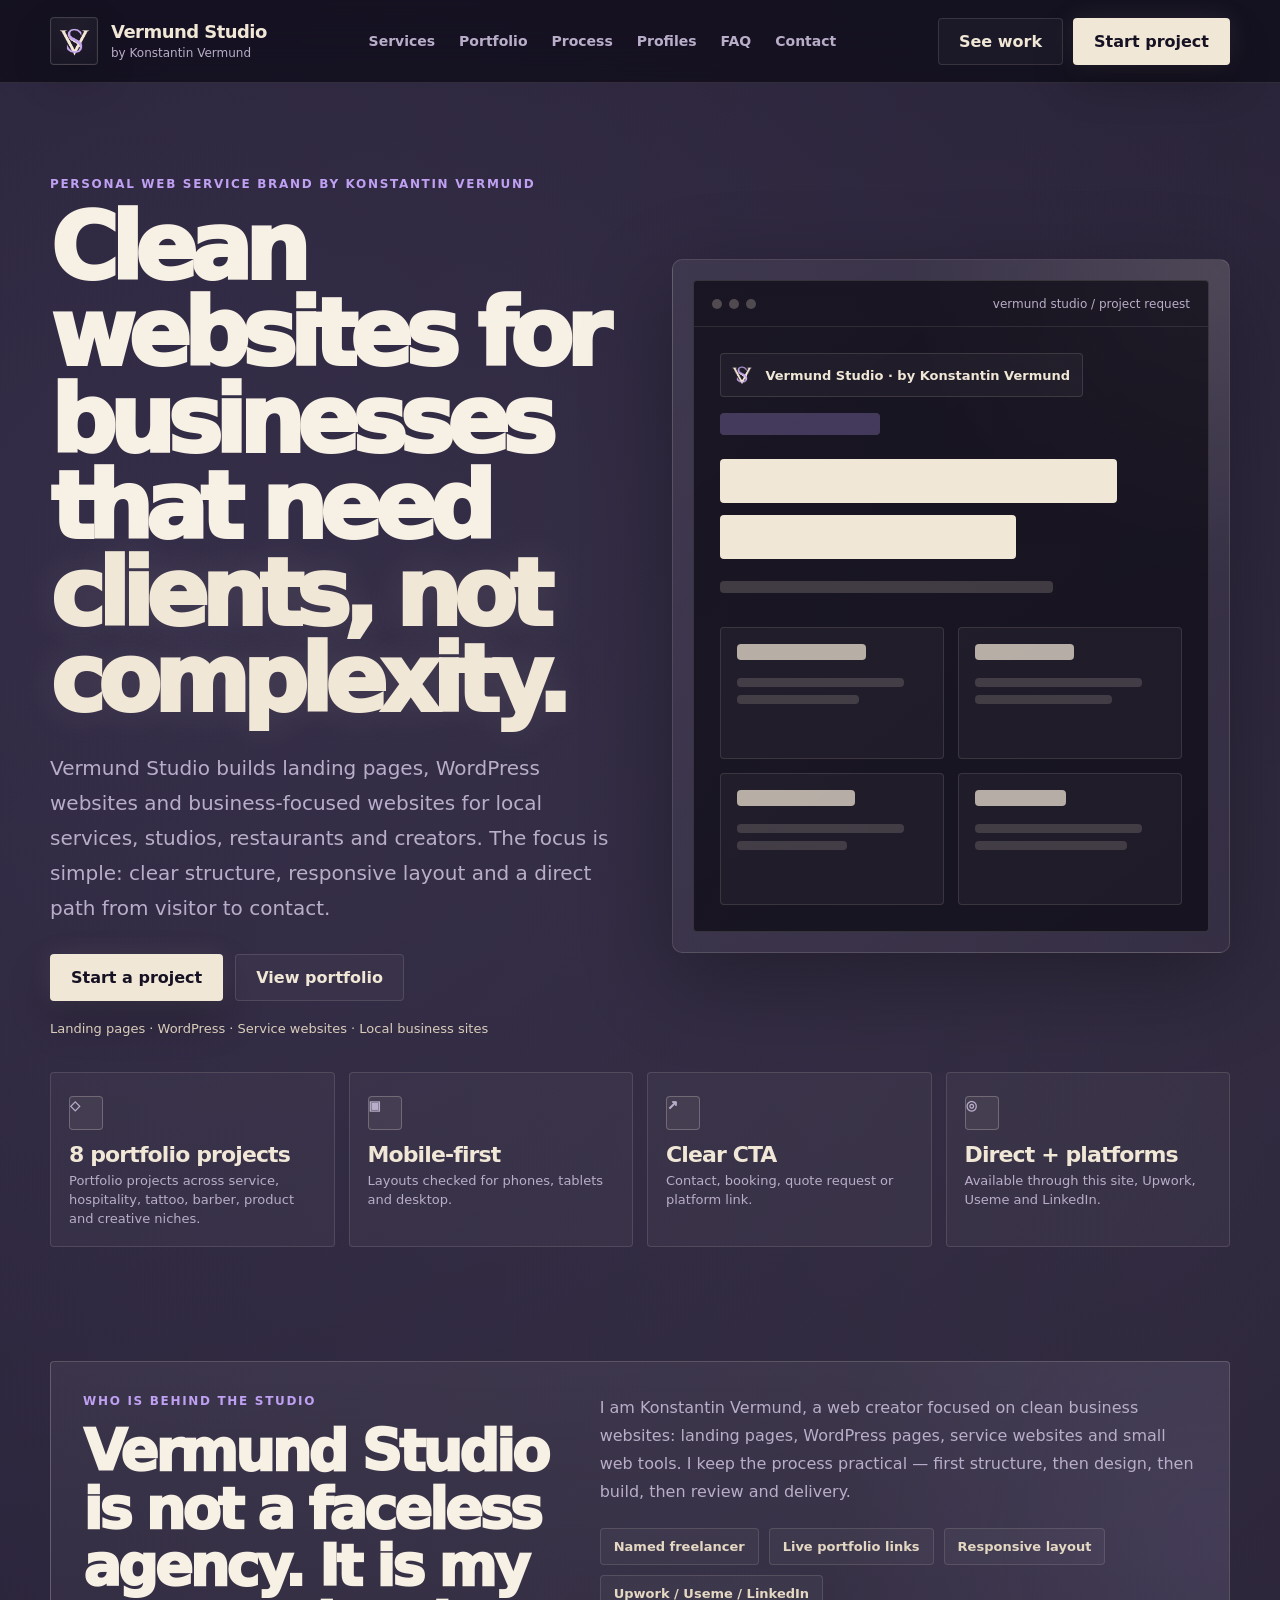
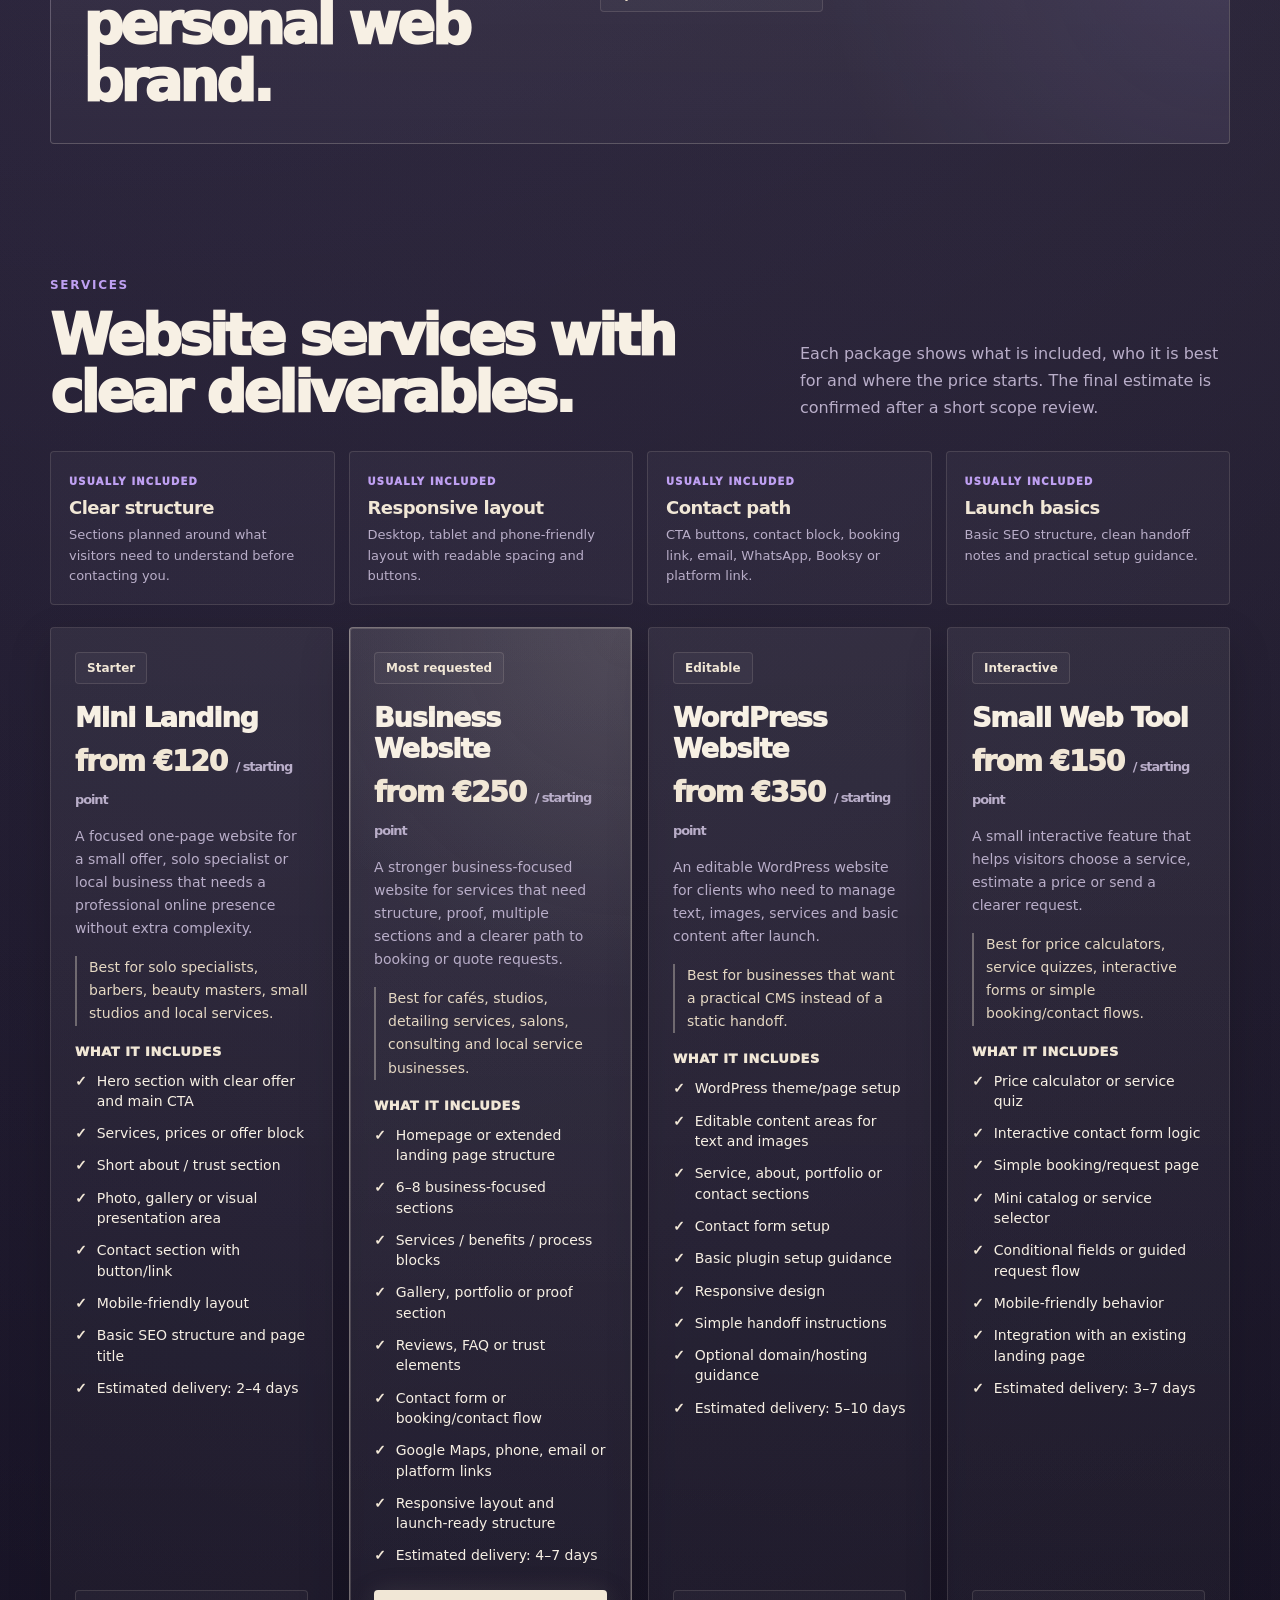
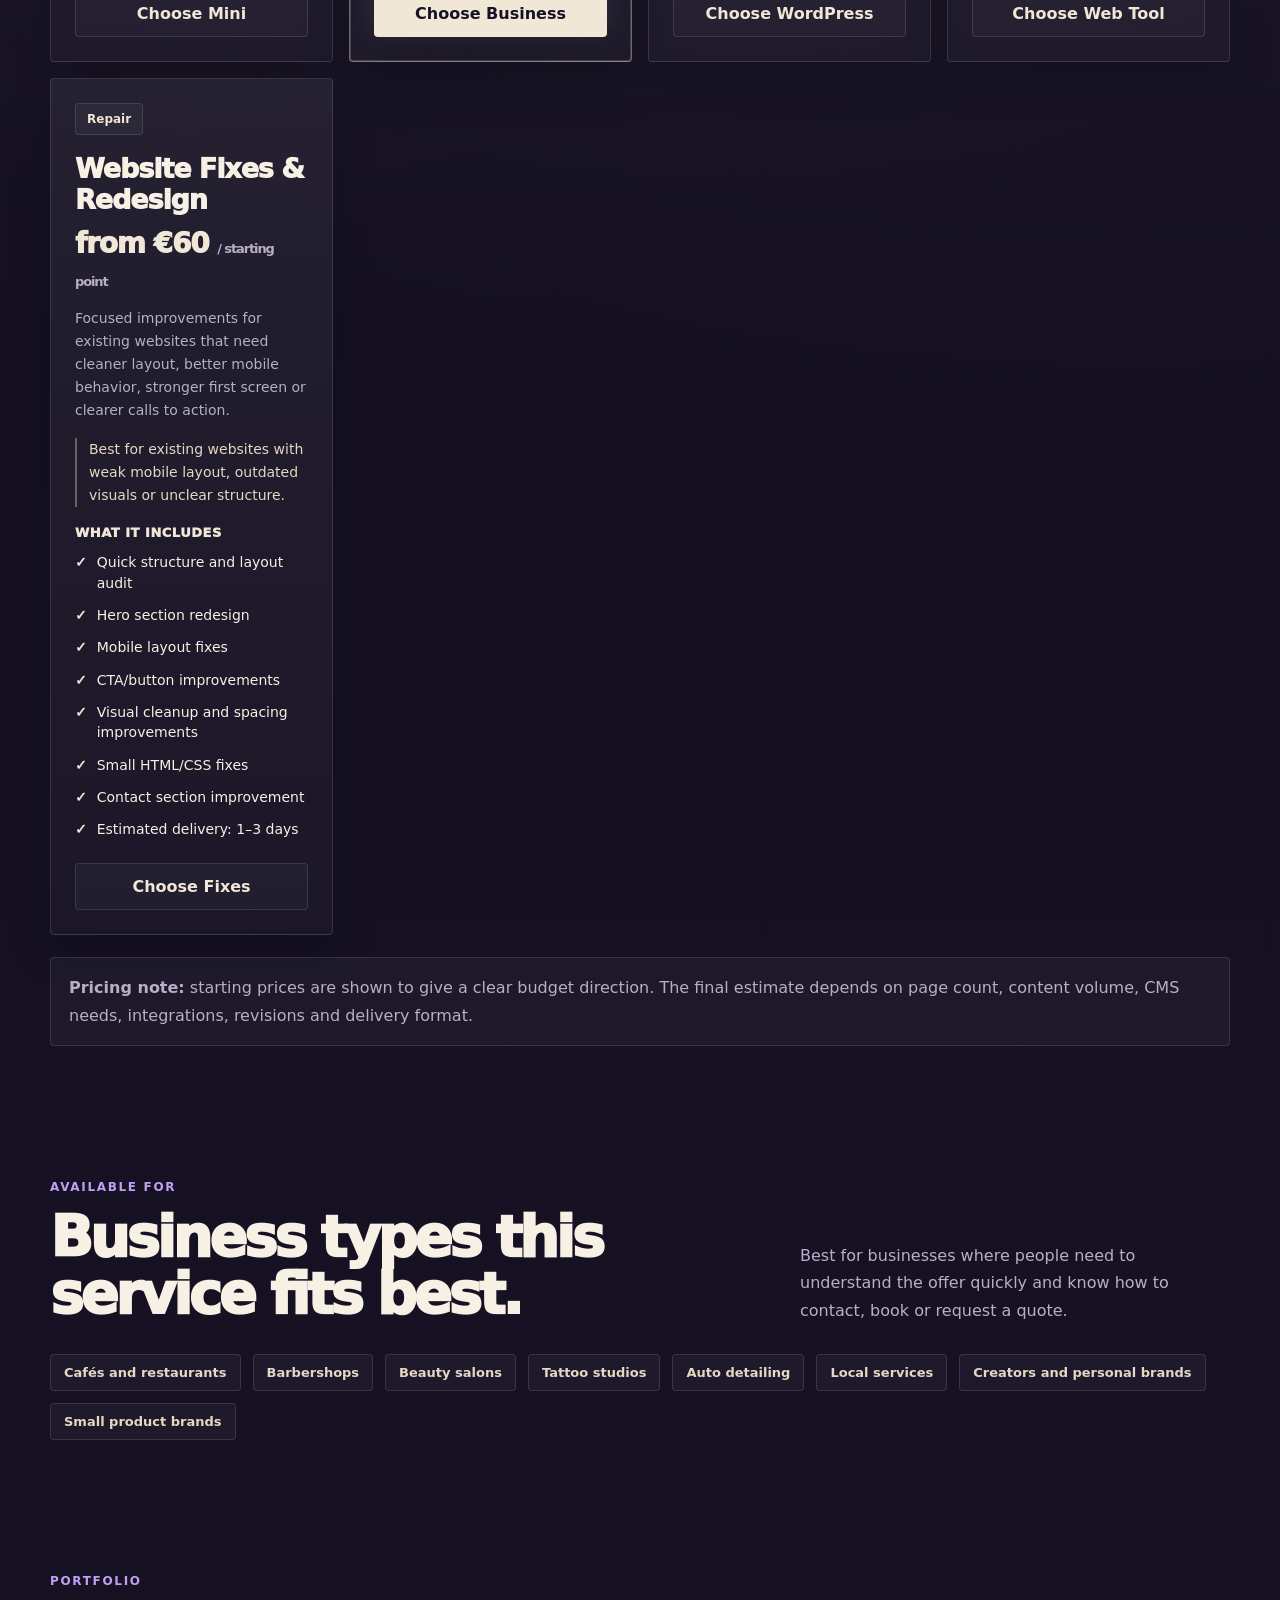
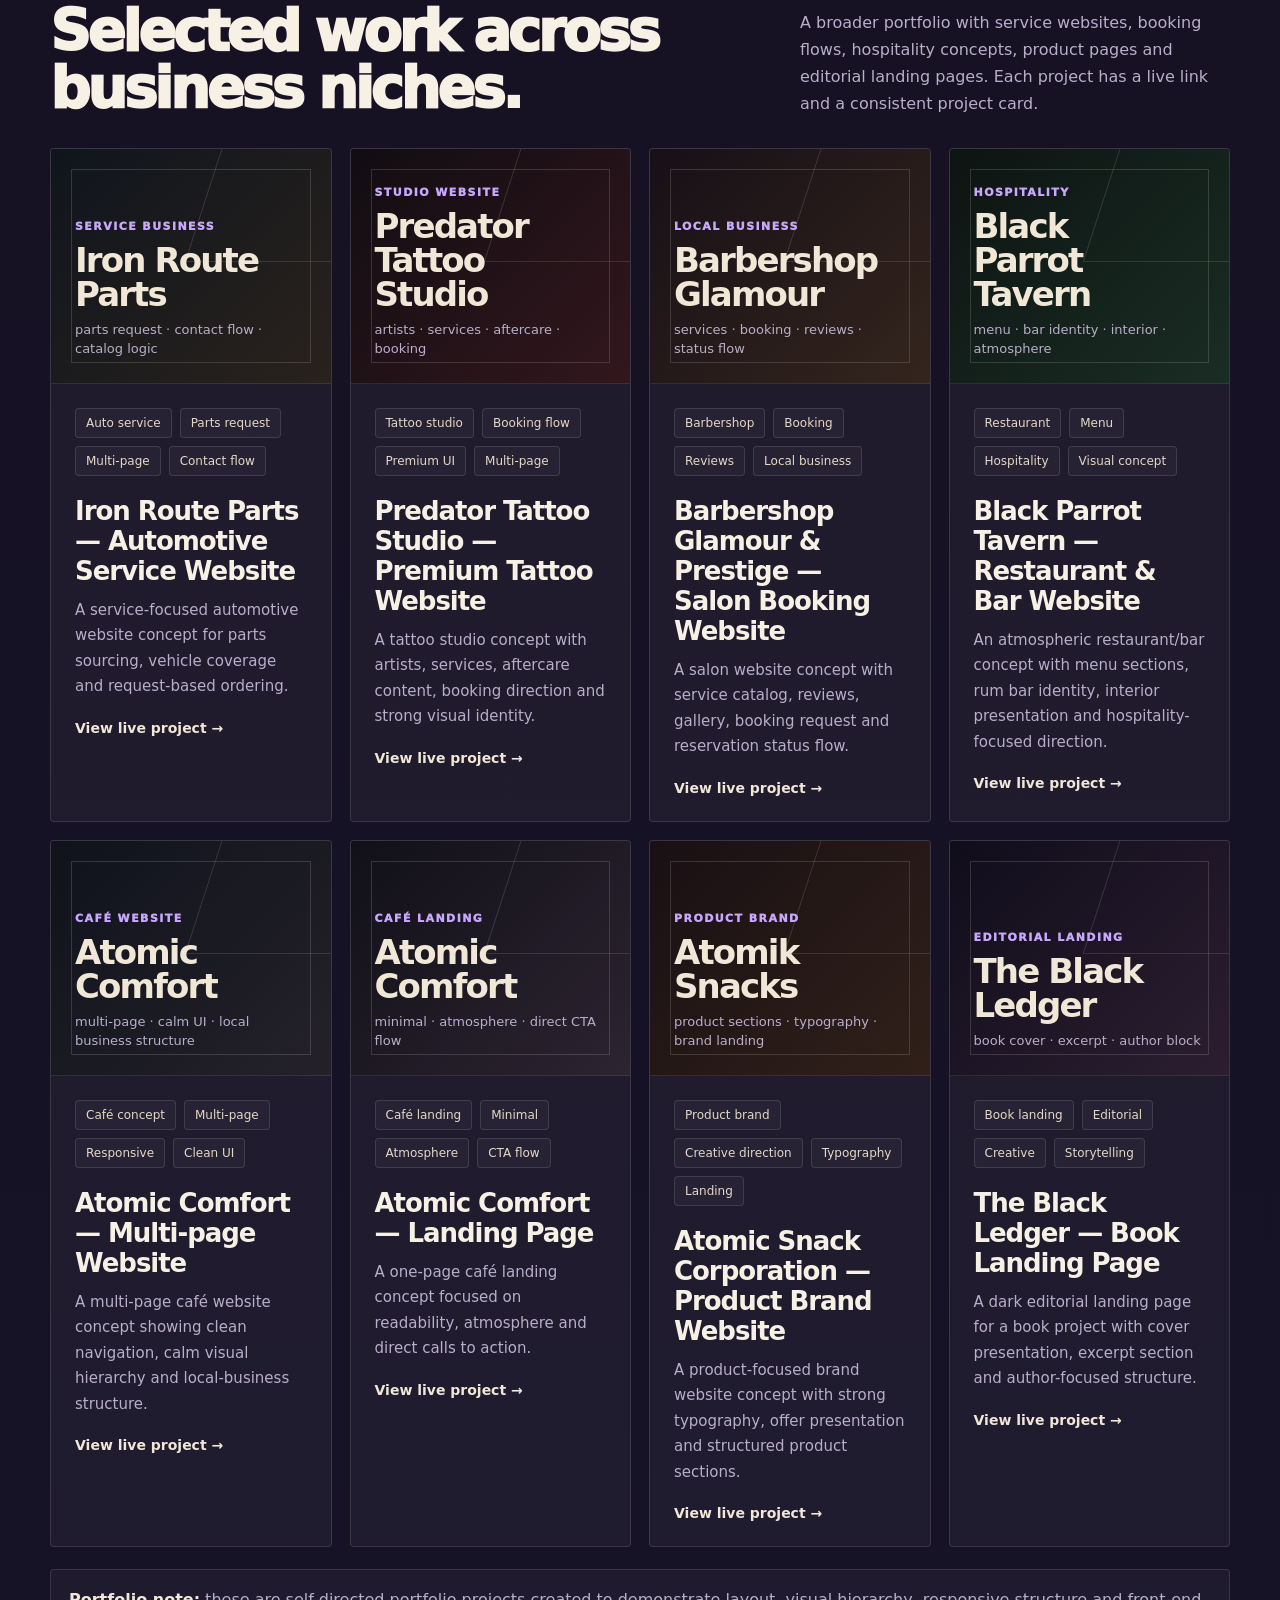
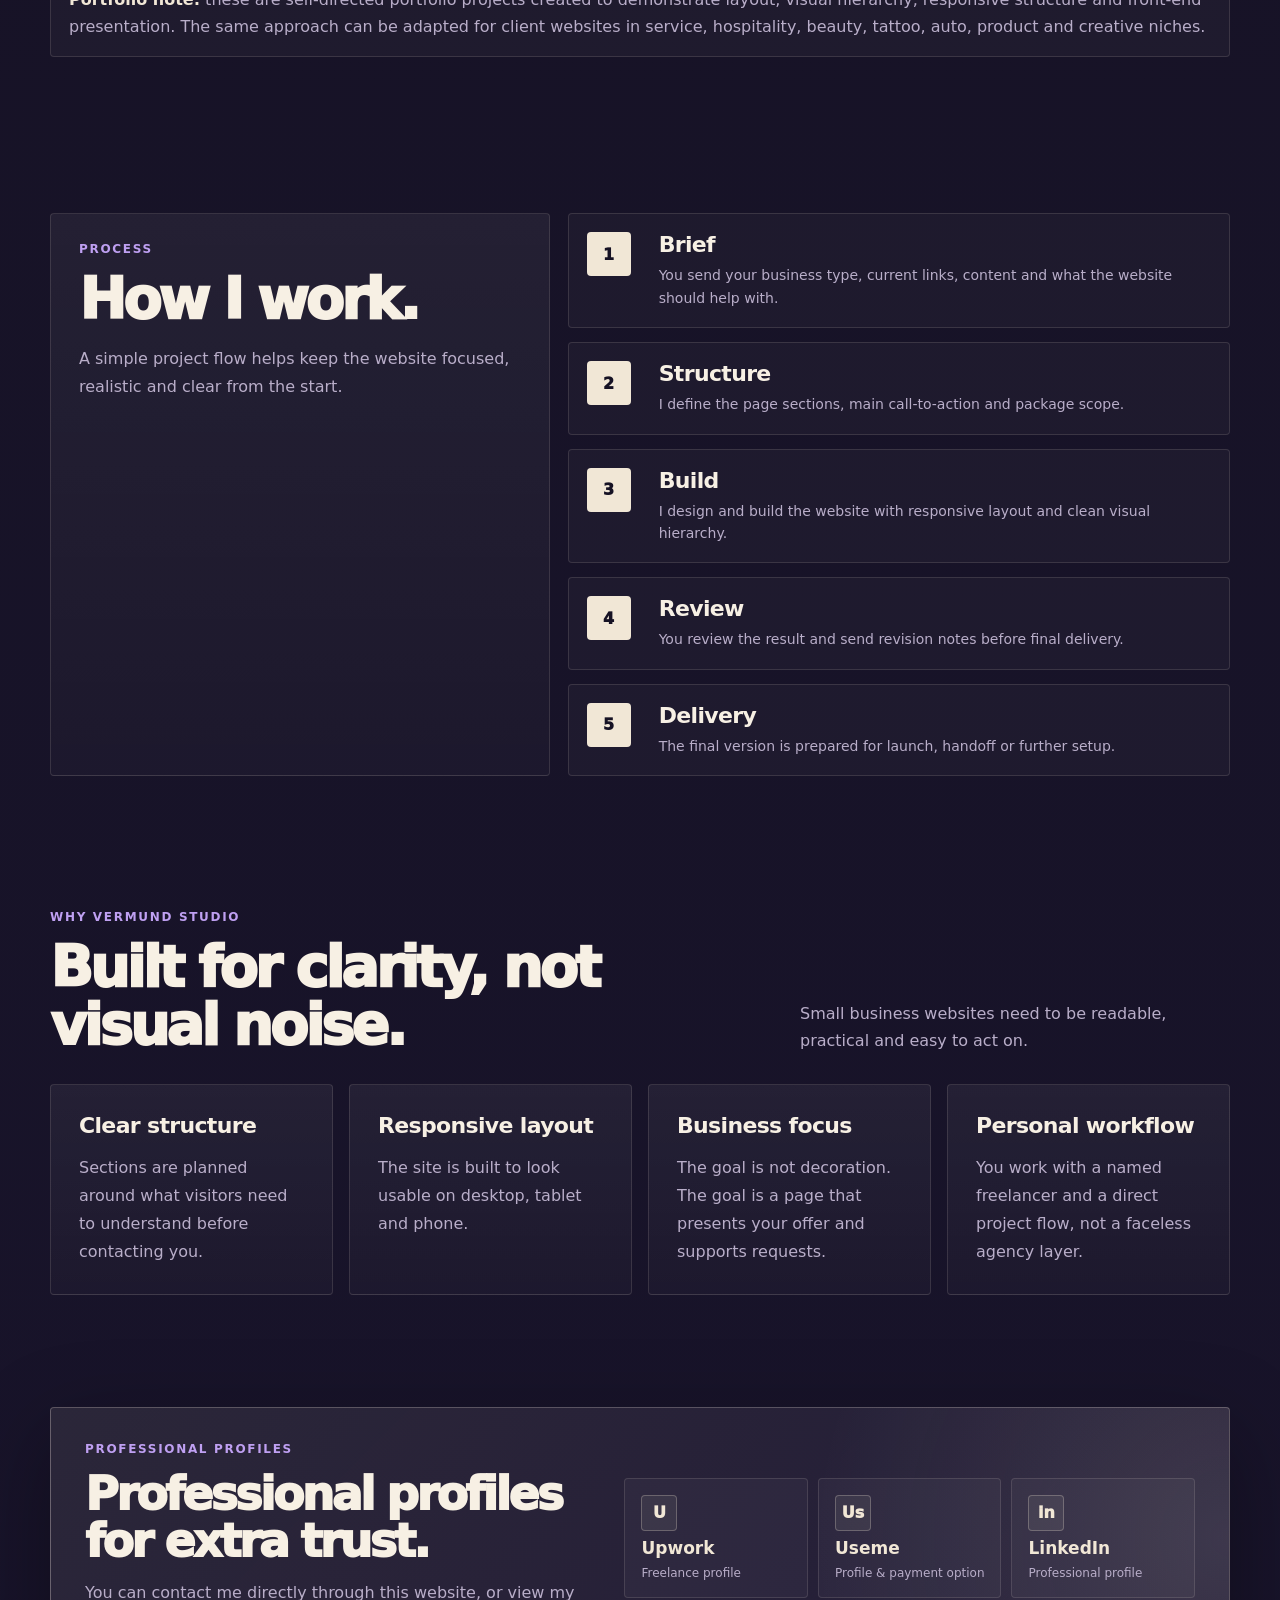
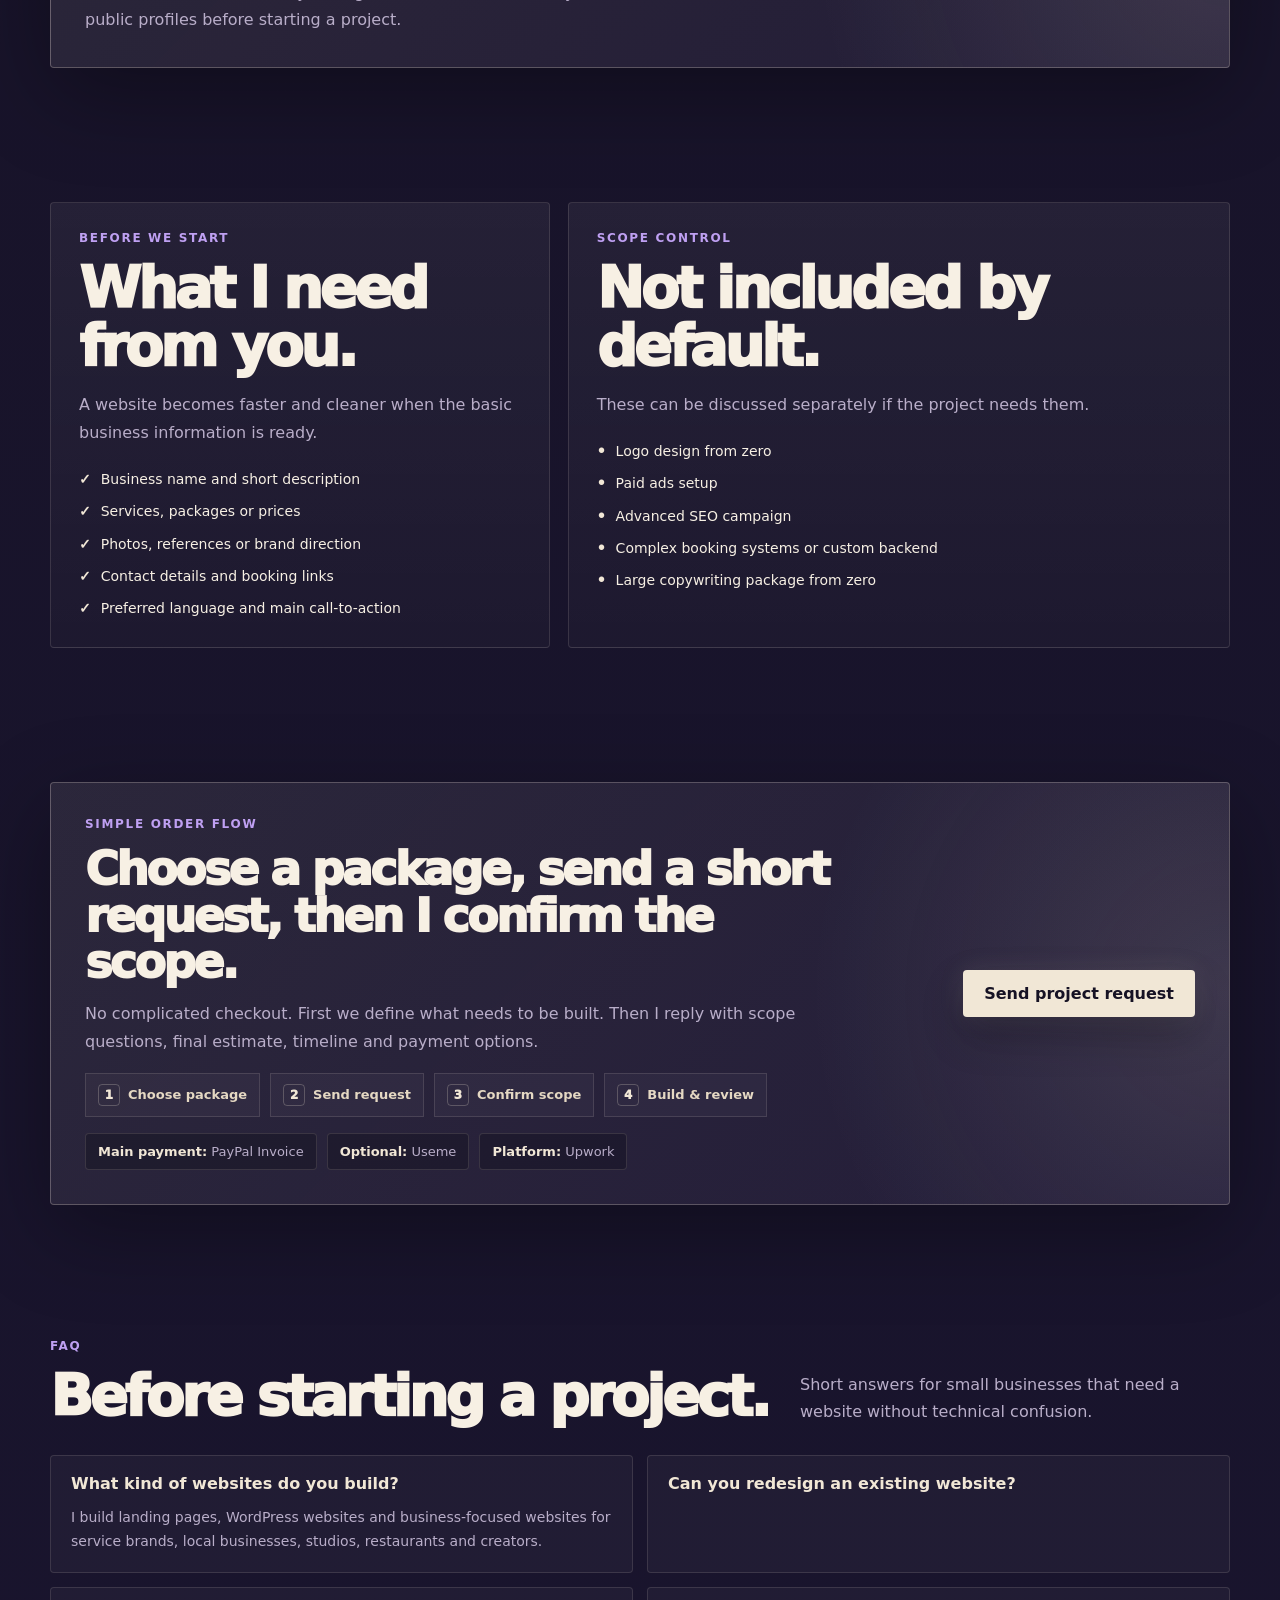
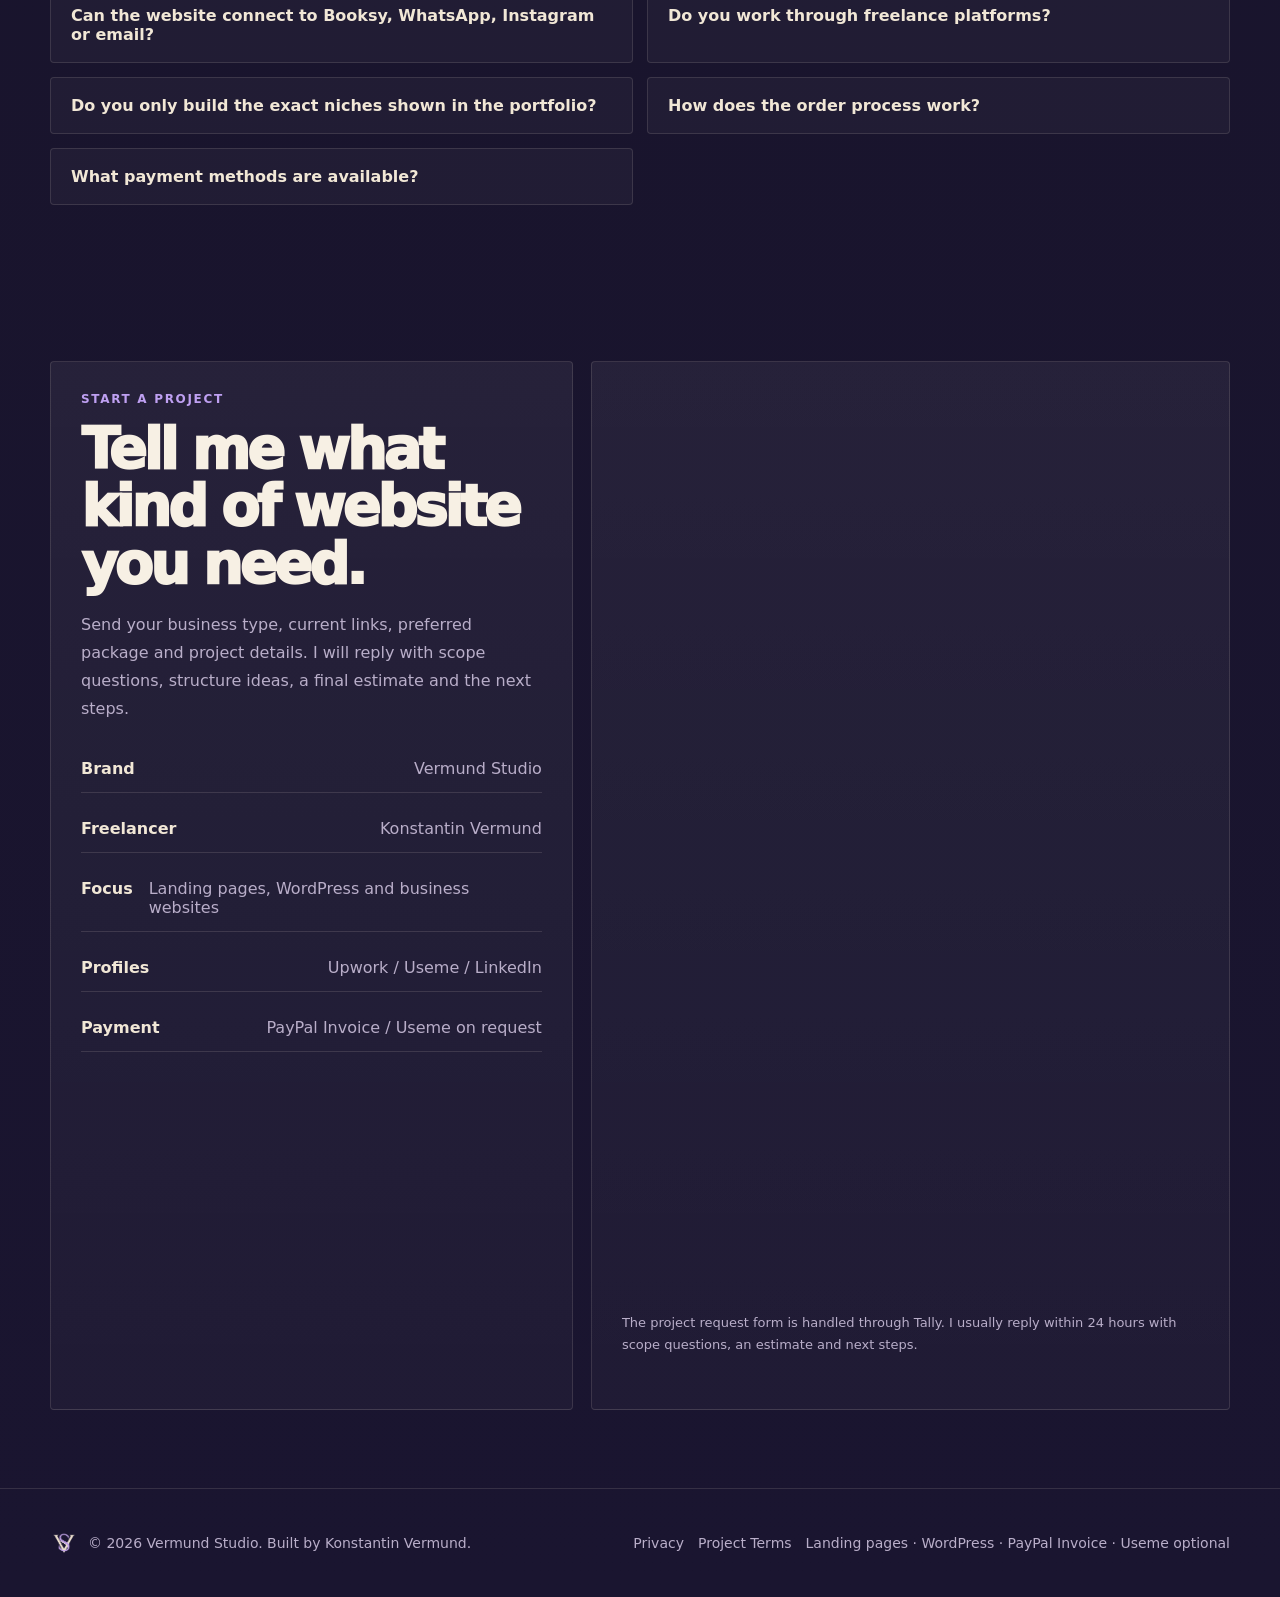
==== index.html @ b04554c0 "Add files via upload" ====
<!doctype html>
<html lang="en">
<head>
  <meta charset="utf-8">
  <meta name="viewport" content="width=device-width, initial-scale=1">
  <title>Vermund Studio — Landing Pages, WordPress & Business Websites</title>
  <meta name="description" content="Vermund Studio builds landing pages, WordPress websites and business-focused websites for local services, studios, restaurants and creators.">
  <meta property="og:title" content="Vermund Studio — Landing Pages, WordPress & Business Websites">
  <meta property="og:description" content="Landing pages, WordPress websites and business-focused sites by Konstantin Vermund.">
  <meta property="og:type" content="website">
  <meta property="og:image" content="assets/img/vs-logo-primary.png">
  <meta name="twitter:card" content="summary_large_image">
  <link rel="icon" type="image/png" sizes="32x32" href="assets/img/favicon-32.png">
  <link rel="icon" type="image/png" sizes="192x192" href="assets/img/favicon-192.png">
  <link rel="apple-touch-icon" sizes="180x180" href="assets/img/apple-touch-icon.png">
  <link rel="stylesheet" href="assets/css/styles.css">
</head>
<body>
  <header class="nav-wrap">
    <div class="container nav">
      <a class="brand" href="#top" aria-label="Vermund Studio home">
        <div class="brand-logo" aria-hidden="true"><img src="assets/img/vs-logo-primary.png" alt="" width="500" height="500"></div>
        <div class="brand-text"><strong>Vermund Studio</strong><span>by Konstantin Vermund</span></div>
      </a>
      <nav class="nav-links" aria-label="Main navigation">
        <a href="#packages">Services</a>
        <a href="#portfolio">Portfolio</a>
        <a href="#process">Process</a>
        <a href="#profiles">Profiles</a>
        <a href="#faq">FAQ</a>
        <a href="#contact">Contact</a>
      </nav>
      <div class="nav-cta">
        <a class="btn btn-secondary" href="#portfolio">See work</a>
        <a class="btn btn-primary" href="#contact">Start project</a>
      </div>
    </div>
  </header>

  <main id="top">
    <section class="hero">
      <div class="container hero-grid">
        <div class="hero-copy reveal">
          <div class="eyebrow">Personal web service brand by Konstantin Vermund</div>
          <h1>Clean websites for businesses that need <span class="gradient-text">clients, not complexity.</span></h1>
          <p>Vermund Studio builds landing pages, WordPress websites and business-focused websites for local services, studios, restaurants and creators. The focus is simple: clear structure, responsive layout and a direct path from visitor to contact.</p>
          <div class="hero-actions">
            <a class="btn btn-primary" href="#contact">Start a project</a>
            <a class="btn btn-secondary" href="#portfolio">View portfolio</a>
          </div>
          <div class="hero-note">Landing pages · WordPress · Service websites · Local business sites</div>
        </div>

        <div class="hero-card reveal" aria-label="Vermund Studio preview">
          <div class="browser-frame">
            <div class="browser-top"><div class="dots"><span></span><span></span><span></span></div><span>vermund studio / project request</span></div>
            <div class="mock-content">
              <div class="mock-logo-chip"><img src="assets/img/vs-logo-primary.png" alt="" width="500" height="500"><span>Vermund Studio · by Konstantin Vermund</span></div>
              <div class="mock-hero">
                <div class="mock-pill"></div><div class="mock-title"></div><div class="mock-title mock-title-short"></div><div class="mock-line"></div>
              </div>
              <div class="mock-grid">
                <div class="mock-box"><strong></strong><span></span><span class="w-64"></span></div>
                <div class="mock-box"><strong class="w-52"></strong><span></span><span class="w-72"></span></div>
                <div class="mock-box"><strong class="w-62"></strong><span></span><span class="w-58"></span></div>
                <div class="mock-box"><strong class="w-48"></strong><span></span><span class="w-80"></span></div>
              </div>
            </div>
          </div>
        </div>
      </div>

      <div class="container stats reveal" aria-label="Service highlights">
        <div class="stat"><span class="card-icon">◇</span><strong>8 portfolio projects</strong><span>Portfolio projects across service, hospitality, tattoo, barber, product and creative niches.</span></div>
        <div class="stat"><span class="card-icon">▣</span><strong>Mobile-first</strong><span>Layouts checked for phones, tablets and desktop.</span></div>
        <div class="stat"><span class="card-icon">↗</span><strong>Clear CTA</strong><span>Contact, booking, quote request or platform link.</span></div>
        <div class="stat"><span class="card-icon">◎</span><strong>Direct + platforms</strong><span>Available through this site, Upwork, Useme and LinkedIn.</span></div>
      </div>
    </section>

    <section id="intro" class="compact-section">
      <div class="container intro-card reveal">
        <div><div class="section-kicker">Who is behind the studio</div><h2>Vermund Studio is not a faceless agency. It is my personal web brand.</h2></div>
        <div>
          <p>I am Konstantin Vermund, a web creator focused on clean business websites: landing pages, WordPress pages, service websites and small web tools. I keep the process practical — first structure, then design, then build, then review and delivery.</p>
          <div class="trust-tags" aria-label="Trust points"><span>Named freelancer</span><span>Live portfolio links</span><span>Responsive layout</span><span>Upwork / Useme / LinkedIn</span></div>
        </div>
      </div>
    </section>

    <section id="packages">
      <div class="container">
        <div class="section-head reveal">
          <div>
            <div class="section-kicker">Services</div>
            <h2>Website services with clear deliverables.</h2>
          </div>
          <p class="section-copy">Each package shows what is included, who it is best for and where the price starts. The final estimate is confirmed after a short scope review.</p>
        </div>

        <div class="core-included reveal" aria-label="Core deliverables">
          <div>
            <span class="mini-label">Usually included</span>
            <strong>Clear structure</strong>
            <p>Sections planned around what visitors need to understand before contacting you.</p>
          </div>
          <div>
            <span class="mini-label">Usually included</span>
            <strong>Responsive layout</strong>
            <p>Desktop, tablet and phone-friendly layout with readable spacing and buttons.</p>
          </div>
          <div>
            <span class="mini-label">Usually included</span>
            <strong>Contact path</strong>
            <p>CTA buttons, contact block, booking link, email, WhatsApp, Booksy or platform link.</p>
          </div>
          <div>
            <span class="mini-label">Usually included</span>
            <strong>Launch basics</strong>
            <p>Basic SEO structure, clean handoff notes and practical setup guidance.</p>
          </div>
        </div>

        <div class="packages">
          <article class="package reveal">
            <div class="tag">Starter</div>
            <h3>Mini Landing</h3>
            <div class="price">from €120 <small>/ starting point</small></div>
            <p>A focused one-page website for a small offer, solo specialist or local business that needs a professional online presence without extra complexity.</p>
            <p class="best-for">Best for solo specialists, barbers, beauty masters, small studios and local services.</p>
            <div class="include-title">What it includes</div>
            <ul>
              <li>Hero section with clear offer and main CTA</li>
              <li>Services, prices or offer block</li>
              <li>Short about / trust section</li>
              <li>Photo, gallery or visual presentation area</li>
              <li>Contact section with button/link</li>
              <li>Mobile-friendly layout</li>
              <li>Basic SEO structure and page title</li>
              <li>Estimated delivery: 2–4 days</li>
            </ul>
            <button class="btn btn-secondary package-btn" data-package="Mini Landing — from €120">Choose Mini</button>
          </article>

          <article class="package featured reveal">
            <div class="tag">Most requested</div>
            <h3>Business Website</h3>
            <div class="price">from €250 <small>/ starting point</small></div>
            <p>A stronger business-focused website for services that need structure, proof, multiple sections and a clearer path to booking or quote requests.</p>
            <p class="best-for">Best for cafés, studios, detailing services, salons, consulting and local service businesses.</p>
            <div class="include-title">What it includes</div>
            <ul>
              <li>Homepage or extended landing page structure</li>
              <li>6–8 business-focused sections</li>
              <li>Services / benefits / process blocks</li>
              <li>Gallery, portfolio or proof section</li>
              <li>Reviews, FAQ or trust elements</li>
              <li>Contact form or booking/contact flow</li>
              <li>Google Maps, phone, email or platform links</li>
              <li>Responsive layout and launch-ready structure</li>
              <li>Estimated delivery: 4–7 days</li>
            </ul>
            <button class="btn btn-primary package-btn" data-package="Business Website — from €250">Choose Business</button>
          </article>

          <article class="package reveal">
            <div class="tag">Editable</div>
            <h3>WordPress Website</h3>
            <div class="price">from €350 <small>/ starting point</small></div>
            <p>An editable WordPress website for clients who need to manage text, images, services and basic content after launch.</p>
            <p class="best-for">Best for businesses that want a practical CMS instead of a static handoff.</p>
            <div class="include-title">What it includes</div>
            <ul>
              <li>WordPress theme/page setup</li>
              <li>Editable content areas for text and images</li>
              <li>Service, about, portfolio or contact sections</li>
              <li>Contact form setup</li>
              <li>Basic plugin setup guidance</li>
              <li>Responsive design</li>
              <li>Simple handoff instructions</li>
              <li>Optional domain/hosting guidance</li>
              <li>Estimated delivery: 5–10 days</li>
            </ul>
            <button class="btn btn-secondary package-btn" data-package="WordPress Website — from €350">Choose WordPress</button>
          </article>

          <article class="package reveal">
            <div class="tag">Interactive</div>
            <h3>Small Web Tool</h3>
            <div class="price">from €150 <small>/ starting point</small></div>
            <p>A small interactive feature that helps visitors choose a service, estimate a price or send a clearer request.</p>
            <p class="best-for">Best for price calculators, service quizzes, interactive forms or simple booking/contact flows.</p>
            <div class="include-title">What it includes</div>
            <ul>
              <li>Price calculator or service quiz</li>
              <li>Interactive contact form logic</li>
              <li>Simple booking/request page</li>
              <li>Mini catalog or service selector</li>
              <li>Conditional fields or guided request flow</li>
              <li>Mobile-friendly behavior</li>
              <li>Integration with an existing landing page</li>
              <li>Estimated delivery: 3–7 days</li>
            </ul>
            <button class="btn btn-secondary package-btn" data-package="Small Web Tool — from €150">Choose Web Tool</button>
          </article>

          <article class="package reveal">
            <div class="tag">Repair</div>
            <h3>Website Fixes & Redesign</h3>
            <div class="price">from €60 <small>/ starting point</small></div>
            <p>Focused improvements for existing websites that need cleaner layout, better mobile behavior, stronger first screen or clearer calls to action.</p>
            <p class="best-for">Best for existing websites with weak mobile layout, outdated visuals or unclear structure.</p>
            <div class="include-title">What it includes</div>
            <ul>
              <li>Quick structure and layout audit</li>
              <li>Hero section redesign</li>
              <li>Mobile layout fixes</li>
              <li>CTA/button improvements</li>
              <li>Visual cleanup and spacing improvements</li>
              <li>Small HTML/CSS fixes</li>
              <li>Contact section improvement</li>
              <li>Estimated delivery: 1–3 days</li>
            </ul>
            <button class="btn btn-secondary package-btn" data-package="Redesign / Fixes — from €60">Choose Fixes</button>
          </article>
        </div>

        <div class="pricing-note reveal">
          <strong>Pricing note:</strong> starting prices are shown to give a clear budget direction. The final estimate depends on page count, content volume, CMS needs, integrations, revisions and delivery format.
        </div>
      </div>
    </section>

    <section id="available-for" class="compact-section">
      <div class="container">
        <div class="section-head reveal"><div><div class="section-kicker">Available for</div><h2>Business types this service fits best.</h2></div><p class="section-copy">Best for businesses where people need to understand the offer quickly and know how to contact, book or request a quote.</p></div>
        <div class="niche-grid reveal"><span>Cafés and restaurants</span><span>Barbershops</span><span>Beauty salons</span><span>Tattoo studios</span><span>Auto detailing</span><span>Local services</span><span>Creators and personal brands</span><span>Small product brands</span></div>
      </div>
    </section>

    <section id="portfolio">
      <div class="container">
        <div class="section-head reveal"><div><div class="section-kicker">Portfolio</div><h2>Selected work across business niches.</h2></div><p class="section-copy">A broader portfolio with service websites, booking flows, hospitality concepts, product pages and editorial landing pages. Each project has a live link and a consistent project card.</p></div>
        <div class="portfolio-grid expanded">
          <article class="work reveal"><a class="work-preview visual-preview auto" href="https://constantinevermund.github.io/Iron-Route-Parts/contact.html" target="_blank" rel="noopener"><span>Service Business</span><strong>Iron Route Parts</strong><em>parts request · contact flow · catalog logic</em></a><div class="work-body"><div class="work-meta"><span>Auto service</span><span>Parts request</span><span>Multi-page</span><span>Contact flow</span></div><h3>Iron Route Parts — Automotive Service Website</h3><p>A service-focused automotive website concept for parts sourcing, vehicle coverage and request-based ordering.</p><a class="text-link" href="https://constantinevermund.github.io/Iron-Route-Parts/contact.html" target="_blank" rel="noopener">View live project →</a></div></article>
          <article class="work reveal"><a class="work-preview visual-preview tattoo" href="https://constantinevermund.github.io/Predator-Tattoo-Studio/artists.html" target="_blank" rel="noopener"><span>Studio Website</span><strong>Predator Tattoo Studio</strong><em>artists · services · aftercare · booking</em></a><div class="work-body"><div class="work-meta"><span>Tattoo studio</span><span>Booking flow</span><span>Premium UI</span><span>Multi-page</span></div><h3>Predator Tattoo Studio — Premium Tattoo Website</h3><p>A tattoo studio concept with artists, services, aftercare content, booking direction and strong visual identity.</p><a class="text-link" href="https://constantinevermund.github.io/Predator-Tattoo-Studio/artists.html" target="_blank" rel="noopener">View live project →</a></div></article>
          <article class="work reveal"><a class="work-preview visual-preview barber" href="https://constantinevermund.github.io/Barbershop-Glamour-and-Prestige/booking.html" target="_blank" rel="noopener"><span>Local Business</span><strong>Barbershop Glamour</strong><em>services · booking · reviews · status flow</em></a><div class="work-body"><div class="work-meta"><span>Barbershop</span><span>Booking</span><span>Reviews</span><span>Local business</span></div><h3>Barbershop Glamour & Prestige — Salon Booking Website</h3><p>A salon website concept with service catalog, reviews, gallery, booking request and reservation status flow.</p><a class="text-link" href="https://constantinevermund.github.io/Barbershop-Glamour-and-Prestige/booking.html" target="_blank" rel="noopener">View live project →</a></div></article>
          <article class="work reveal"><a class="work-preview visual-preview parrot" href="https://constantinevermund.github.io/Black-Parrot-Tavern/" target="_blank" rel="noopener"><span>Hospitality</span><strong>Black Parrot Tavern</strong><em>menu · bar identity · interior · atmosphere</em></a><div class="work-body"><div class="work-meta"><span>Restaurant</span><span>Menu</span><span>Hospitality</span><span>Visual concept</span></div><h3>Black Parrot Tavern — Restaurant & Bar Website</h3><p>An atmospheric restaurant/bar concept with menu sections, rum bar identity, interior presentation and hospitality-focused direction.</p><a class="text-link" href="https://constantinevermund.github.io/Black-Parrot-Tavern/" target="_blank" rel="noopener">View live project →</a></div></article>
          <article class="work reveal"><a class="work-preview visual-preview comfort-multi" href="https://constantinevermund.github.io/Multi-atomic-comfort/" target="_blank" rel="noopener"><span>Café Website</span><strong>Atomic Comfort</strong><em>multi-page · calm UI · local business structure</em></a><div class="work-body"><div class="work-meta"><span>Café concept</span><span>Multi-page</span><span>Responsive</span><span>Clean UI</span></div><h3>Atomic Comfort — Multi-page Website</h3><p>A multi-page café website concept showing clean navigation, calm visual hierarchy and local-business structure.</p><a class="text-link" href="https://constantinevermund.github.io/Multi-atomic-comfort/" target="_blank" rel="noopener">View live project →</a></div></article>
          <article class="work reveal"><a class="work-preview visual-preview comfort" href="https://constantinevermund.github.io/atomic-comfort/" target="_blank" rel="noopener"><span>Café Landing</span><strong>Atomic Comfort</strong><em>minimal · atmosphere · direct CTA flow</em></a><div class="work-body"><div class="work-meta"><span>Café landing</span><span>Minimal</span><span>Atmosphere</span><span>CTA flow</span></div><h3>Atomic Comfort — Landing Page</h3><p>A one-page café landing concept focused on readability, atmosphere and direct calls to action.</p><a class="text-link" href="https://constantinevermund.github.io/atomic-comfort/" target="_blank" rel="noopener">View live project →</a></div></article>
          <article class="work reveal"><a class="work-preview visual-preview snacks" href="https://constantinevermund.github.io/atomik-snacks/" target="_blank" rel="noopener"><span>Product Brand</span><strong>Atomik Snacks</strong><em>product sections · typography · brand landing</em></a><div class="work-body"><div class="work-meta"><span>Product brand</span><span>Creative direction</span><span>Typography</span><span>Landing</span></div><h3>Atomic Snack Corporation — Product Brand Website</h3><p>A product-focused brand website concept with strong typography, offer presentation and structured product sections.</p><a class="text-link" href="https://constantinevermund.github.io/atomik-snacks/" target="_blank" rel="noopener">View live project →</a></div></article>
          <article class="work reveal"><a class="work-preview visual-preview book" href="https://constantinevermund.github.io/black-book/" target="_blank" rel="noopener"><span>Editorial Landing</span><strong>The Black Ledger</strong><em>book cover · excerpt · author block</em></a><div class="work-body"><div class="work-meta"><span>Book landing</span><span>Editorial</span><span>Creative</span><span>Storytelling</span></div><h3>The Black Ledger — Book Landing Page</h3><p>A dark editorial landing page for a book project with cover presentation, excerpt section and author-focused structure.</p><a class="text-link" href="https://constantinevermund.github.io/black-book/" target="_blank" rel="noopener">View live project →</a></div></article>
        </div>
        <div class="concept-note reveal"><strong>Portfolio note:</strong> these are self-directed portfolio projects created to demonstrate layout, visual hierarchy, responsive structure and front-end presentation. The same approach can be adapted for client websites in service, hospitality, beauty, tattoo, auto, product and creative niches.</div>
      </div>
    </section>

    <section id="process">
      <div class="container split">
        <div class="panel reveal"><div class="section-kicker">Process</div><h2>How I work.</h2><p>A simple project flow helps keep the website focused, realistic and clear from the start.</p></div>
        <div class="process-list">
          <div class="step reveal"><div class="step-number">1</div><div><h3>Brief</h3><p>You send your business type, current links, content and what the website should help with.</p></div></div>
          <div class="step reveal"><div class="step-number">2</div><div><h3>Structure</h3><p>I define the page sections, main call-to-action and package scope.</p></div></div>
          <div class="step reveal"><div class="step-number">3</div><div><h3>Build</h3><p>I design and build the website with responsive layout and clean visual hierarchy.</p></div></div>
          <div class="step reveal"><div class="step-number">4</div><div><h3>Review</h3><p>You review the result and send revision notes before final delivery.</p></div></div>
          <div class="step reveal"><div class="step-number">5</div><div><h3>Delivery</h3><p>The final version is prepared for launch, handoff or further setup.</p></div></div>
        </div>
      </div>
    </section>

    <section id="why" class="compact-section">
      <div class="container">
        <div class="section-head reveal"><div><div class="section-kicker">Why Vermund Studio</div><h2>Built for clarity, not visual noise.</h2></div><p class="section-copy">Small business websites need to be readable, practical and easy to act on.</p></div>
        <div class="benefit-grid">
          <div class="benefit reveal"><h3>Clear structure</h3><p>Sections are planned around what visitors need to understand before contacting you.</p></div>
          <div class="benefit reveal"><h3>Responsive layout</h3><p>The site is built to look usable on desktop, tablet and phone.</p></div>
          <div class="benefit reveal"><h3>Business focus</h3><p>The goal is not decoration. The goal is a page that presents your offer and supports requests.</p></div>
          <div class="benefit reveal"><h3>Personal workflow</h3><p>You work with a named freelancer and a direct project flow, not a faceless agency layer.</p></div>
        </div>
      </div>
    </section>

    <section id="profiles" class="compact-section">
      <div class="container">
        <div class="payment-note reveal">
          <div><div class="section-kicker">Professional profiles</div><h2>Professional profiles for extra trust.</h2><p>You can contact me directly through this website, or view my public profiles before starting a project.</p></div>
          <div class="profile-links profile-cards">
            <a class="profile-card-link" href="https://www.upwork.com/freelancers/~011463cffa330b8c03?mp_source=share" target="_blank" rel="noopener"><span class="profile-icon">U</span><strong>Upwork</strong><em>Freelance profile</em></a>
            <a class="profile-card-link" href="https://useme.com/en/roles/contractor/konstantin-vermund,635394/" target="_blank" rel="noopener"><span class="profile-icon">Us</span><strong>Useme</strong><em>Profile & payment option</em></a>
            <a class="profile-card-link profile-link hidden" id="linkedinButton" href="#" target="_blank" rel="noopener"><span class="profile-icon">in</span><strong>LinkedIn</strong><em>Professional profile</em></a>
          </div>
        </div>
      </div>
    </section>

    <section id="client-materials">
      <div class="container split reverse-on-mobile">
        <div class="panel reveal"><div class="section-kicker">Before we start</div><h2>What I need from you.</h2><p>A website becomes faster and cleaner when the basic business information is ready.</p><ul class="clean-list"><li>Business name and short description</li><li>Services, packages or prices</li><li>Photos, references or brand direction</li><li>Contact details and booking links</li><li>Preferred language and main call-to-action</li></ul></div>
        <div class="panel reveal"><div class="section-kicker">Scope control</div><h2>Not included by default.</h2><p>These can be discussed separately if the project needs them.</p><ul class="clean-list muted-list"><li>Logo design from zero</li><li>Paid ads setup</li><li>Advanced SEO campaign</li><li>Complex booking systems or custom backend</li><li>Large copywriting package from zero</li></ul></div>
      </div>
    </section>

    <section id="order" class="compact-section">
      <div class="container">
        <div class="payment-note reveal order-note"><div><div class="section-kicker">Simple order flow</div><h2>Choose a package, send a short request, then I confirm the scope.</h2><p>No complicated checkout. First we define what needs to be built. Then I reply with scope questions, final estimate, timeline and payment options.</p><div class="order-steps"><span><i class="step-icon">1</i>Choose package</span><span><i class="step-icon">2</i>Send request</span><span><i class="step-icon">3</i>Confirm scope</span><span><i class="step-icon">4</i>Build & review</span></div><div class="payment-methods"><span><strong>Main payment:</strong> PayPal Invoice</span><span><strong>Optional:</strong> Useme</span><span><strong>Platform:</strong> Upwork</span></div></div><a class="btn btn-primary" href="#contact">Send project request</a></div>
      </div>
    </section>

    <section id="faq">
      <div class="container">
        <div class="section-head reveal"><div><div class="section-kicker">FAQ</div><h2>Before starting a project.</h2></div><p class="section-copy">Short answers for small businesses that need a website without technical confusion.</p></div>
        <div class="faq-grid">
          <details class="reveal" open><summary>What kind of websites do you build?</summary><p>I build landing pages, WordPress websites and business-focused websites for service brands, local businesses, studios, restaurants and creators.</p></details>
          <details class="reveal"><summary>Can you redesign an existing website?</summary><p>Yes. I can improve layout, first screen, mobile experience, section structure, buttons and overall visual presentation.</p></details>
          <details class="reveal"><summary>Can the website connect to Booksy, WhatsApp, Instagram or email?</summary><p>Yes. The site can include direct buttons to Booksy, WhatsApp, Instagram, email, phone, Google Maps or a contact form.</p></details>
          <details class="reveal"><summary>Do you work through freelance platforms?</summary><p>Yes. You can contact me directly, or review my Upwork, Useme and LinkedIn profiles before starting a project.</p></details>
          <details class="reveal"><summary>Do you only build the exact niches shown in the portfolio?</summary><p>No. The portfolio shows range. The same structure can be adapted to consulting, legal, accounting, cleaning, beauty, tattoo, detailing, restaurants and other service businesses.</p></details>
          <details class="reveal"><summary>How does the order process work?</summary><p>You choose a package, send a short request, and I reply with scope questions, timeline and final estimate before the project starts.</p></details>
          <details class="reveal"><summary>What payment methods are available?</summary><p>PayPal Invoice is the main payment option. Useme is available on request, especially if you prefer a platform-based workflow or need a more formal contractor process. Upwork payment can be used if the project starts through Upwork.</p></details>
        </div>
      </div>
    </section>

    <section id="contact">
      <div class="container contact-grid">
        <div class="contact-card reveal">
          <div class="section-kicker">Start a project</div><h2>Tell me what kind of website you need.</h2><p>Send your business type, current links, preferred package and project details. I will reply with scope questions, structure ideas, a final estimate and the next steps.</p>
          <div class="contact-list"><span><strong>Brand</strong> Vermund Studio</span><span><strong>Freelancer</strong> Konstantin Vermund</span><span><strong>Focus</strong> Landing pages, WordPress and business websites</span><span><strong>Profiles</strong> Upwork / Useme / LinkedIn</span><span><strong>Payment</strong> PayPal Invoice / Useme on request</span></div>
        </div>
        <div class="contact-card reveal tally-card">
          <iframe class="tally-form" src="https://tally.so/embed/ZjP2dy?alignLeft=1&hideTitle=1&transparentBackground=1&dynamicHeight=1" width="100%" height="920" frameborder="0" marginheight="0" marginwidth="0" title="Vermund Studio project request form"></iframe>
          <p class="form-note">The project request form is handled through Tally. I usually reply within 24 hours with scope questions, an estimate and next steps.</p>
        </div>
      </div>
    </section>
  </main>

  <footer>
    <div class="container footer-inner">
      <div class="footer-brand"><img src="assets/img/vs-logo-primary.png" alt="" width="500" height="500"><span>© <span id="year"></span> Vermund Studio. Built by Konstantin Vermund.</span></div>
      <div class="footer-links"><a href="privacy.html">Privacy</a><a href="project-terms.html">Project Terms</a><span>Landing pages · WordPress · PayPal Invoice · Useme optional</span></div>
    </div>
  </footer>
  <script src="assets/js/main.js"></script>
</body>
</html>
---- assets/css/styles.css ----
:root {
  --bg-main: #161224;
  --bg-deep: #100d1b;
  --bg-soft: #201a32;
  --cream: #f1e7d6;
  --cream-soft: #e5d8c3;
  --text-main: #f7f0e4;
  --text-muted: #b9aec9;
  --lavender: #bfa0f2;
  --lavender-strong: #c9a7ff;
  --line: rgba(241, 231, 214, 0.13);
  --line-strong: rgba(241, 231, 214, 0.26);
  --success: rgba(151, 220, 170, .20);
  --danger: rgba(255, 140, 140, .22);
  --max: 1180px;
  --radius-lg: 26px;
  --radius-xl: 34px;
  --shadow: 0 26px 90px rgba(0, 0, 0, 0.32);
}

* { box-sizing: border-box; margin: 0; padding: 0; }
html { scroll-behavior: smooth; }
body {
  font-family: Inter, ui-sans-serif, system-ui, -apple-system, BlinkMacSystemFont, "Segoe UI", sans-serif;
  color: var(--text-main);
  background:
    radial-gradient(circle at 12% 5%, rgba(189, 167, 255, .16), transparent 28%),
    radial-gradient(circle at 88% 10%, rgba(241, 231, 214, .075), transparent 25%),
    linear-gradient(180deg, #110d1d 0%, var(--bg-main) 44%, #1a1530 100%);
  min-height: 100vh;
  overflow-x: hidden;
}
body::before {
  content: "";
  position: fixed;
  inset: 0;
  pointer-events: none;
  background-image:
    linear-gradient(rgba(255,255,255,.025) 1px, transparent 1px),
    linear-gradient(90deg, rgba(255,255,255,.018) 1px, transparent 1px);
  background-size: 62px 62px;
  mask-image: linear-gradient(to bottom, rgba(0,0,0,.62), transparent 70%);
  opacity: .38;
  z-index: -1;
}

a { color: inherit; text-decoration: none; }
img { max-width: 100%; height: auto; }
button, input, select, textarea { font: inherit; }
.container { width: min(100% - 40px, var(--max)); margin: 0 auto; }

.nav-wrap {
  position: sticky;
  top: 0;
  z-index: 50;
  border-bottom: 1px solid var(--line);
  background: rgba(16, 13, 27, .80);
  backdrop-filter: blur(18px);
}
.nav { height: 82px; display: flex; align-items: center; justify-content: space-between; gap: 22px; }
.brand { display: inline-flex; align-items: center; gap: 13px; min-width: max-content; }
.brand-logo {
  width: 48px;
  height: 48px;
  flex: 0 0 48px;
  display: grid;
  place-items: center;
  border: 1px solid rgba(241, 231, 214, 0.18);
  border-radius: 16px;
  background: radial-gradient(circle at 50% 20%, rgba(241, 231, 214, 0.06), rgba(255,255,255,0.018));
  box-shadow: 0 14px 38px rgba(0, 0, 0, 0.18), inset 0 0 0 1px rgba(255,255,255,.018);
  overflow: hidden;
}
.brand-logo img { width: 39px; height: 39px; object-fit: contain; display: block; }
.brand:hover .brand-logo { border-color: rgba(241, 231, 214, 0.32); box-shadow: 0 16px 44px rgba(0, 0, 0, 0.22), 0 0 26px rgba(189, 167, 255, 0.10); }
.brand-text { display: grid; line-height: 1.05; }
.brand-text strong { color: var(--cream); font-weight: 900; letter-spacing: -0.03em; font-size: 18px; }
.brand-text span { color: var(--text-muted); font-size: 12px; margin-top: 5px; }
.nav-links { display: flex; align-items: center; gap: 24px; list-style: none; }
.nav-links a { color: var(--text-muted); font-size: 14px; font-weight: 750; transition: color .2s ease; }
.nav-links a:hover { color: var(--cream); }
.nav-cta { display: inline-flex; align-items: center; gap: 10px; }

.btn {
  display: inline-flex;
  align-items: center;
  justify-content: center;
  gap: 10px;
  border: 1px solid transparent;
  border-radius: 999px;
  padding: 13px 18px;
  font-weight: 900;
  cursor: pointer;
  transition: transform .18s ease, border-color .18s ease, background .18s ease, box-shadow .18s ease;
  white-space: nowrap;
}
.btn:hover { transform: translateY(-2px); }
.btn-primary { background: var(--cream); color: var(--bg-main); box-shadow: 0 18px 42px rgba(0,0,0,.24), 0 0 26px rgba(241,231,214,.10); }
.btn-primary:hover { background: #f8eddc; box-shadow: 0 20px 50px rgba(0,0,0,.30), 0 0 32px rgba(241,231,214,.16); }
.btn-secondary { background: rgba(255,255,255,.032); color: var(--cream); border-color: var(--line); }
.btn-secondary:hover { border-color: var(--line-strong); background: rgba(255,255,255,.055); }

.hero { padding: 94px 0 58px; }
.hero-grid { display: grid; grid-template-columns: 1.02fr .98fr; gap: 42px; align-items: center; }
.eyebrow, .section-kicker { color: var(--lavender); text-transform: uppercase; letter-spacing: 0.14em; font-size: 12px; font-weight: 900; margin-bottom: 15px; }
h1 { font-size: clamp(48px, 7.6vw, 92px); line-height: .94; letter-spacing: -0.08em; font-weight: 950; max-width: 850px; }
.gradient-text { color: var(--cream); text-shadow: 0 0 38px rgba(241, 231, 214, .10); }
.hero-copy p { color: var(--text-muted); font-size: clamp(17px, 1.6vw, 20px); line-height: 1.75; max-width: 720px; margin-top: 26px; }
.hero-actions { display: flex; gap: 12px; align-items: center; flex-wrap: wrap; margin-top: 28px; }
.hero-note { color: var(--cream-soft); font-size: 13px; margin-top: 20px; opacity: .94; }
.hero-card {
  min-height: 520px;
  border: 1px solid var(--line);
  border-radius: var(--radius-xl);
  background: radial-gradient(circle at top right, rgba(241,231,214,.12), transparent 36%), linear-gradient(145deg, rgba(255,255,255,.065), rgba(255,255,255,.022));
  box-shadow: var(--shadow);
  padding: 20px;
}
.browser-frame { height: 100%; min-height: 480px; border: 1px solid rgba(241, 231, 214, .14); border-radius: 26px; background: rgba(13, 10, 20, .72); overflow: hidden; }
.browser-top { height: 46px; display: flex; align-items: center; justify-content: space-between; padding: 0 18px; border-bottom: 1px solid rgba(241, 231, 214, .10); color: var(--text-muted); font-size: 12px; }
.dots { display: flex; gap: 7px; }
.dots span { width: 10px; height: 10px; border-radius: 999px; background: rgba(241, 231, 214, .25); }
.mock-content { padding: 26px; }
.mock-logo-chip { display: inline-flex; align-items: center; gap: 10px; margin-bottom: 16px; padding: 8px 12px 8px 8px; border: 1px solid rgba(241, 231, 214, .13); border-radius: 999px; background: rgba(255, 255, 255, .035); color: var(--cream); font-size: 13px; font-weight: 850; }
.mock-logo-chip img { width: 26px; height: 26px; object-fit: contain; display: block; }
.mock-pill { width: 160px; height: 22px; border-radius: 999px; background: rgba(189, 167, 255, .26); margin-bottom: 24px; }
.mock-title { height: 44px; width: 86%; border-radius: 14px; background: var(--cream); margin-bottom: 12px; }
.mock-title-short { width: 64%; }
.mock-line { width: 72%; height: 12px; border-radius: 99px; background: rgba(241, 231, 214, .18); margin: 22px 0 34px; }
.mock-grid { display: grid; grid-template-columns: repeat(2, 1fr); gap: 14px; }
.mock-box { min-height: 132px; border: 1px solid rgba(241, 231, 214, .12); border-radius: 18px; background: rgba(255,255,255,.035); padding: 16px; }
.mock-box strong { display: block; width: 68%; height: 16px; border-radius: 999px; background: rgba(241, 231, 214, .72); margin-bottom: 18px; }
.mock-box span { display: block; width: 88%; height: 9px; background: rgba(241, 231, 214, .16); border-radius: 999px; margin-top: 8px; }
.w-48 { width: 48% !important; } .w-52 { width: 52% !important; } .w-58 { width: 58% !important; } .w-62 { width: 62% !important; } .w-64 { width: 64% !important; } .w-72 { width: 72% !important; } .w-80 { width: 80% !important; }

.stats { display: grid; grid-template-columns: repeat(4, 1fr); gap: 14px; margin-top: 36px; }
.stat { border: 1px solid var(--line); background: rgba(255,255,255,.035); border-radius: 20px; padding: 18px; }
.stat strong { display: block; color: var(--cream); font-size: 22px; letter-spacing: -0.04em; }
.stat span { color: var(--text-muted); display: block; margin-top: 5px; font-size: 13px; line-height: 1.45; }

section { padding: 78px 0; }
.compact-section { padding: 56px 0; }
.section-head { display: flex; justify-content: space-between; align-items: end; gap: 28px; margin-bottom: 30px; }
h2 { font-size: clamp(34px, 4.4vw, 58px); font-weight: 950; max-width: 780px; line-height: 1.02; letter-spacing: -0.06em; }
.section-copy { color: var(--text-muted); line-height: 1.7; font-size: 16px; max-width: 430px; }

.intro-card { display: grid; grid-template-columns: .9fr 1.1fr; gap: 28px; padding: 32px; border-radius: var(--radius-xl); border: 1px solid rgba(241, 231, 214, .20); background: radial-gradient(circle at right, rgba(189, 167, 255, .10), transparent 34%), linear-gradient(180deg, rgba(255,255,255,.060), rgba(255,255,255,.026)); }
.intro-card p { color: var(--text-muted); line-height: 1.75; font-size: 16px; }
.pricing-note, .concept-note { margin-top: 22px; color: var(--text-muted); line-height: 1.7; border: 1px solid var(--line); background: rgba(255,255,255,.035); border-radius: 18px; padding: 16px 18px; }
.concept-note strong { color: var(--cream); }
.trust-tags { display: flex; flex-wrap: wrap; gap: 10px; margin-top: 22px; }
.trust-tags span, .niche-grid span { color: var(--cream-soft); border: 1px solid var(--line); border-radius: 999px; padding: 10px 13px; background: rgba(255,255,255,.035); font-weight: 800; font-size: 13px; }
.niche-grid { display: flex; flex-wrap: wrap; gap: 12px; }

.core-included {
  display: grid;
  grid-template-columns: repeat(4, 1fr);
  gap: 14px;
  margin: 0 0 22px;
}
.core-included > div {
  border: 1px solid var(--line);
  border-radius: 20px;
  background: rgba(255,255,255,.035);
  padding: 18px;
}
.core-included strong {
  display: block;
  color: var(--cream);
  font-size: 18px;
  letter-spacing: -0.03em;
  margin: 8px 0 7px;
}
.core-included p {
  color: var(--text-muted);
  font-size: 13px;
  line-height: 1.55;
}
.mini-label {
  color: var(--lavender);
  text-transform: uppercase;
  letter-spacing: .12em;
  font-size: 10px;
  font-weight: 950;
}
.include-title {
  color: var(--cream);
  font-weight: 950;
  font-size: 13px;
  letter-spacing: .04em;
  text-transform: uppercase;
  margin: 2px 0 12px;
}
.packages { display: grid; grid-template-columns: repeat(auto-fit, minmax(225px, 1fr)); gap: 16px; }
.package { position: relative; display: flex; flex-direction: column; min-height: 690px; padding: 24px; border: 1px solid var(--line); border-radius: var(--radius-lg); background: linear-gradient(180deg, rgba(255,255,255,.062), rgba(255,255,255,.026)); box-shadow: 0 16px 44px rgba(0,0,0,.16); overflow: hidden; transition: transform .22s ease, border-color .22s ease, background .22s ease; }
.package:hover { transform: translateY(-6px); border-color: rgba(241, 231, 214, .32); background: linear-gradient(180deg, rgba(255,255,255,.085), rgba(255,255,255,.032)); }
.package.featured { border-color: rgba(241, 231, 214, .40); background: radial-gradient(circle at top right, rgba(241, 231, 214, .12), transparent 34%), linear-gradient(180deg, rgba(255,255,255,.095), rgba(255,255,255,.034)); }
.tag { width: max-content; padding: 8px 11px; border-radius: 999px; color: var(--cream); font-size: 12px; font-weight: 900; border: 1px solid var(--line); background: rgba(255,255,255,.035); margin-bottom: 18px; }
.package h3 { font-size: 27px; font-weight: 950; margin-bottom: 12px; letter-spacing: -0.04em; }
.price { color: var(--cream); font-size: 28px; font-weight: 950; letter-spacing: -0.04em; margin-bottom: 14px; }
.price small { color: var(--text-muted); font-size: 13px; font-weight: 700; }
.package p { color: var(--text-muted); line-height: 1.65; margin-bottom: 16px; font-size: 14px; }
.best-for { color: var(--cream-soft) !important; border-left: 2px solid rgba(241, 231, 214, .35); padding-left: 12px; }
.package ul, .clean-list { list-style: none; display: grid; gap: 12px; margin-bottom: 24px; }
.package li, .clean-list li { display: flex; gap: 10px; color: var(--text-main); line-height: 1.45; font-size: 14px; }
.package li::before, .clean-list li::before { content: "✓"; flex: 0 0 auto; color: var(--cream); font-weight: 950; }
.muted-list li::before { content: "•"; }
.package .btn { margin-top: auto; width: 100%; }

.portfolio-grid { display: grid; grid-template-columns: repeat(3, 1fr); gap: 18px; }
.work { border: 1px solid var(--line); border-radius: var(--radius-lg); overflow: hidden; background: rgba(255,255,255,.04); transition: transform .22s ease, border-color .22s ease; min-height: 100%; }
.work:hover { transform: translateY(-5px); border-color: rgba(241, 231, 214, .35); }
.work-preview { height: 235px; display: block; overflow: hidden; border-bottom: 1px solid var(--line); background: rgba(255,255,255,.035); }
.image-preview img { width: 100%; height: 100%; object-fit: cover; object-position: top left; display: block; transition: transform .35s ease, filter .35s ease; }
.work:hover .image-preview img { transform: scale(1.035); filter: brightness(1.04); }
.work-body { padding: 24px; }
.work-body h3 { font-size: 26px; margin-bottom: 12px; letter-spacing: -0.04em; }
.work-body p { color: var(--text-muted); line-height: 1.7; font-size: 15px; margin-bottom: 18px; }
.work-meta { display: flex; flex-wrap: wrap; gap: 8px; margin-bottom: 20px; }
.work-meta span { font-size: 12px; color: var(--cream-soft); border: 1px solid var(--line); border-radius: 99px; padding: 7px 10px; background: rgba(255,255,255,.035); }
.text-link { display: inline-flex; align-items: center; gap: 8px; color: var(--cream); font-weight: 900; font-size: 14px; }

.split { display: grid; grid-template-columns: .86fr 1.14fr; gap: 18px; align-items: stretch; }
.panel, .benefit { border: 1px solid var(--line); border-radius: var(--radius-lg); background: linear-gradient(180deg, rgba(255,255,255,.06), rgba(255,255,255,.025)); padding: 28px; }
.panel p, .benefit p { color: var(--text-muted); line-height: 1.75; margin-top: 16px; }
.panel .clean-list { margin-top: 22px; margin-bottom: 0; }
.process-list { display: grid; gap: 14px; }
.step { display: grid; grid-template-columns: 56px 1fr; gap: 16px; align-items: start; padding: 18px; border: 1px solid var(--line); border-radius: 18px; background: rgba(255,255,255,.032); }
.step-number { width: 44px; height: 44px; display: grid; place-items: center; border-radius: 15px; background: var(--cream); color: var(--bg-main); font-weight: 950; }
.step h3, .benefit h3 { font-size: 22px; margin-bottom: 7px; letter-spacing: -0.03em; }
.step p { color: var(--text-muted); line-height: 1.6; font-size: 14px; }
.benefit-grid { display: grid; grid-template-columns: repeat(4, 1fr); gap: 16px; }

.payment-note { display: grid; grid-template-columns: 1fr auto; align-items: center; gap: 28px; padding: 34px; border: 1px solid rgba(241, 231, 214, .25); border-radius: var(--radius-xl); background: radial-gradient(circle at right, rgba(241, 231, 214, .13), transparent 35%), linear-gradient(135deg, rgba(241, 231, 214, .09), rgba(189, 167, 255, .065)); box-shadow: var(--shadow); }
.payment-note h2 { font-size: clamp(30px, 3.6vw, 46px); margin-bottom: 14px; }
.payment-note p { color: var(--text-muted); line-height: 1.7; max-width: 760px; }
.profile-links { display: flex; flex-wrap: wrap; gap: 10px; justify-content: flex-end; }
.profile-link.hidden { display: none !important; }

.faq-grid { display: grid; grid-template-columns: repeat(2, 1fr); gap: 14px; }
details { border: 1px solid var(--line); border-radius: 18px; background: rgba(255,255,255,.035); padding: 18px 20px; }
summary { cursor: pointer; color: var(--cream); font-weight: 850; list-style: none; }
summary::-webkit-details-marker { display: none; }
details p { color: var(--text-muted); line-height: 1.7; margin-top: 13px; font-size: 14px; }

.contact-grid { display: grid; grid-template-columns: .9fr 1.1fr; gap: 18px; align-items: start; }
.contact-card { border: 1px solid var(--line); border-radius: var(--radius-xl); background: linear-gradient(180deg, rgba(255,255,255,.06), rgba(255,255,255,.026)); padding: 30px; min-height: 100%; }
.contact-card h2 { margin-bottom: 18px; }
.contact-card p { color: var(--text-muted); line-height: 1.75; margin-bottom: 22px; }
.contact-list { display: grid; gap: 12px; }
.contact-list span { display: flex; justify-content: space-between; gap: 16px; padding: 14px 0; border-bottom: 1px solid var(--line); color: var(--text-muted); }
.contact-list strong { color: var(--cream); }
.contact-list a { color: var(--cream); font-weight: 850; }
form { display: grid; gap: 14px; }
.field-grid { display: grid; grid-template-columns: repeat(2, 1fr); gap: 14px; }
label { display: grid; gap: 8px; color: var(--cream-soft); font-size: 13px; font-weight: 850; }
input, textarea, select { width: 100%; color: var(--text-main); background: rgba(10, 8, 16, .58); border: 1px solid var(--line); border-radius: 15px; padding: 14px 15px; outline: none; transition: border-color .2s ease, background .2s ease; }
select option { color: #161224; }
textarea { min-height: 154px; resize: vertical; }
input:focus, textarea:focus, select:focus { border-color: rgba(241, 231, 214, .46); background: rgba(10, 8, 16, .78); }
.form-note { color: var(--text-muted); font-size: 13px; line-height: 1.55; }
.tally-card { overflow: hidden; }
.tally-form { width: 100%; min-height: 920px; border: 0; display: block; background: transparent; }
.notice { border-radius: 16px; padding: 14px 16px; margin-bottom: 18px; border: 1px solid var(--line); line-height: 1.5; color: var(--text-muted); display: none; }
.notice.success { display: block; color: #f1e7d6; background: rgba(91, 167, 116, .12); border-color: rgba(151, 220, 170, .26); }
.notice.error { display: block; color: #ffe1e1; background: rgba(220, 74, 74, .10); border-color: rgba(255, 140, 140, .28); }
.hp-field { position: absolute !important; left: -9999px !important; opacity: 0 !important; height: 1px !important; width: 1px !important; overflow: hidden !important; }

footer { padding: 40px 0; border-top: 1px solid var(--line); color: var(--text-muted); font-size: 14px; }
.footer-inner { display: flex; justify-content: space-between; align-items: center; gap: 18px; flex-wrap: wrap; }
.footer-brand { display: inline-flex; align-items: center; gap: 10px; }
.footer-brand img { width: 28px; height: 28px; object-fit: contain; display: block; opacity: .96; }
.footer-links { display: inline-flex; gap: 14px; flex-wrap: wrap; }
.footer-links a:hover { color: var(--cream); }
.reveal { opacity: 0; transform: translateY(18px); transition: opacity .65s ease, transform .65s ease; }
.reveal.visible { opacity: 1; transform: translateY(0); }
.simple-page { padding: 90px 0; }
.content-panel { border: 1px solid var(--line); border-radius: var(--radius-xl); background: linear-gradient(180deg, rgba(255,255,255,.06), rgba(255,255,255,.026)); padding: 34px; }
.content-panel h1 { font-size: clamp(40px, 6vw, 68px); margin-bottom: 24px; }
.entry-content { color: var(--text-muted); line-height: 1.8; display: grid; gap: 16px; }
.entry-content h2 { color: var(--text-main); font-size: 26px; margin-top: 14px; }
.entry-content ul { padding-left: 22px; }
.entry-content a { color: var(--cream); font-weight: 850; }

@media (max-width: 1180px) {
  .portfolio-grid { grid-template-columns: 1fr; }
  .work { display: grid; grid-template-columns: .86fr 1fr; }
  .work-preview { height: auto; min-height: 270px; border-bottom: 0; border-right: 1px solid var(--line); }
  .benefit-grid { grid-template-columns: repeat(2, 1fr); }
}
@media (max-width: 980px) {
  .nav-links { display: none; }
  .hero { padding-top: 68px; }
  .hero-grid, .split, .contact-grid, .payment-note, .intro-card { grid-template-columns: 1fr; }
  .hero-card { min-height: auto; }
  .section-head { display: grid; align-items: start; }
  .stats { grid-template-columns: repeat(2, 1fr); }
  .profile-links { justify-content: flex-start; }
}
@media (max-width: 720px) {
  .container { width: min(100% - 28px, var(--max)); }
  .nav { height: 68px; }
  .brand-text span { display: none; }
  .nav-cta .btn-secondary { display: none; }
  .brand-logo { width: 42px; height: 42px; flex-basis: 42px; border-radius: 14px; }
  .brand-logo img { width: 34px; height: 34px; }
  .hero { padding: 54px 0 38px; }
  h1 { font-size: clamp(44px, 14vw, 68px); }
  .hero-actions { display: grid; }
  .btn { width: 100%; }
  section { padding: 54px 0; }
  .compact-section { padding: 40px 0; }
  .faq-grid, .field-grid, .stats, .benefit-grid { grid-template-columns: 1fr; }
  .package { min-height: auto; }
  .work { display: block; }
  .work-preview { height: 215px; min-height: 0; border-right: 0; border-bottom: 1px solid var(--line); }
  .contact-list span { display: grid; }
  .browser-frame { min-height: 440px; }
  .mock-grid { grid-template-columns: 1fr; }
  .mock-box { min-height: 108px; }
  .footer-inner { display: grid; }
}

/* v1.6 sharp commercial direction */
:root {
  --radius-lg: 8px;
  --radius-xl: 10px;
}
.btn,
.brand-logo,
.browser-frame,
.mock-logo-chip,
.mock-pill,
.mock-title,
.mock-line,
.mock-box,
.mock-box strong,
.mock-box span,
.stat,
.intro-card,
.pricing-note,
.concept-note,
.trust-tags span,
.niche-grid span,
.core-included,
.core-included > div,
.package,
.tag,
.work,
.work-meta span,
.panel,
.benefit,
.step,
.step-number,
.payment-note,
details,
.contact-card,
input,
textarea,
select,
.notice,
.content-panel,
.card-icon,
.profile-card-link,
.profile-icon,
.step-icon,
.payment-methods span {
  border-radius: 4px !important;
}
.btn { padding-inline: 20px; text-transform: none; }
.package.featured { box-shadow: inset 0 0 0 1px rgba(241,231,214,.18), 0 18px 50px rgba(0,0,0,.22); }
.portfolio-grid.expanded { grid-template-columns: repeat(4, 1fr); }
.visual-preview {
  position: relative;
  display: flex;
  flex-direction: column;
  justify-content: flex-end;
  gap: 10px;
  padding: 24px;
  min-height: 235px;
  color: var(--cream);
  overflow: hidden;
  border-bottom: 1px solid var(--line);
  background: linear-gradient(135deg, rgba(255,255,255,.06), rgba(255,255,255,.02));
}
.visual-preview::before {
  content: "";
  position: absolute;
  inset: 20px;
  border: 1px solid rgba(241,231,214,.16);
  pointer-events: none;
}
.visual-preview::after {
  content: "";
  position: absolute;
  width: 52%;
  height: 58%;
  right: -8%;
  top: -10%;
  border-left: 1px solid rgba(241,231,214,.18);
  border-bottom: 1px solid rgba(241,231,214,.16);
  transform: skewX(-18deg);
  opacity: .85;
}
.visual-preview span,
.visual-preview strong,
.visual-preview em { position: relative; z-index: 2; }
.visual-preview span { color: var(--lavender-strong); text-transform: uppercase; font-weight: 950; letter-spacing: .13em; font-size: 11px; }
.visual-preview strong { font-size: clamp(24px, 3vw, 34px); line-height: 1; letter-spacing: -.055em; max-width: 90%; }
.visual-preview em { color: var(--text-muted); font-style: normal; font-size: 13px; line-height: 1.45; }
.visual-preview.auto { background: linear-gradient(135deg, #10151d, #29221d); }
.visual-preview.tattoo { background: linear-gradient(135deg, #110d12, #32171d); }
.visual-preview.barber { background: linear-gradient(135deg, #171017, #34251d); }
.visual-preview.parrot { background: linear-gradient(135deg, #0d1412, #1a2d24); }
.visual-preview.book { background: linear-gradient(135deg, #100d1b, #2b1e30); }
.order-steps { display: flex; flex-wrap: wrap; gap: 10px; margin-top: 18px; }
.order-steps span { border: 1px solid var(--line); background: rgba(255,255,255,.035); color: var(--cream-soft); padding: 10px 12px; font-weight: 850; font-size: 13px; }

.card-icon {
  width: 34px;
  height: 34px;
  display: grid;
  place-items: center;
  margin-bottom: 12px;
  color: var(--cream);
  border: 1px solid var(--line-strong);
  background: rgba(241, 231, 214, .06);
  font-weight: 950;
  line-height: 1;
}
.profile-cards {
  display: grid;
  grid-template-columns: repeat(3, minmax(130px, 1fr));
  gap: 10px;
  min-width: min(520px, 100%);
}
.profile-card-link {
  display: grid;
  gap: 7px;
  padding: 16px;
  color: var(--text-main);
  border: 1px solid var(--line);
  background: rgba(255,255,255,.035);
  transition: transform .18s ease, border-color .18s ease, background .18s ease;
}
.profile-card-link:hover {
  transform: translateY(-2px);
  border-color: var(--line-strong);
  background: rgba(255,255,255,.055);
}
.profile-card-link strong { color: var(--cream); font-size: 17px; }
.profile-card-link em { color: var(--text-muted); font-size: 12px; font-style: normal; line-height: 1.35; }
.profile-icon {
  width: 36px;
  height: 36px;
  display: grid;
  place-items: center;
  border: 1px solid var(--line-strong);
  color: var(--cream);
  background: rgba(241, 231, 214, .07);
  font-weight: 950;
}
.step-icon {
  width: 22px;
  height: 22px;
  display: inline-grid;
  place-items: center;
  margin-right: 8px;
  border: 1px solid rgba(241,231,214,.24);
  color: var(--cream);
  font-style: normal;
  font-weight: 950;
  font-size: 12px;
}
.payment-methods {
  display: flex;
  flex-wrap: wrap;
  gap: 10px;
  margin-top: 16px;
}
.payment-methods span {
  border: 1px solid var(--line);
  background: rgba(10,8,16,.28);
  color: var(--text-muted);
  padding: 10px 12px;
  font-size: 13px;
}
.payment-methods strong { color: var(--cream); }
.visual-preview.comfort-multi { background: linear-gradient(135deg, #10131c, #24212a); }
.visual-preview.comfort { background: linear-gradient(135deg, #111018, #2c2431); }
.visual-preview.snacks { background: linear-gradient(135deg, #191014, #302019); }

@media (max-width: 1100px) {
  .portfolio-grid.expanded { grid-template-columns: repeat(2, 1fr); }
}
@media (max-width: 640px) {
  .profile-cards { grid-template-columns: 1fr; min-width: 0; }
  .portfolio-grid.expanded { grid-template-columns: 1fr; }
  .visual-preview { min-height: 220px; }
}
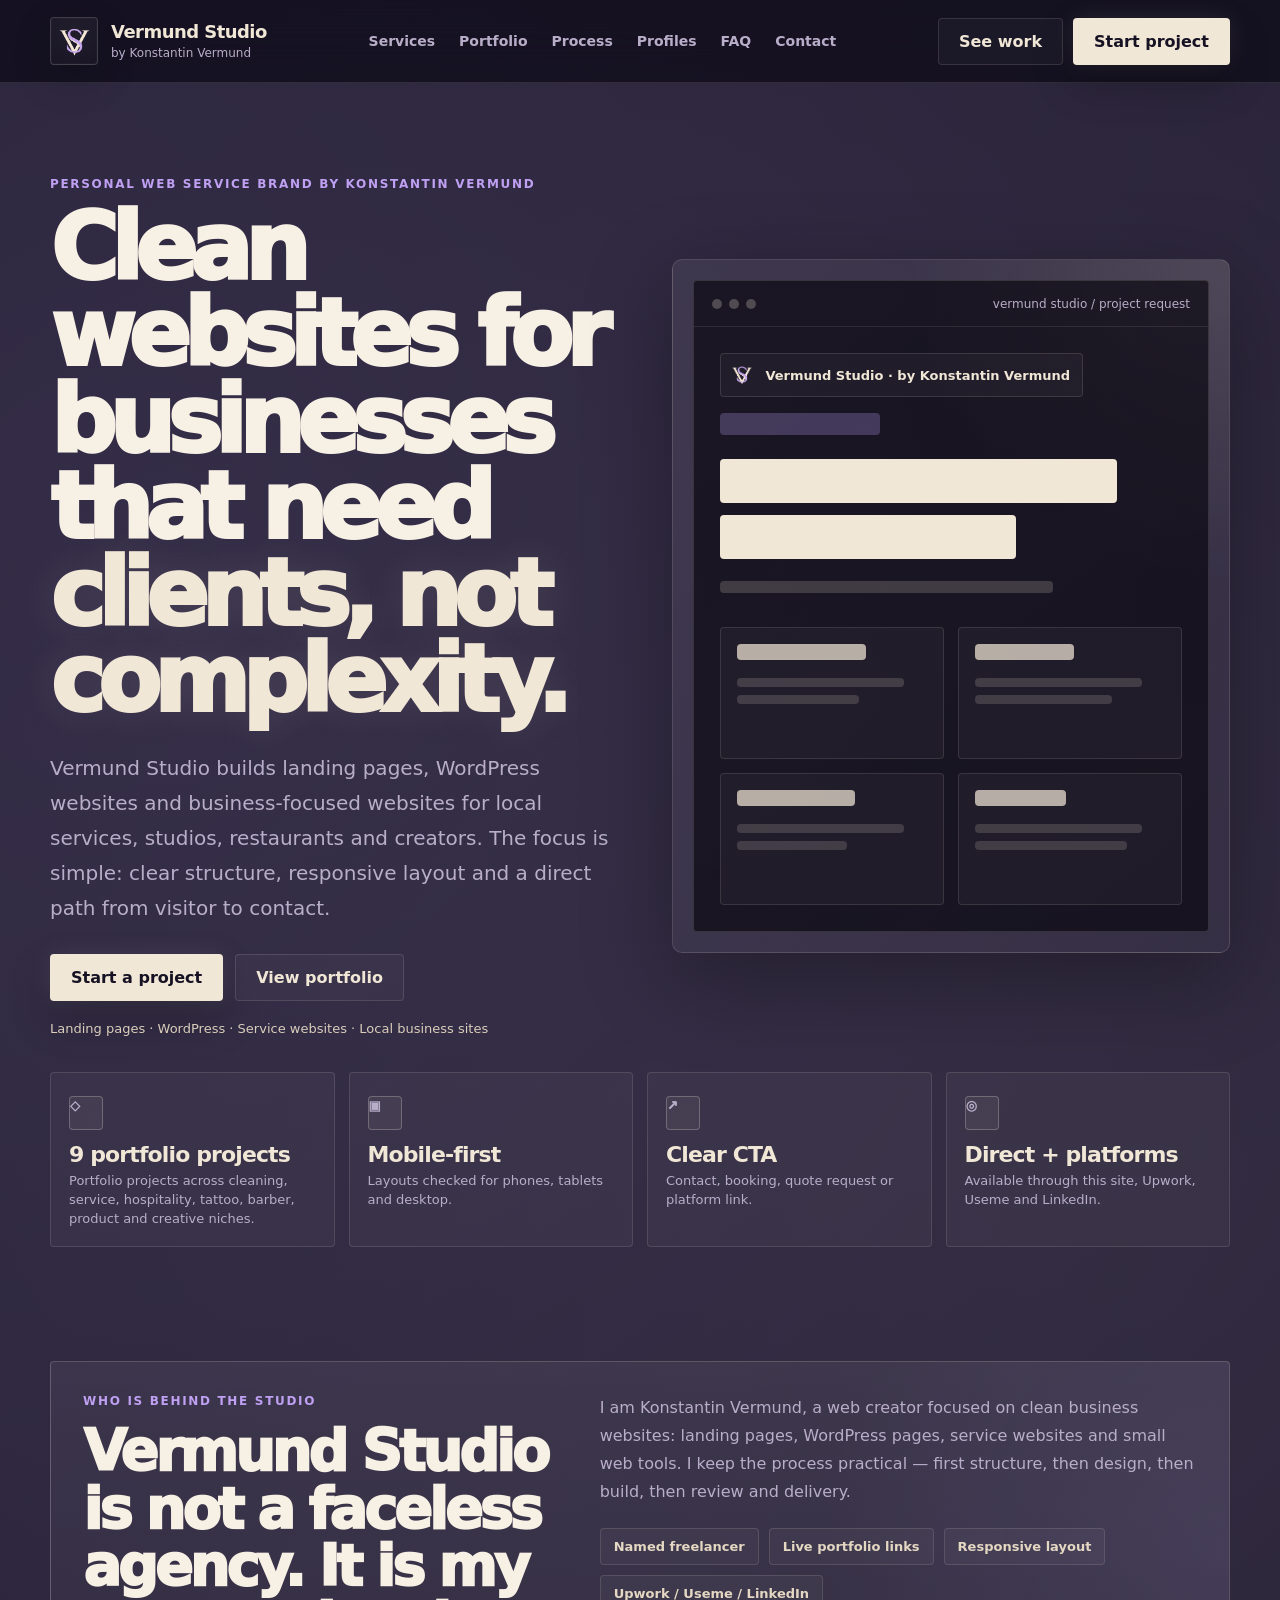
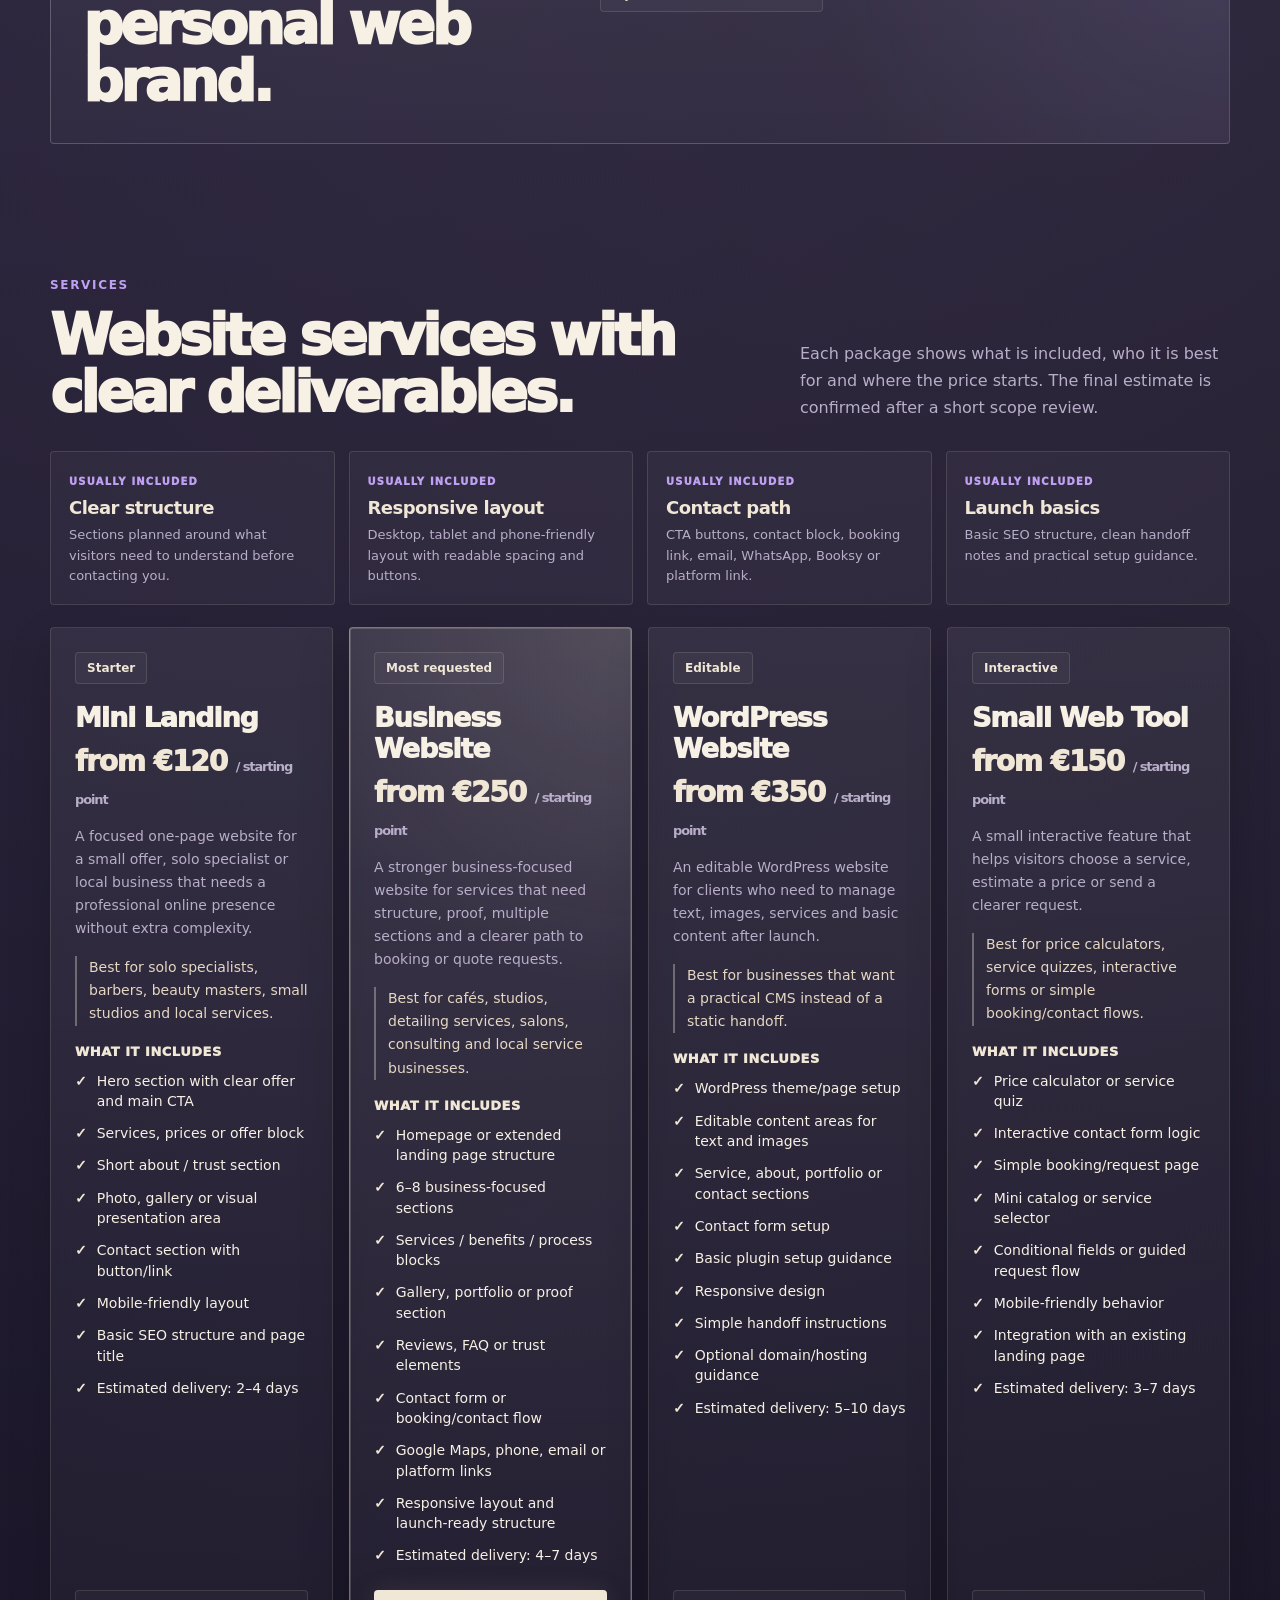
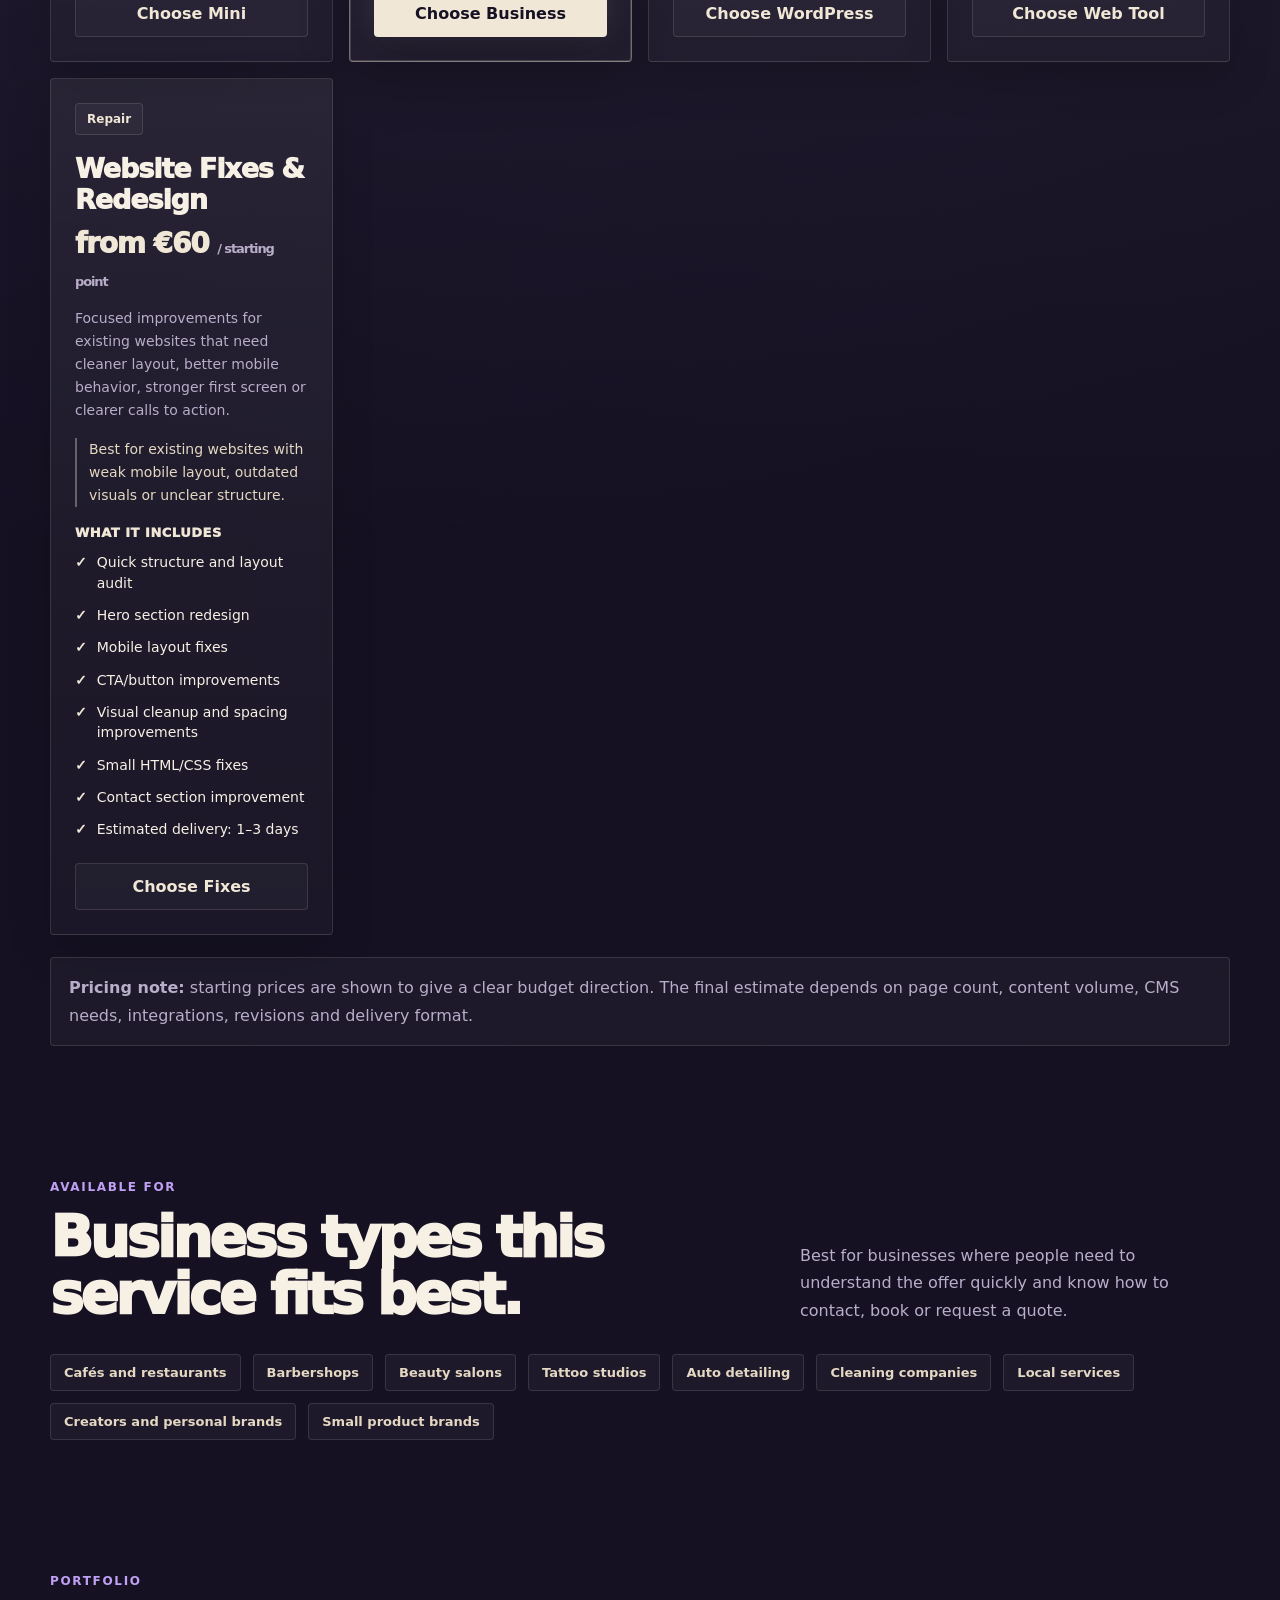
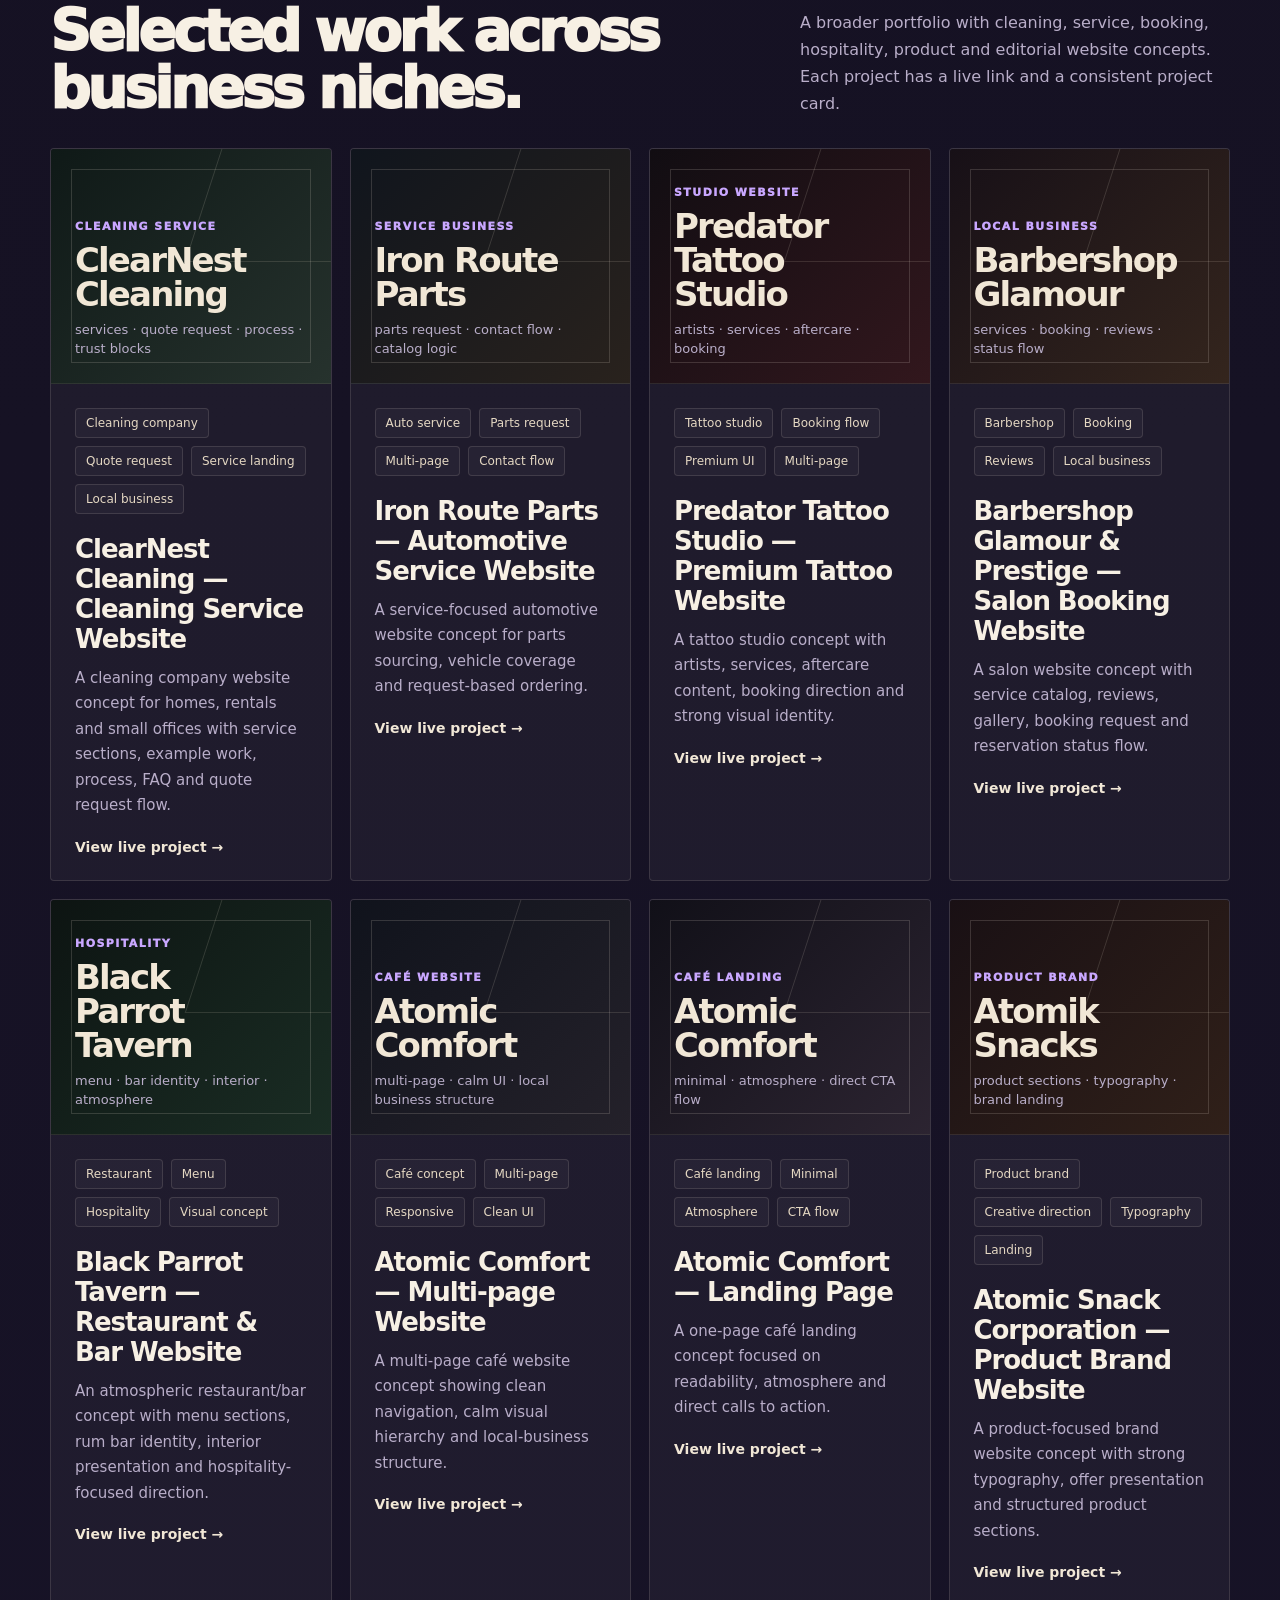
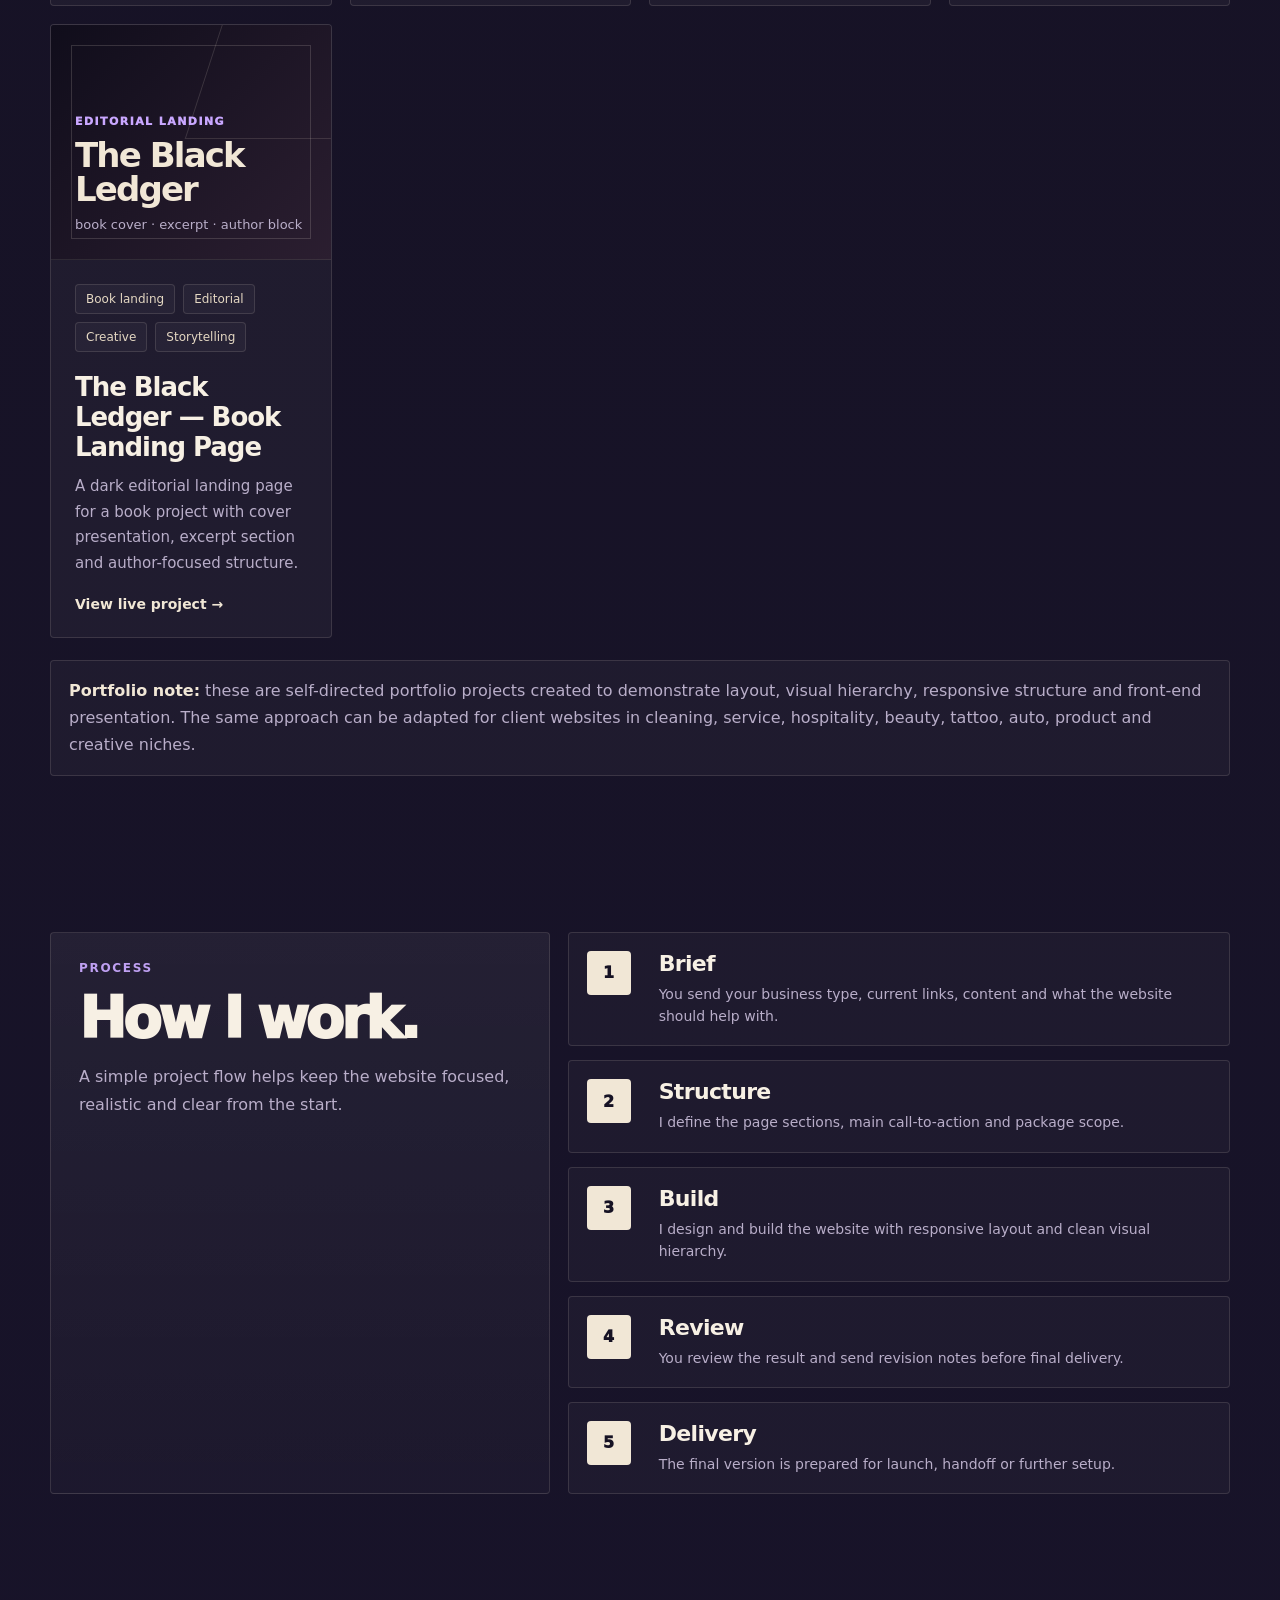
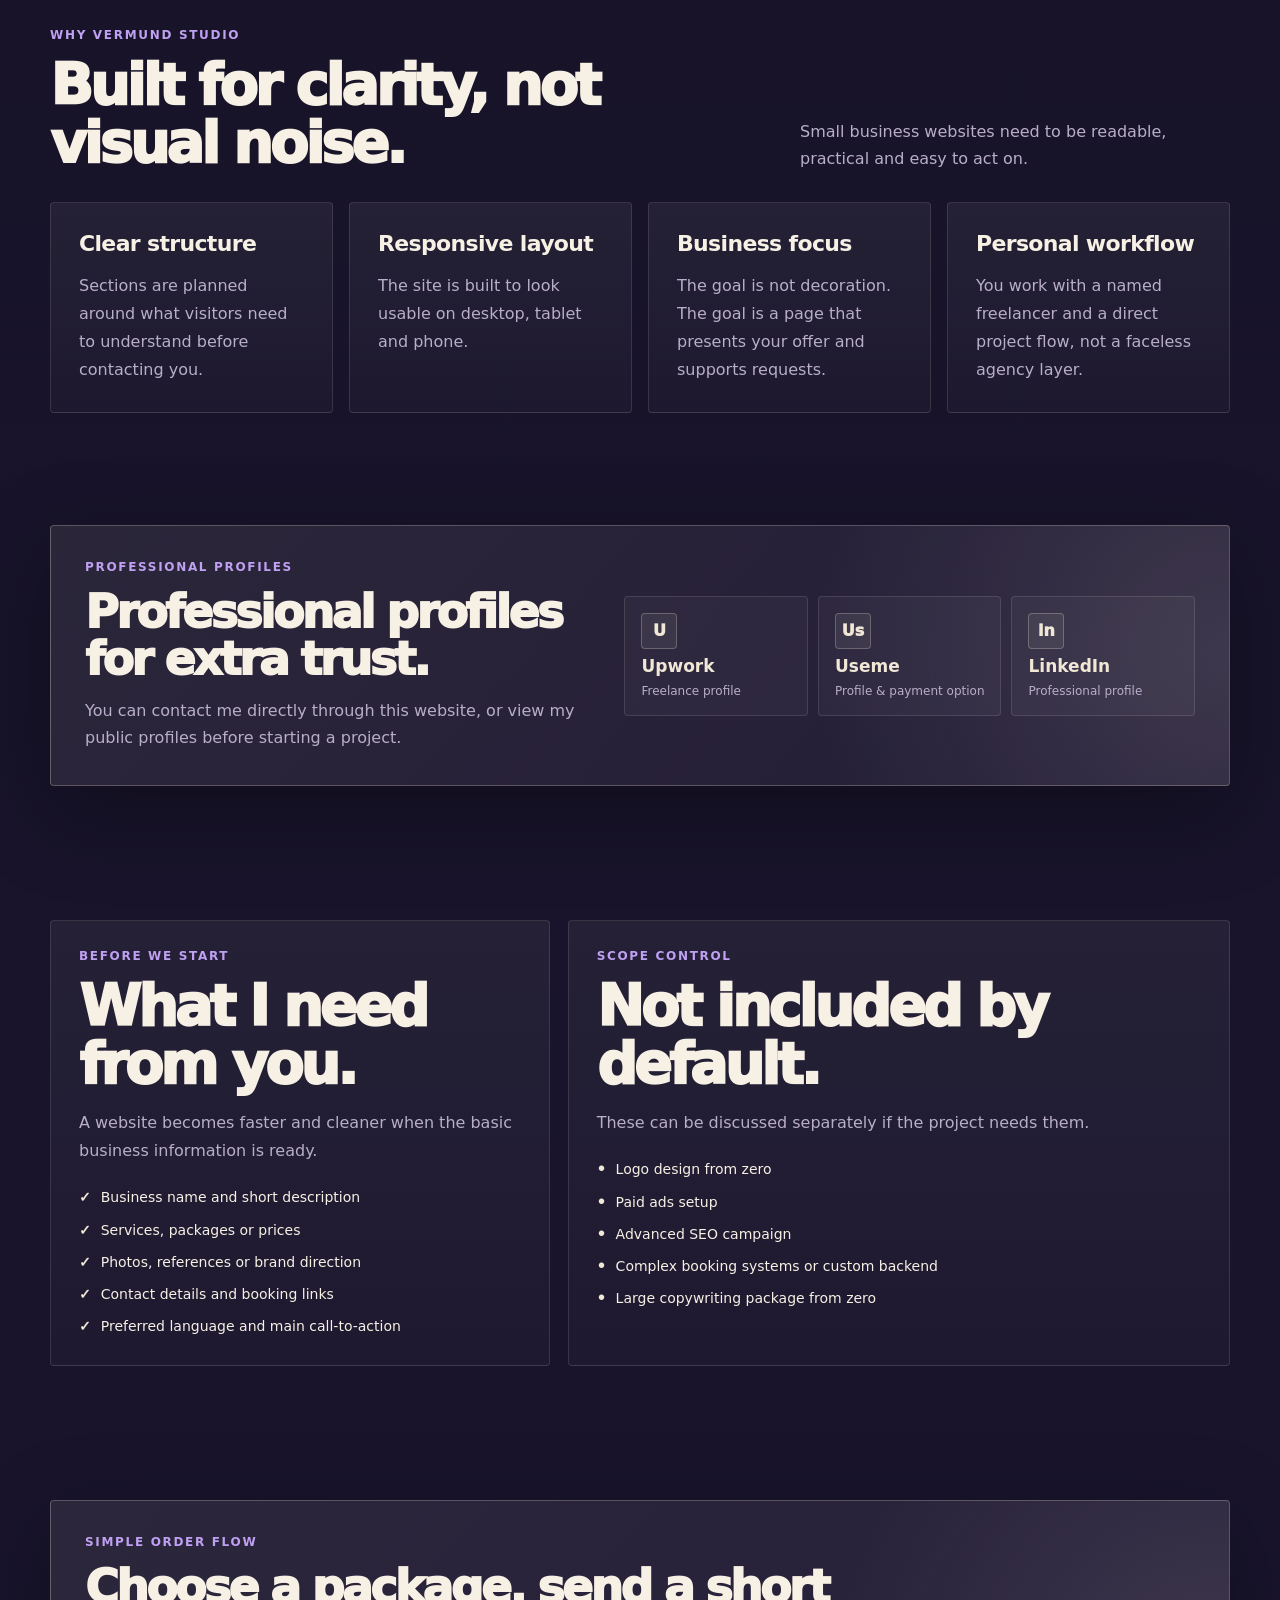
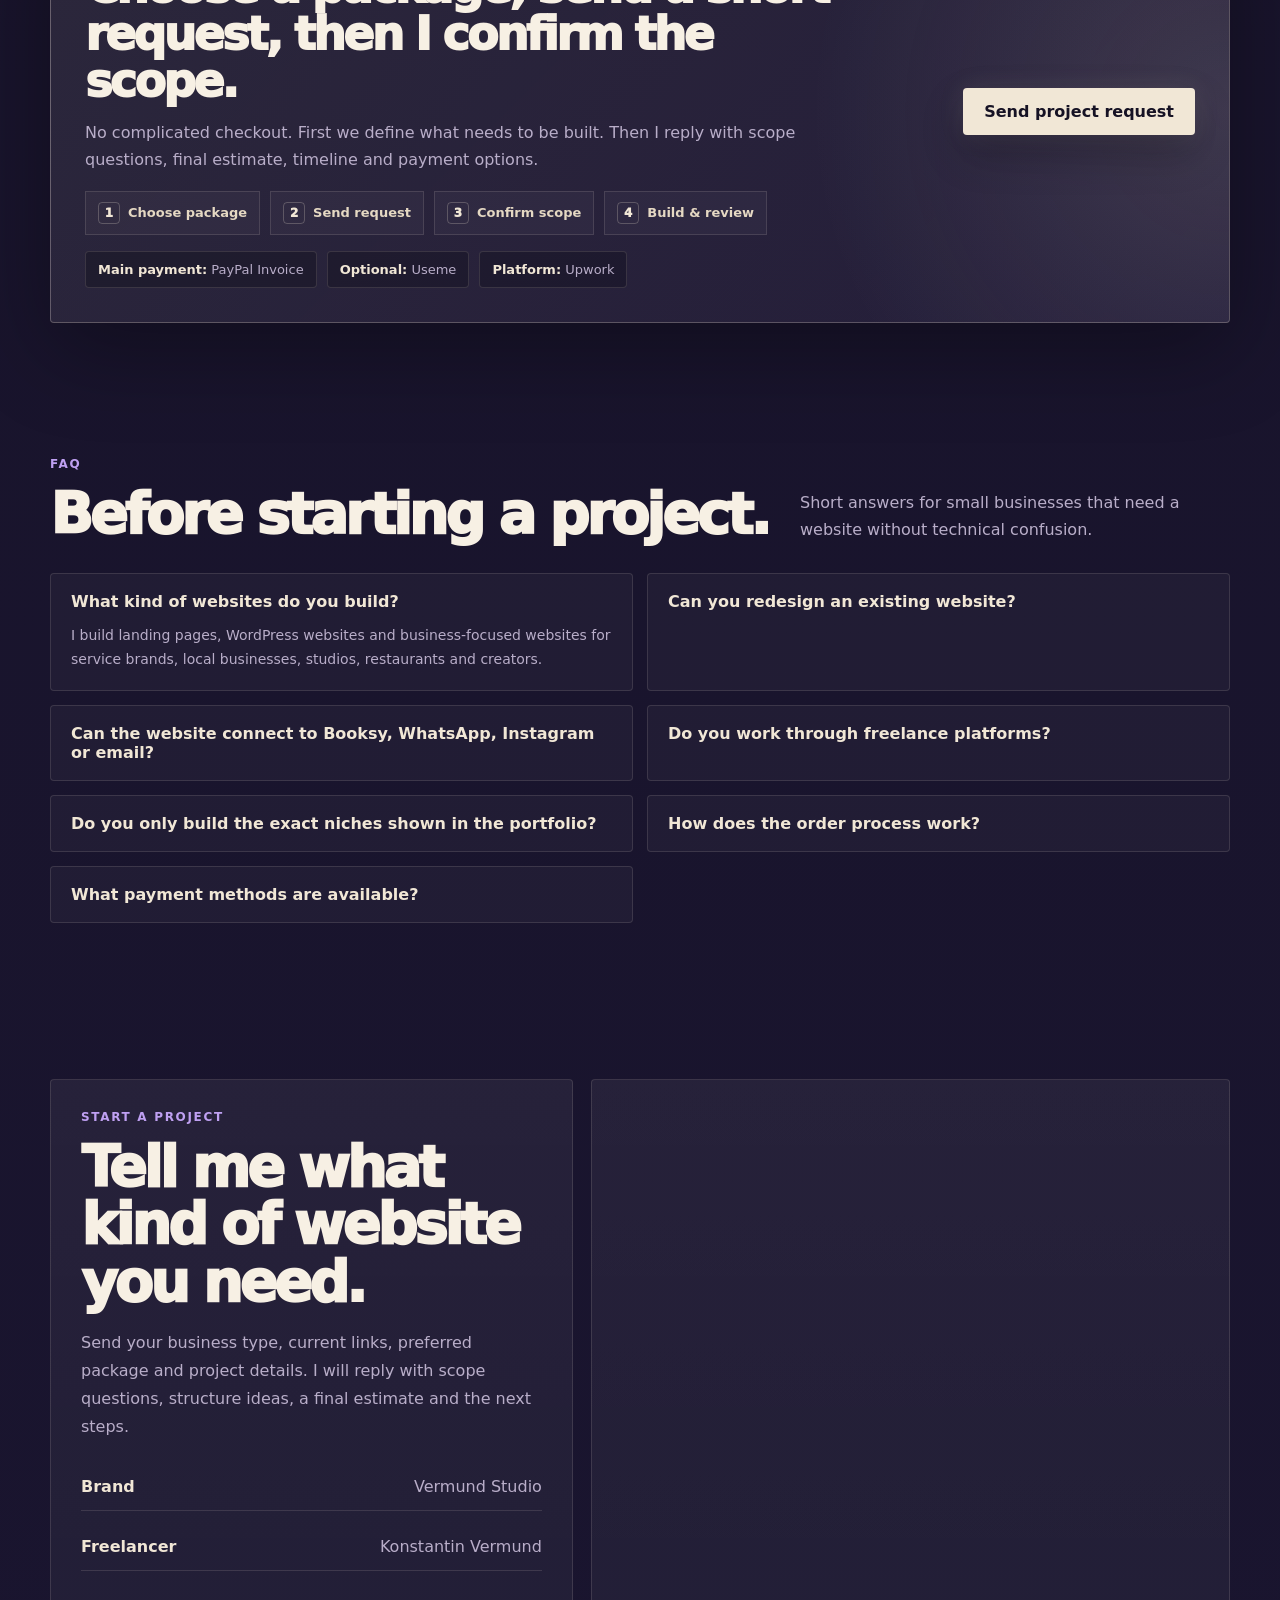
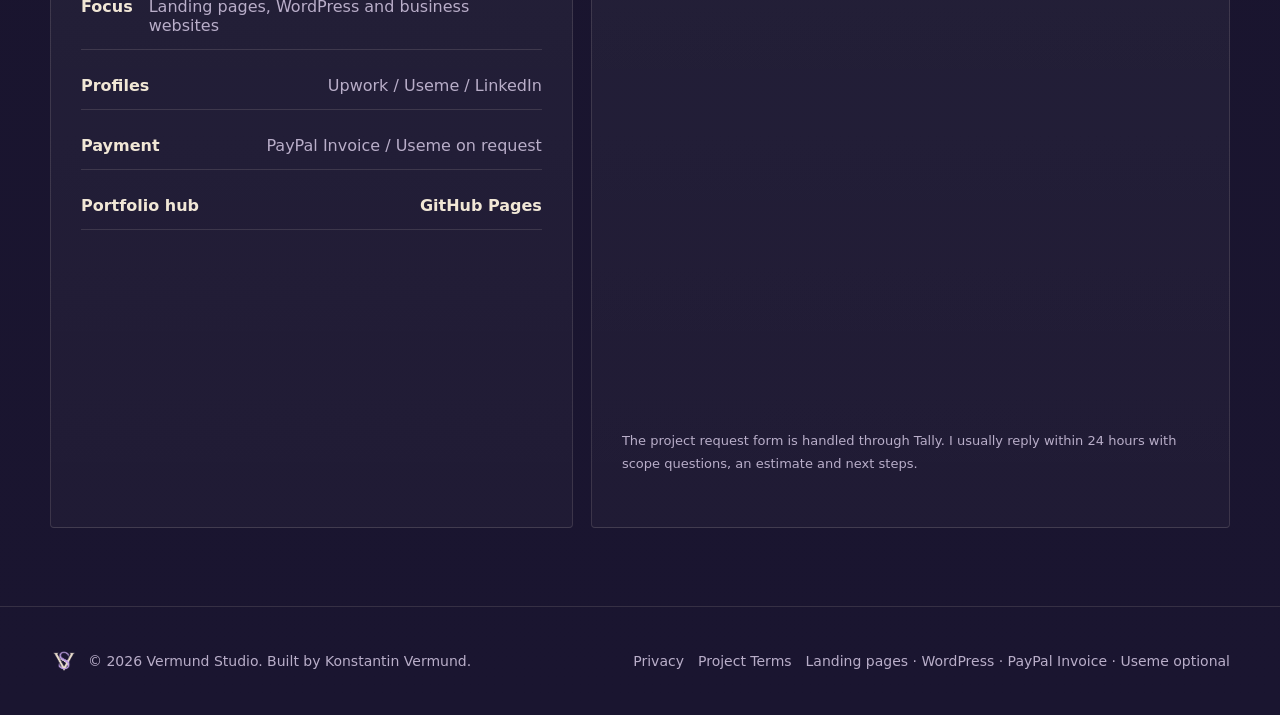
==== commit 390a2dd4: "Add files via upload" ====
--- a/index.html
+++ b/index.html
@@ -71,7 +71,7 @@
       </div>
 
       <div class="container stats reveal" aria-label="Service highlights">
-        <div class="stat"><span class="card-icon">◇</span><strong>8 portfolio projects</strong><span>Portfolio projects across service, hospitality, tattoo, barber, product and creative niches.</span></div>
+        <div class="stat"><span class="card-icon">◇</span><strong>9 portfolio projects</strong><span>Portfolio projects across cleaning, service, hospitality, tattoo, barber, product and creative niches.</span></div>
         <div class="stat"><span class="card-icon">▣</span><strong>Mobile-first</strong><span>Layouts checked for phones, tablets and desktop.</span></div>
         <div class="stat"><span class="card-icon">↗</span><strong>Clear CTA</strong><span>Contact, booking, quote request or platform link.</span></div>
         <div class="stat"><span class="card-icon">◎</span><strong>Direct + platforms</strong><span>Available through this site, Upwork, Useme and LinkedIn.</span></div>
@@ -234,14 +234,15 @@
     <section id="available-for" class="compact-section">
       <div class="container">
         <div class="section-head reveal"><div><div class="section-kicker">Available for</div><h2>Business types this service fits best.</h2></div><p class="section-copy">Best for businesses where people need to understand the offer quickly and know how to contact, book or request a quote.</p></div>
-        <div class="niche-grid reveal"><span>Cafés and restaurants</span><span>Barbershops</span><span>Beauty salons</span><span>Tattoo studios</span><span>Auto detailing</span><span>Local services</span><span>Creators and personal brands</span><span>Small product brands</span></div>
+        <div class="niche-grid reveal"><span>Cafés and restaurants</span><span>Barbershops</span><span>Beauty salons</span><span>Tattoo studios</span><span>Auto detailing</span><span>Cleaning companies</span><span>Local services</span><span>Creators and personal brands</span><span>Small product brands</span></div>
       </div>
     </section>
 
     <section id="portfolio">
       <div class="container">
-        <div class="section-head reveal"><div><div class="section-kicker">Portfolio</div><h2>Selected work across business niches.</h2></div><p class="section-copy">A broader portfolio with service websites, booking flows, hospitality concepts, product pages and editorial landing pages. Each project has a live link and a consistent project card.</p></div>
+        <div class="section-head reveal"><div><div class="section-kicker">Portfolio</div><h2>Selected work across business niches.</h2></div><p class="section-copy">A broader portfolio with cleaning, service, booking, hospitality, product and editorial website concepts. Each project has a live link and a consistent project card.</p></div>
         <div class="portfolio-grid expanded">
+          <article class="work reveal"><a class="work-preview visual-preview cleaning" href="https://constantinevermund.github.io/cleaning-company/" target="_blank" rel="noopener"><span>Cleaning Service</span><strong>ClearNest Cleaning</strong><em>services · quote request · process · trust blocks</em></a><div class="work-body"><div class="work-meta"><span>Cleaning company</span><span>Quote request</span><span>Service landing</span><span>Local business</span></div><h3>ClearNest Cleaning — Cleaning Service Website</h3><p>A cleaning company website concept for homes, rentals and small offices with service sections, example work, process, FAQ and quote request flow.</p><a class="text-link" href="https://constantinevermund.github.io/cleaning-company/" target="_blank" rel="noopener">View live project →</a></div></article>
           <article class="work reveal"><a class="work-preview visual-preview auto" href="https://constantinevermund.github.io/Iron-Route-Parts/contact.html" target="_blank" rel="noopener"><span>Service Business</span><strong>Iron Route Parts</strong><em>parts request · contact flow · catalog logic</em></a><div class="work-body"><div class="work-meta"><span>Auto service</span><span>Parts request</span><span>Multi-page</span><span>Contact flow</span></div><h3>Iron Route Parts — Automotive Service Website</h3><p>A service-focused automotive website concept for parts sourcing, vehicle coverage and request-based ordering.</p><a class="text-link" href="https://constantinevermund.github.io/Iron-Route-Parts/contact.html" target="_blank" rel="noopener">View live project →</a></div></article>
           <article class="work reveal"><a class="work-preview visual-preview tattoo" href="https://constantinevermund.github.io/Predator-Tattoo-Studio/artists.html" target="_blank" rel="noopener"><span>Studio Website</span><strong>Predator Tattoo Studio</strong><em>artists · services · aftercare · booking</em></a><div class="work-body"><div class="work-meta"><span>Tattoo studio</span><span>Booking flow</span><span>Premium UI</span><span>Multi-page</span></div><h3>Predator Tattoo Studio — Premium Tattoo Website</h3><p>A tattoo studio concept with artists, services, aftercare content, booking direction and strong visual identity.</p><a class="text-link" href="https://constantinevermund.github.io/Predator-Tattoo-Studio/artists.html" target="_blank" rel="noopener">View live project →</a></div></article>
           <article class="work reveal"><a class="work-preview visual-preview barber" href="https://constantinevermund.github.io/Barbershop-Glamour-and-Prestige/booking.html" target="_blank" rel="noopener"><span>Local Business</span><strong>Barbershop Glamour</strong><em>services · booking · reviews · status flow</em></a><div class="work-body"><div class="work-meta"><span>Barbershop</span><span>Booking</span><span>Reviews</span><span>Local business</span></div><h3>Barbershop Glamour & Prestige — Salon Booking Website</h3><p>A salon website concept with service catalog, reviews, gallery, booking request and reservation status flow.</p><a class="text-link" href="https://constantinevermund.github.io/Barbershop-Glamour-and-Prestige/booking.html" target="_blank" rel="noopener">View live project →</a></div></article>
@@ -251,7 +252,7 @@
           <article class="work reveal"><a class="work-preview visual-preview snacks" href="https://constantinevermund.github.io/atomik-snacks/" target="_blank" rel="noopener"><span>Product Brand</span><strong>Atomik Snacks</strong><em>product sections · typography · brand landing</em></a><div class="work-body"><div class="work-meta"><span>Product brand</span><span>Creative direction</span><span>Typography</span><span>Landing</span></div><h3>Atomic Snack Corporation — Product Brand Website</h3><p>A product-focused brand website concept with strong typography, offer presentation and structured product sections.</p><a class="text-link" href="https://constantinevermund.github.io/atomik-snacks/" target="_blank" rel="noopener">View live project →</a></div></article>
           <article class="work reveal"><a class="work-preview visual-preview book" href="https://constantinevermund.github.io/black-book/" target="_blank" rel="noopener"><span>Editorial Landing</span><strong>The Black Ledger</strong><em>book cover · excerpt · author block</em></a><div class="work-body"><div class="work-meta"><span>Book landing</span><span>Editorial</span><span>Creative</span><span>Storytelling</span></div><h3>The Black Ledger — Book Landing Page</h3><p>A dark editorial landing page for a book project with cover presentation, excerpt section and author-focused structure.</p><a class="text-link" href="https://constantinevermund.github.io/black-book/" target="_blank" rel="noopener">View live project →</a></div></article>
         </div>
-        <div class="concept-note reveal"><strong>Portfolio note:</strong> these are self-directed portfolio projects created to demonstrate layout, visual hierarchy, responsive structure and front-end presentation. The same approach can be adapted for client websites in service, hospitality, beauty, tattoo, auto, product and creative niches.</div>
+        <div class="concept-note reveal"><strong>Portfolio note:</strong> these are self-directed portfolio projects created to demonstrate layout, visual hierarchy, responsive structure and front-end presentation. The same approach can be adapted for client websites in cleaning, service, hospitality, beauty, tattoo, auto, product and creative niches.</div>
       </div>
     </section>
 
@@ -314,7 +315,7 @@
           <details class="reveal"><summary>Can you redesign an existing website?</summary><p>Yes. I can improve layout, first screen, mobile experience, section structure, buttons and overall visual presentation.</p></details>
           <details class="reveal"><summary>Can the website connect to Booksy, WhatsApp, Instagram or email?</summary><p>Yes. The site can include direct buttons to Booksy, WhatsApp, Instagram, email, phone, Google Maps or a contact form.</p></details>
           <details class="reveal"><summary>Do you work through freelance platforms?</summary><p>Yes. You can contact me directly, or review my Upwork, Useme and LinkedIn profiles before starting a project.</p></details>
-          <details class="reveal"><summary>Do you only build the exact niches shown in the portfolio?</summary><p>No. The portfolio shows range. The same structure can be adapted to consulting, legal, accounting, cleaning, beauty, tattoo, detailing, restaurants and other service businesses.</p></details>
+          <details class="reveal"><summary>Do you only build the exact niches shown in the portfolio?</summary><p>No. The portfolio shows range. The same structure can be adapted to consulting, legal, accounting, cleaning services, beauty, tattoo, detailing, restaurants and other service businesses.</p></details>
           <details class="reveal"><summary>How does the order process work?</summary><p>You choose a package, send a short request, and I reply with scope questions, timeline and final estimate before the project starts.</p></details>
           <details class="reveal"><summary>What payment methods are available?</summary><p>PayPal Invoice is the main payment option. Useme is available on request, especially if you prefer a platform-based workflow or need a more formal contractor process. Upwork payment can be used if the project starts through Upwork.</p></details>
         </div>
@@ -325,7 +326,7 @@
       <div class="container contact-grid">
         <div class="contact-card reveal">
           <div class="section-kicker">Start a project</div><h2>Tell me what kind of website you need.</h2><p>Send your business type, current links, preferred package and project details. I will reply with scope questions, structure ideas, a final estimate and the next steps.</p>
-          <div class="contact-list"><span><strong>Brand</strong> Vermund Studio</span><span><strong>Freelancer</strong> Konstantin Vermund</span><span><strong>Focus</strong> Landing pages, WordPress and business websites</span><span><strong>Profiles</strong> Upwork / Useme / LinkedIn</span><span><strong>Payment</strong> PayPal Invoice / Useme on request</span></div>
+          <div class="contact-list"><span><strong>Brand</strong> Vermund Studio</span><span><strong>Freelancer</strong> Konstantin Vermund</span><span><strong>Focus</strong> Landing pages, WordPress and business websites</span><span><strong>Profiles</strong> Upwork / Useme / LinkedIn</span><span><strong>Payment</strong> PayPal Invoice / Useme on request</span><span><strong>Portfolio hub</strong> <a href="https://constantinevermund.github.io/" target="_blank" rel="noopener">GitHub Pages</a></span></div>
         </div>
         <div class="contact-card reveal tally-card">
           <iframe class="tally-form" src="https://tally.so/embed/ZjP2dy?alignLeft=1&hideTitle=1&transparentBackground=1&dynamicHeight=1" width="100%" height="920" frameborder="0" marginheight="0" marginwidth="0" title="Vermund Studio project request form"></iframe>
--- a/assets/css/styles.css
+++ b/assets/css/styles.css
@@ -409,6 +409,7 @@
 .visual-preview strong { font-size: clamp(24px, 3vw, 34px); line-height: 1; letter-spacing: -.055em; max-width: 90%; }
 .visual-preview em { color: var(--text-muted); font-style: normal; font-size: 13px; line-height: 1.45; }
 .visual-preview.auto { background: linear-gradient(135deg, #10151d, #29221d); }
+.visual-preview.cleaning { background: linear-gradient(135deg, #0f1917, #26322d); }
 .visual-preview.tattoo { background: linear-gradient(135deg, #110d12, #32171d); }
 .visual-preview.barber { background: linear-gradient(135deg, #171017, #34251d); }
 .visual-preview.parrot { background: linear-gradient(135deg, #0d1412, #1a2d24); }
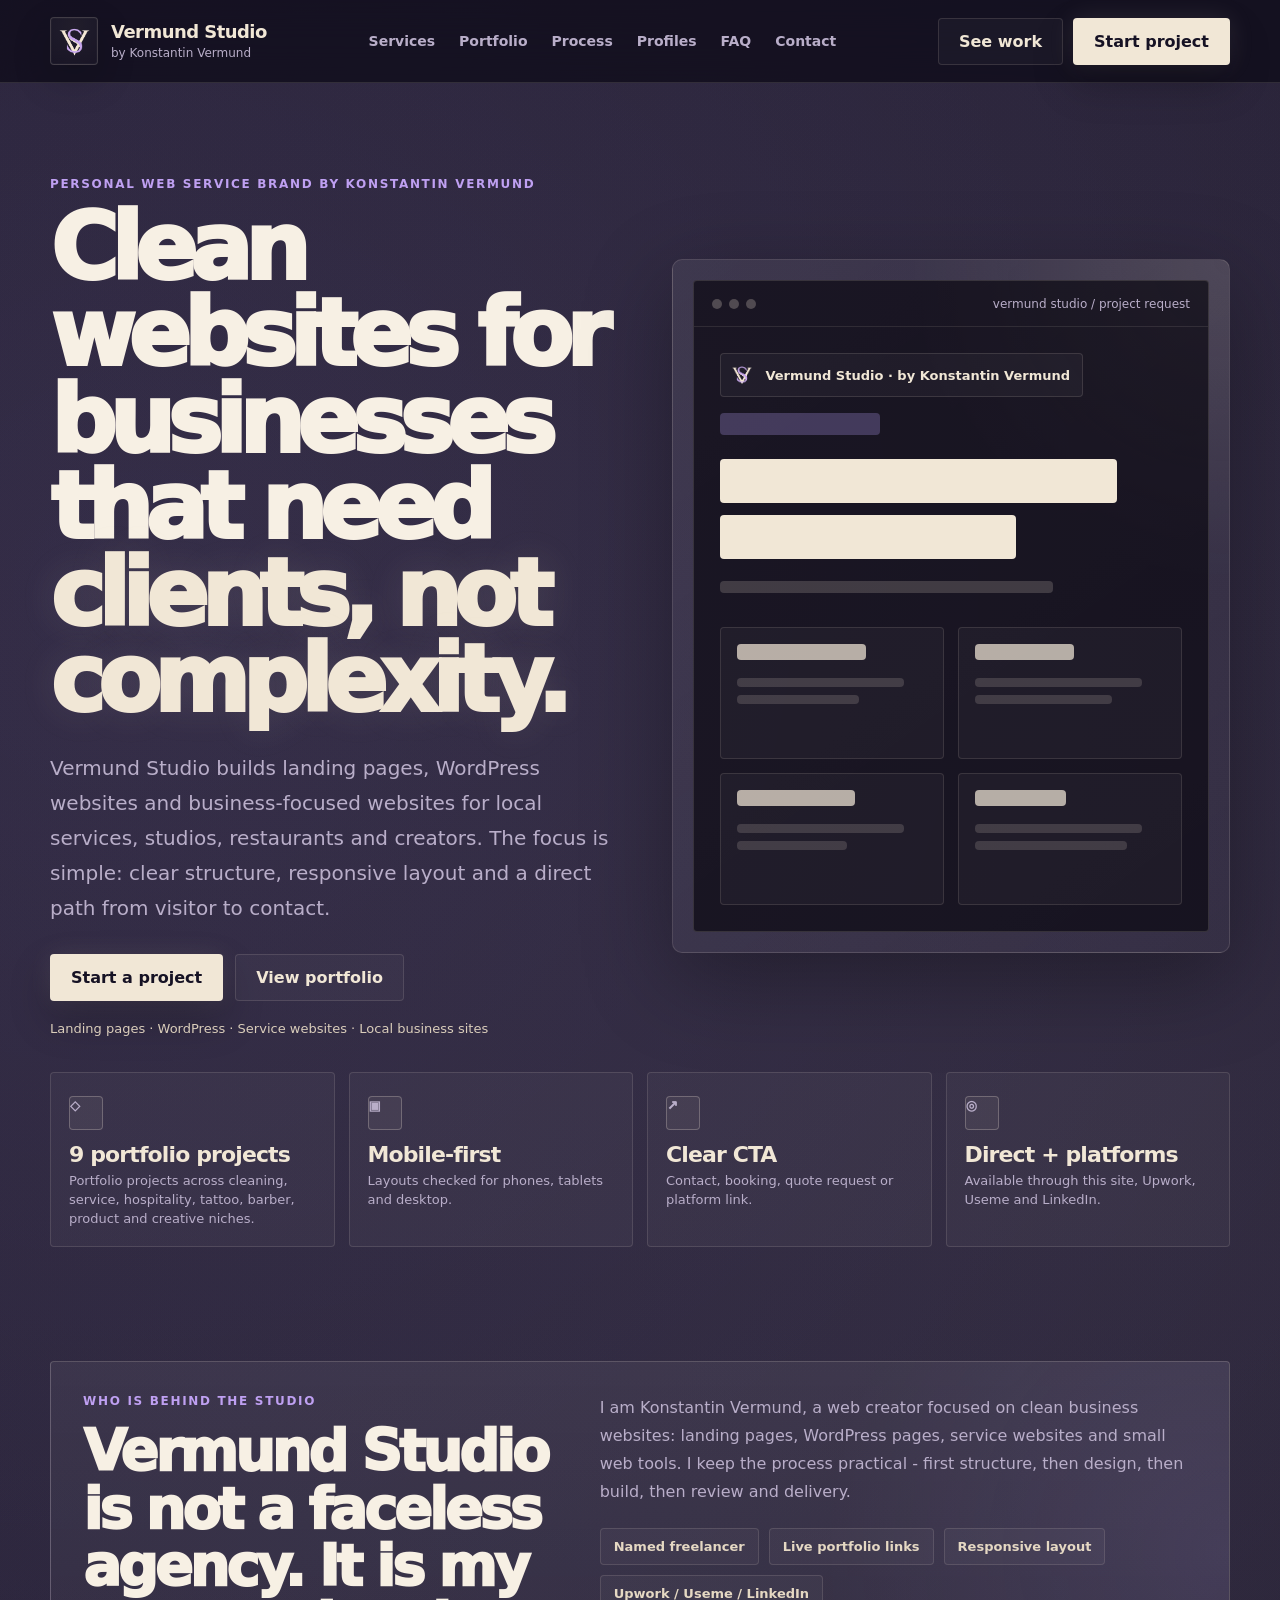
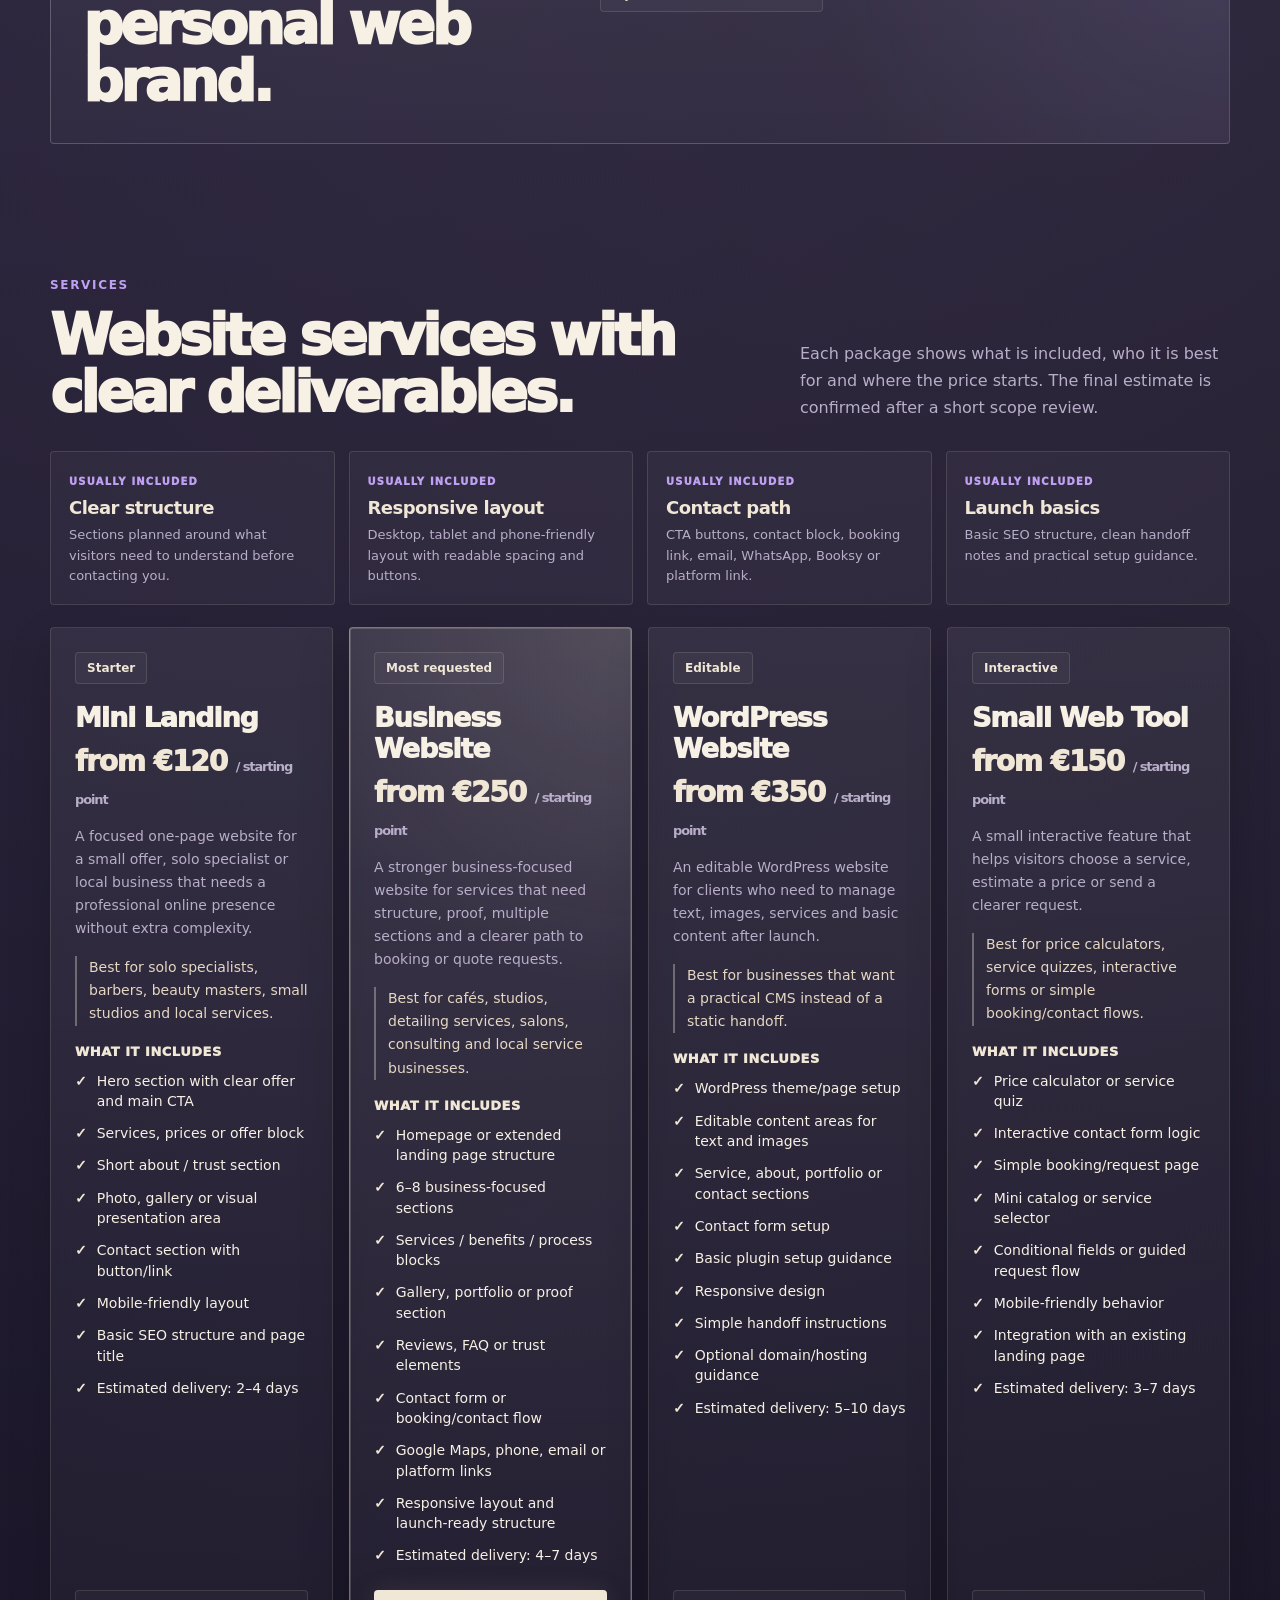
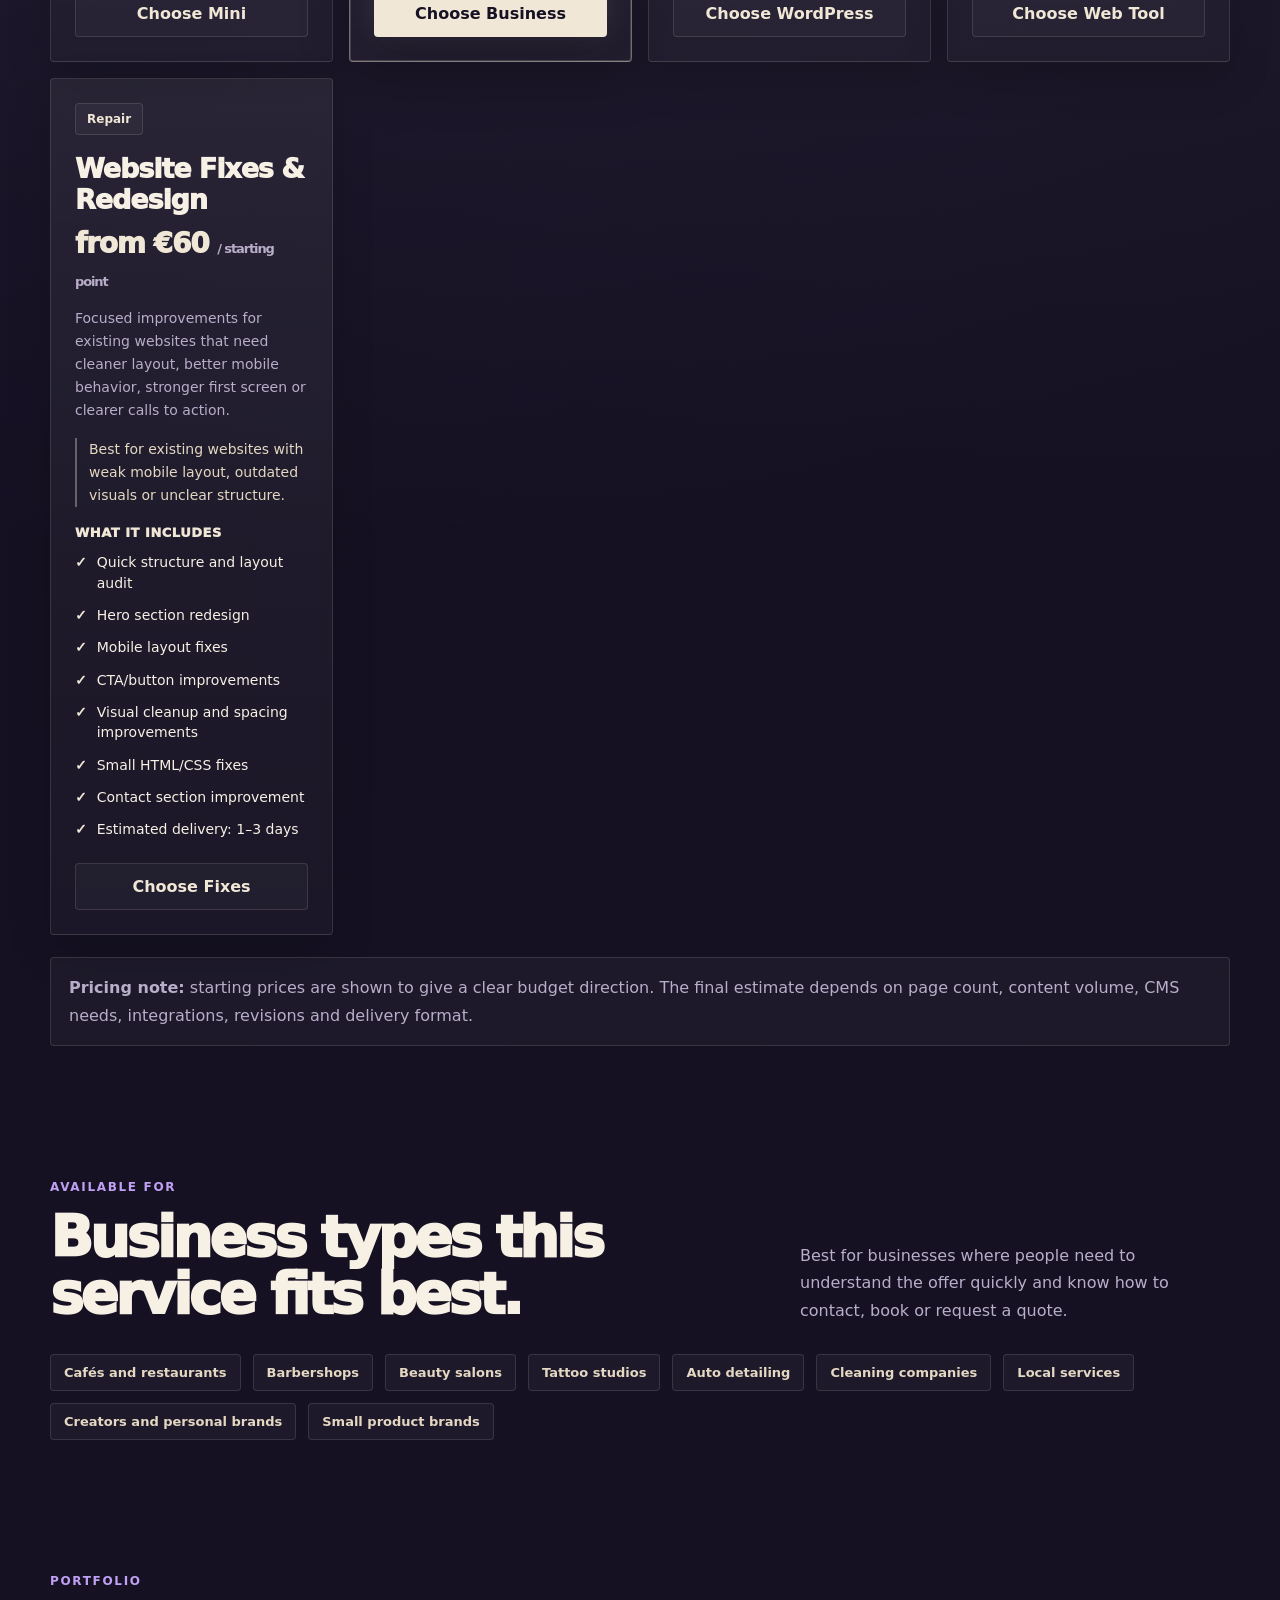
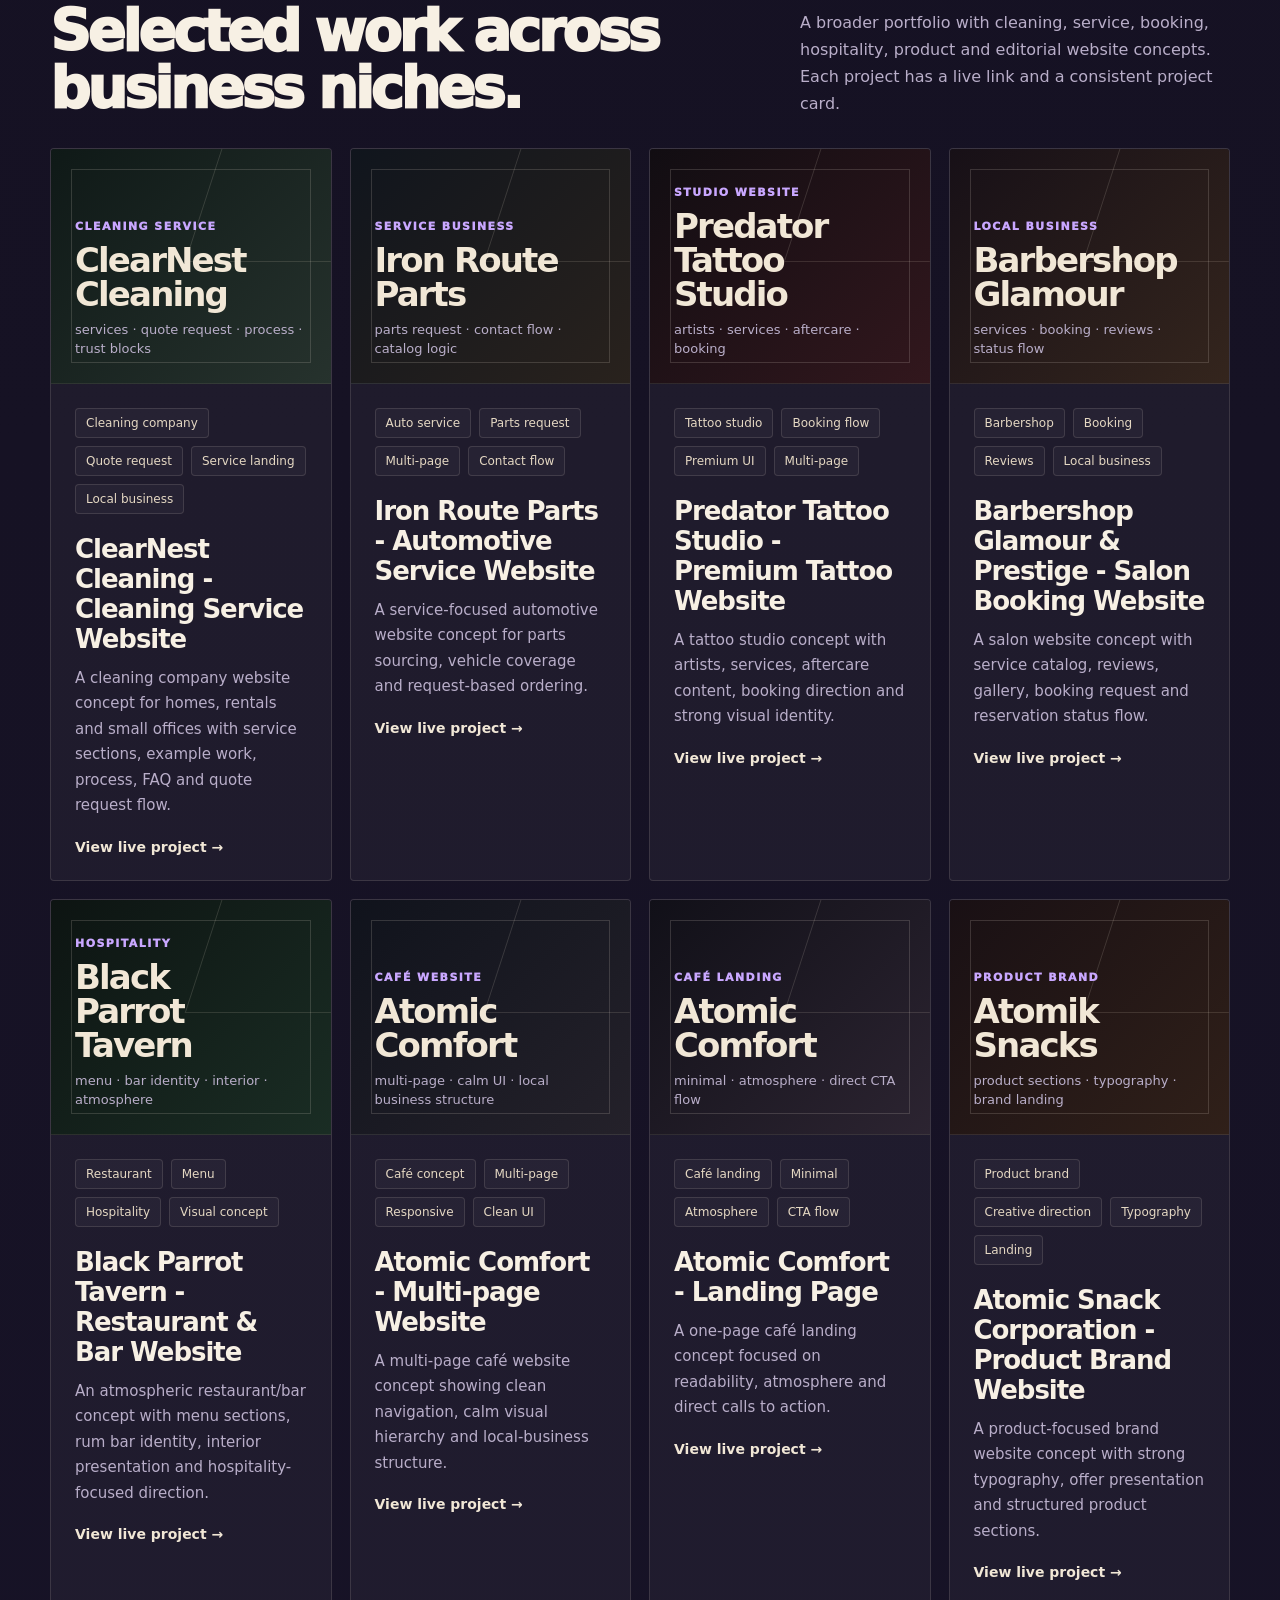
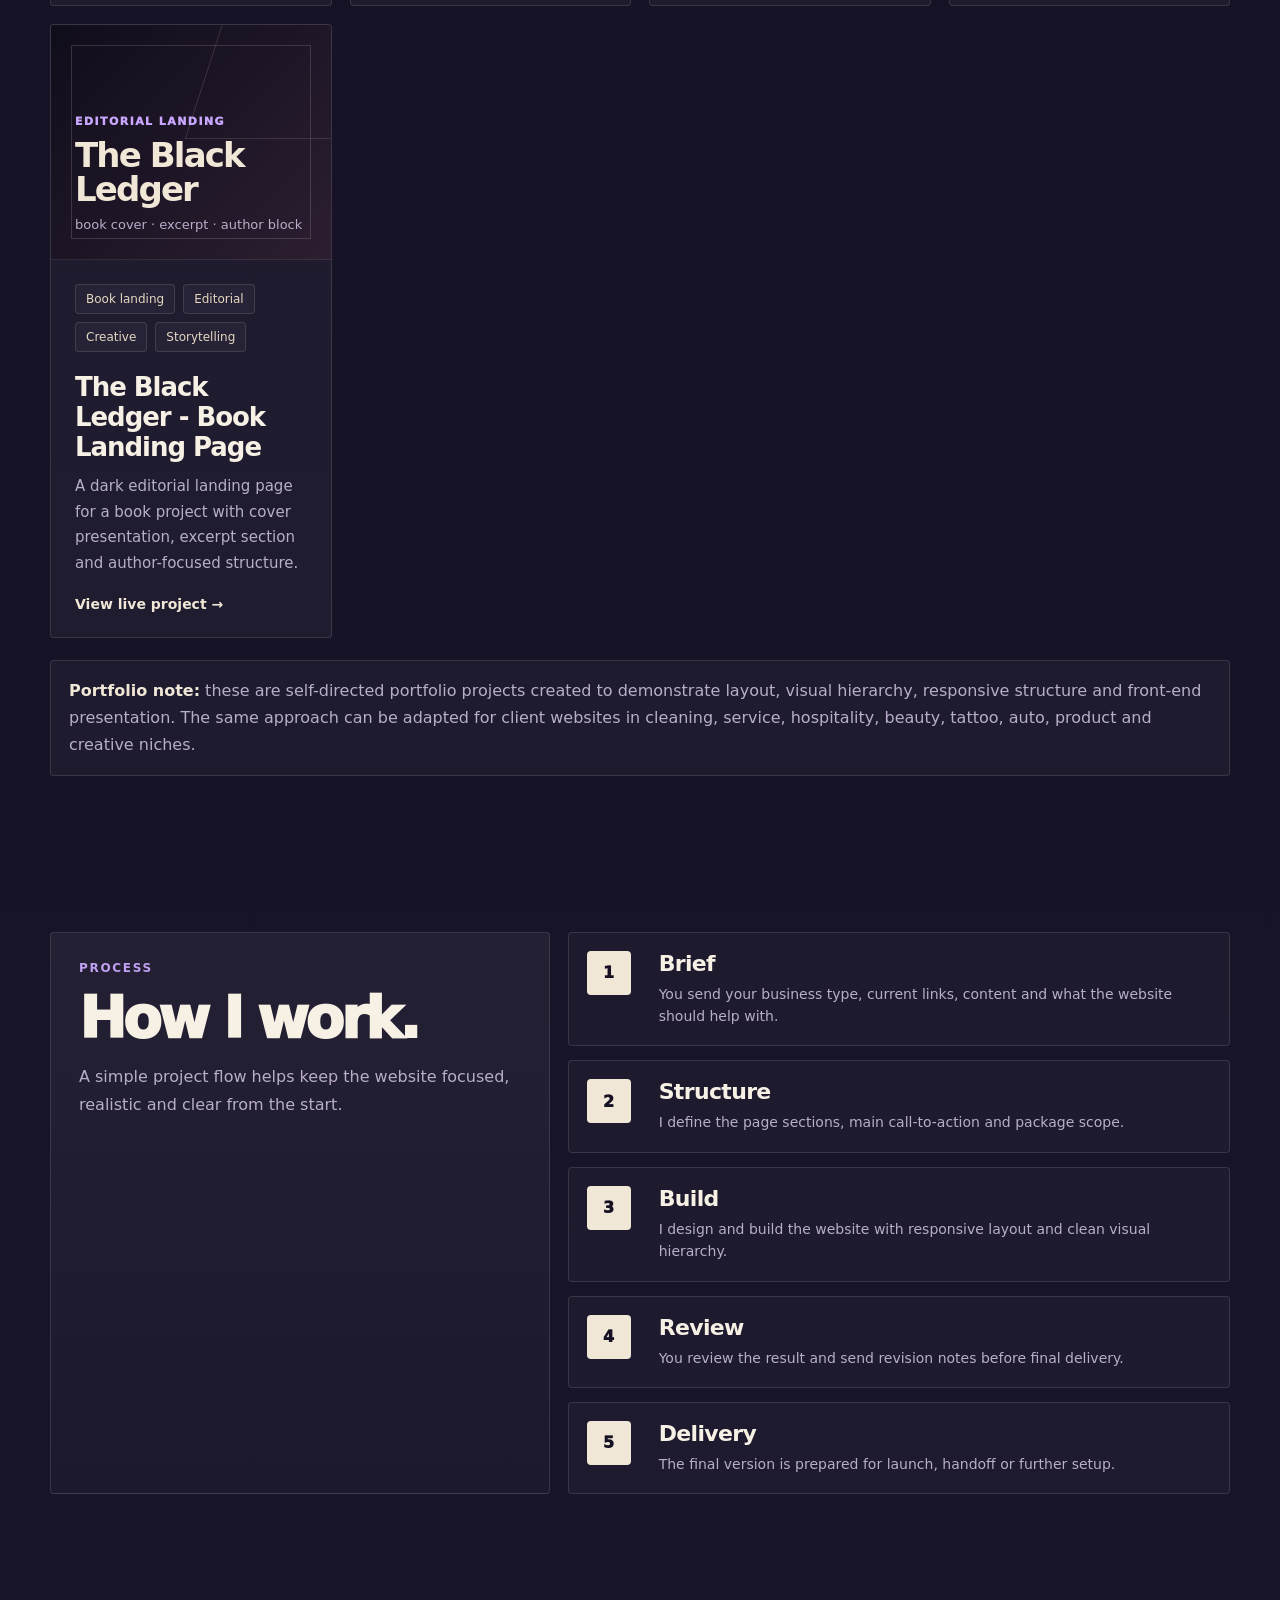
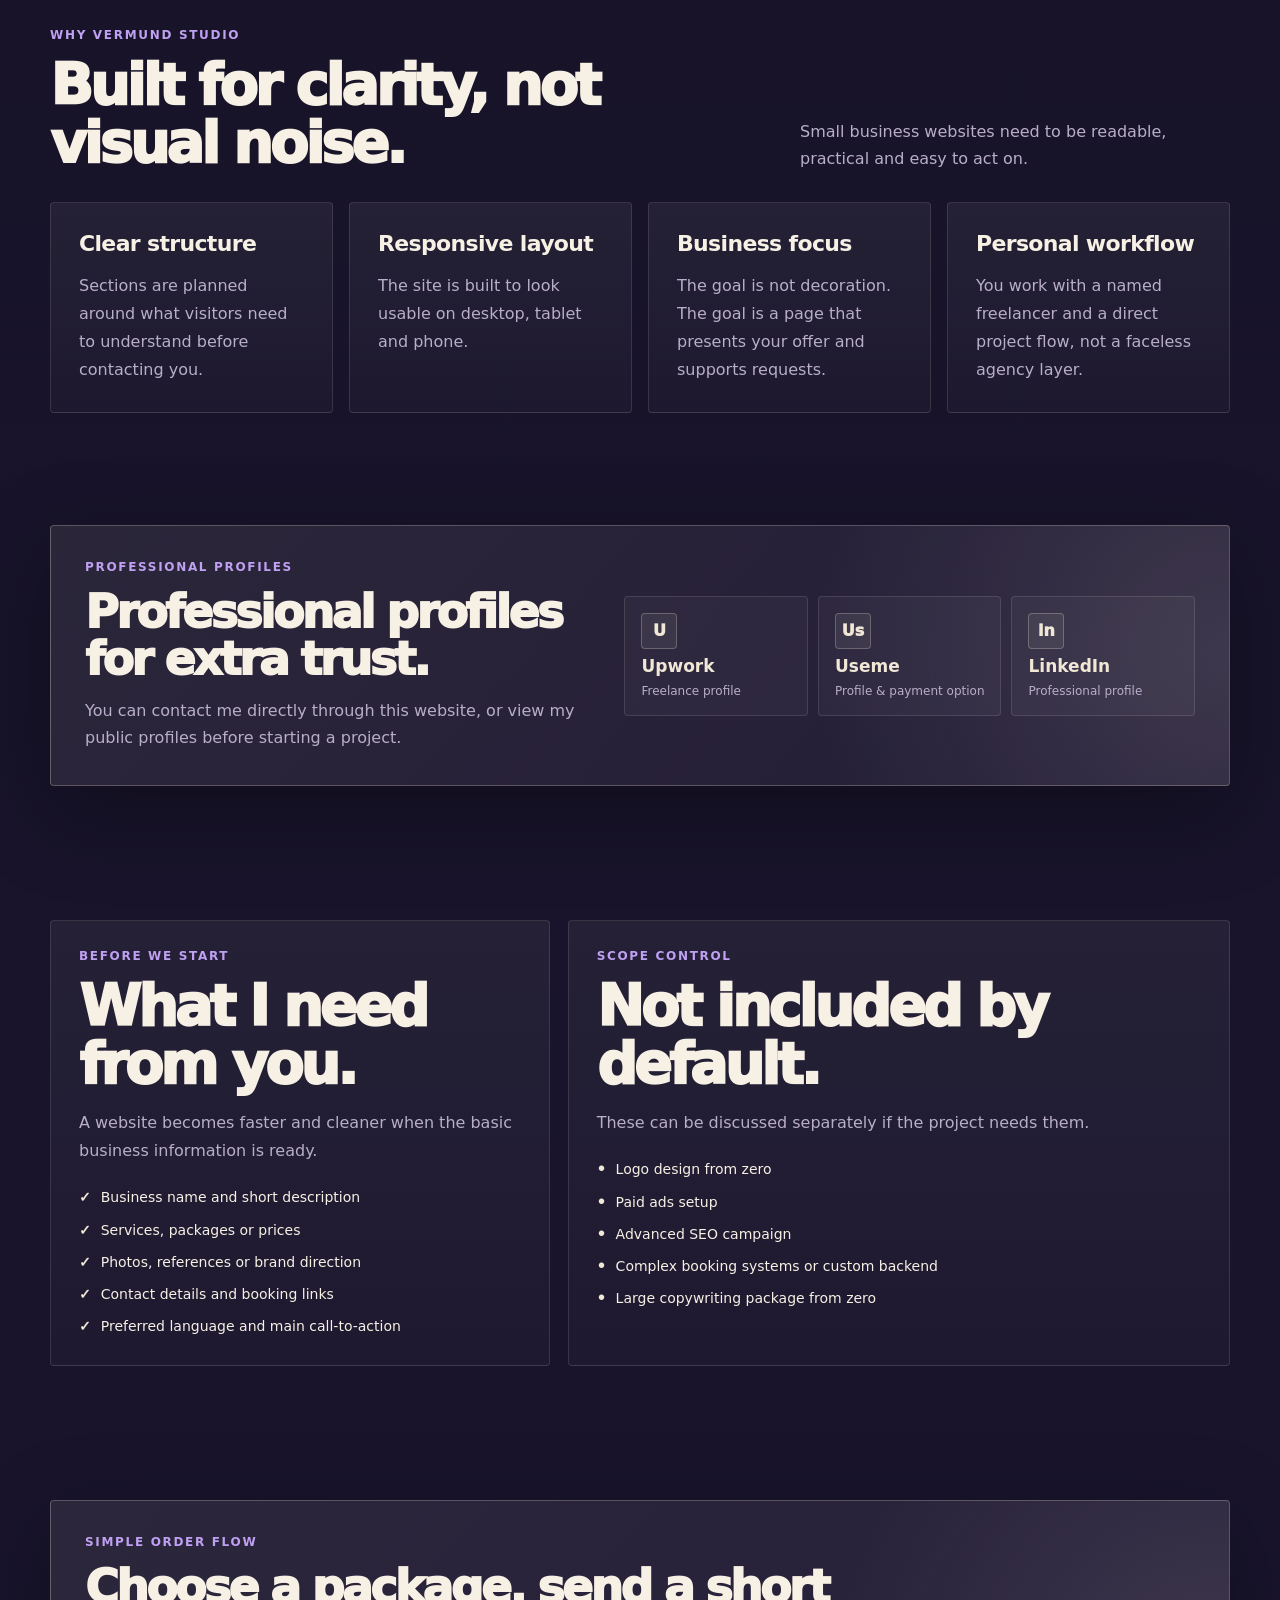
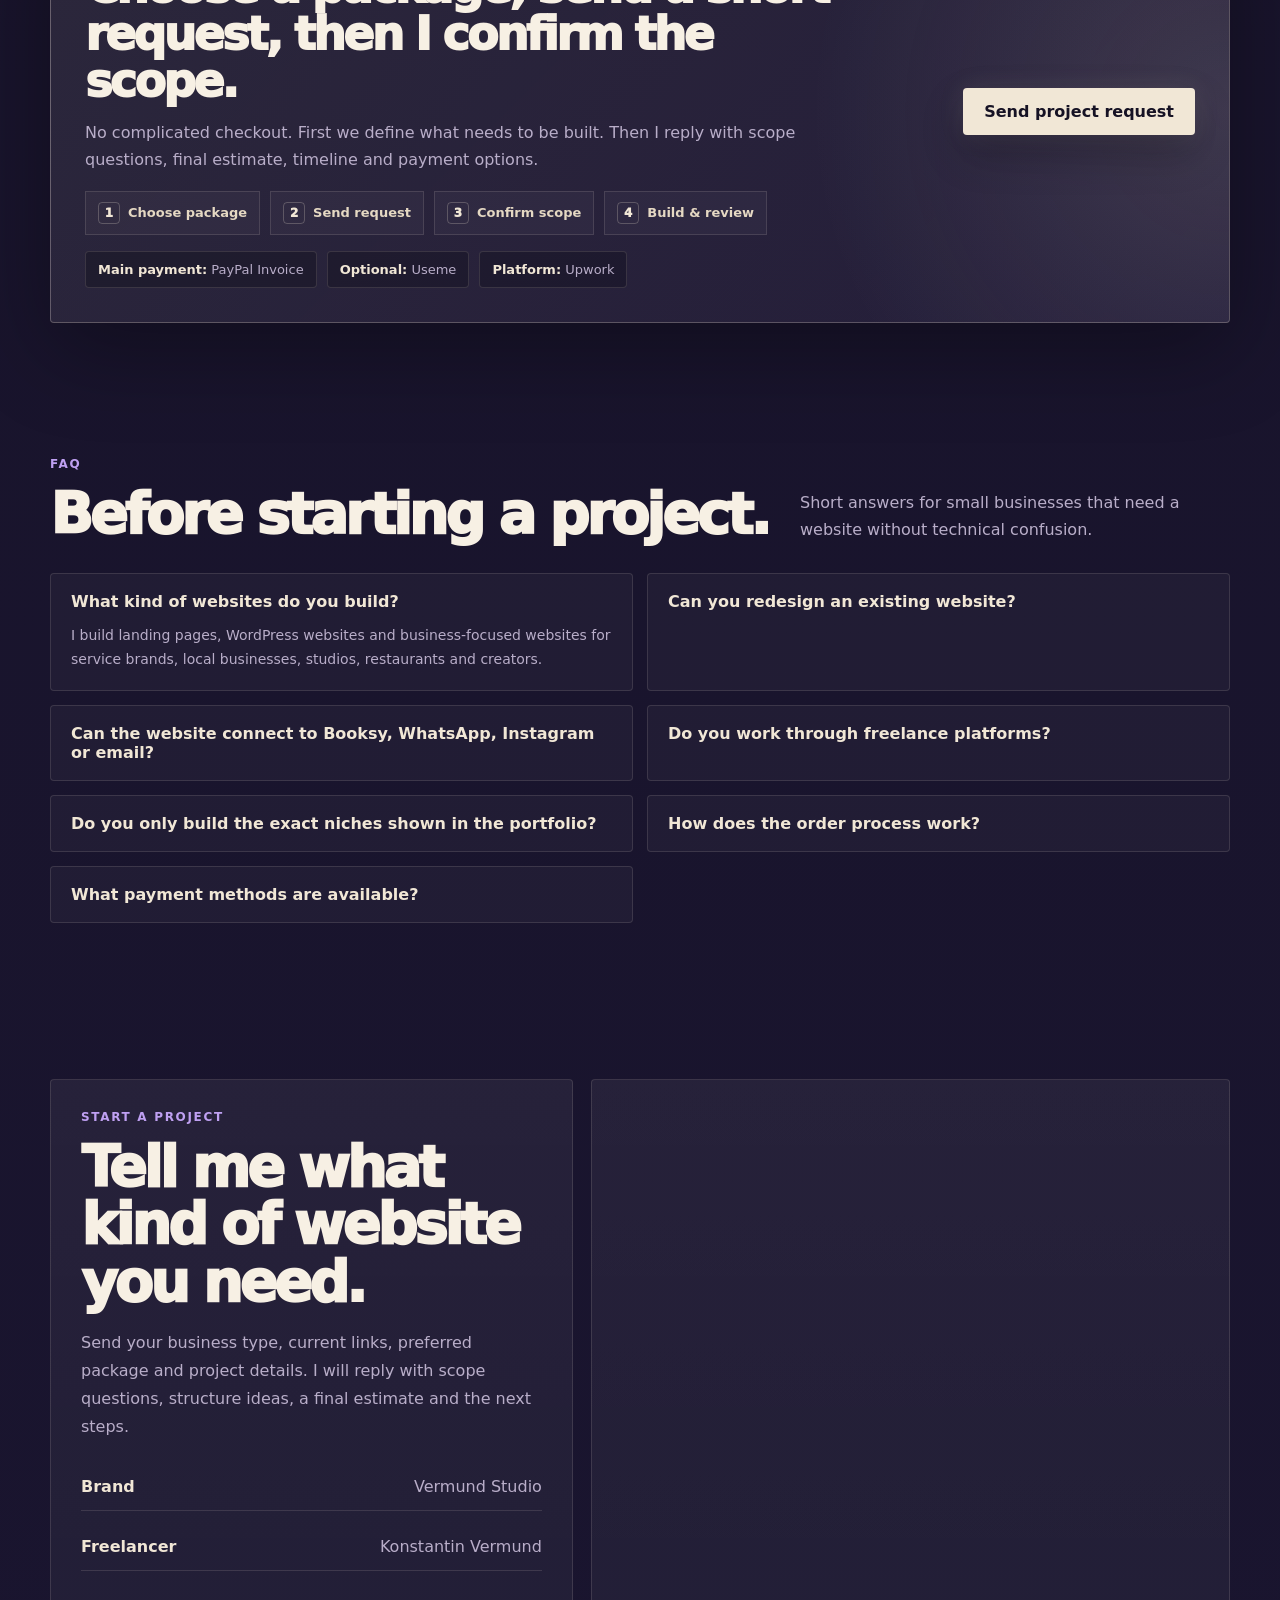
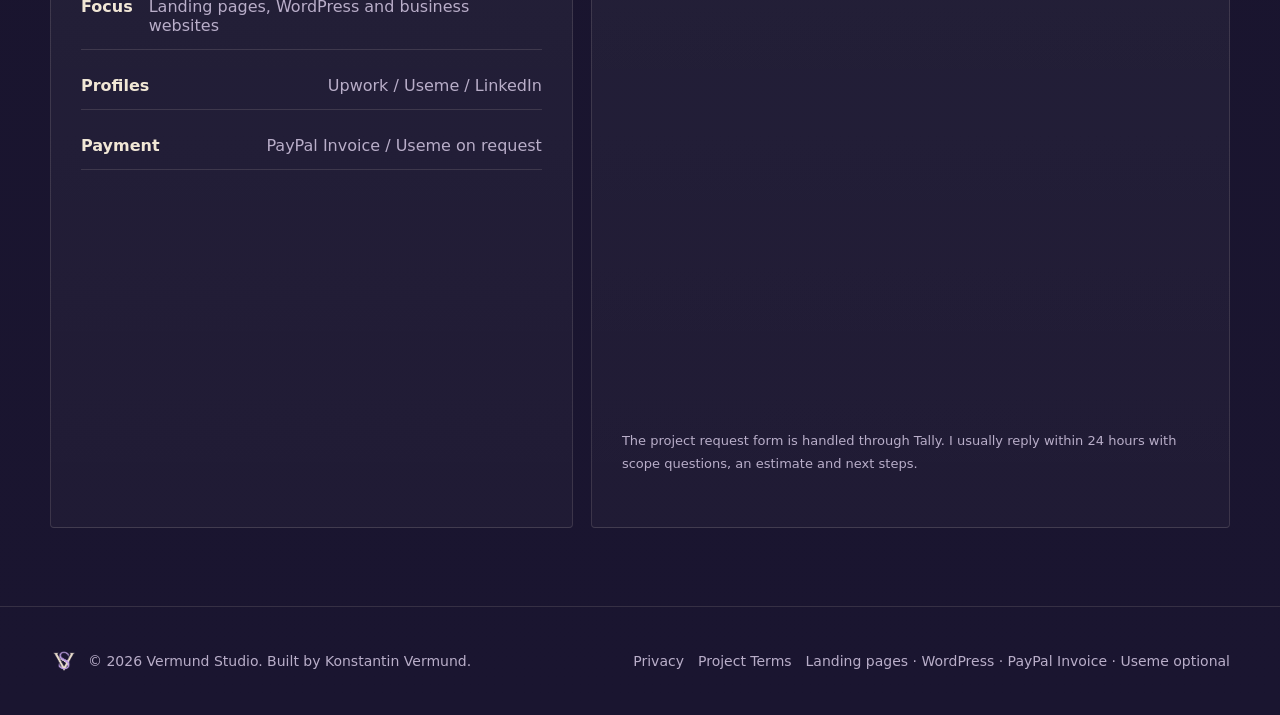
==== commit b895da18: "Add files via upload" ====
--- a/index.html
+++ b/index.html
@@ -3,9 +3,9 @@
 <head>
   <meta charset="utf-8">
   <meta name="viewport" content="width=device-width, initial-scale=1">
-  <title>Vermund Studio — Landing Pages, WordPress & Business Websites</title>
+  <title>Vermund Studio - Landing Pages, WordPress & Business Websites</title>
   <meta name="description" content="Vermund Studio builds landing pages, WordPress websites and business-focused websites for local services, studios, restaurants and creators.">
-  <meta property="og:title" content="Vermund Studio — Landing Pages, WordPress & Business Websites">
+  <meta property="og:title" content="Vermund Studio - Landing Pages, WordPress & Business Websites">
   <meta property="og:description" content="Landing pages, WordPress websites and business-focused sites by Konstantin Vermund.">
   <meta property="og:type" content="website">
   <meta property="og:image" content="assets/img/vs-logo-primary.png">
@@ -82,7 +82,7 @@
       <div class="container intro-card reveal">
         <div><div class="section-kicker">Who is behind the studio</div><h2>Vermund Studio is not a faceless agency. It is my personal web brand.</h2></div>
         <div>
-          <p>I am Konstantin Vermund, a web creator focused on clean business websites: landing pages, WordPress pages, service websites and small web tools. I keep the process practical — first structure, then design, then build, then review and delivery.</p>
+          <p>I am Konstantin Vermund, a web creator focused on clean business websites: landing pages, WordPress pages, service websites and small web tools. I keep the process practical - first structure, then design, then build, then review and delivery.</p>
           <div class="trust-tags" aria-label="Trust points"><span>Named freelancer</span><span>Live portfolio links</span><span>Responsive layout</span><span>Upwork / Useme / LinkedIn</span></div>
         </div>
       </div>
@@ -139,7 +139,7 @@
               <li>Basic SEO structure and page title</li>
               <li>Estimated delivery: 2–4 days</li>
             </ul>
-            <button class="btn btn-secondary package-btn" data-package="Mini Landing — from €120">Choose Mini</button>
+            <button class="btn btn-secondary package-btn" data-package="Mini Landing - from €120">Choose Mini</button>
           </article>
 
           <article class="package featured reveal">
@@ -160,7 +160,7 @@
               <li>Responsive layout and launch-ready structure</li>
               <li>Estimated delivery: 4–7 days</li>
             </ul>
-            <button class="btn btn-primary package-btn" data-package="Business Website — from €250">Choose Business</button>
+            <button class="btn btn-primary package-btn" data-package="Business Website - from €250">Choose Business</button>
           </article>
 
           <article class="package reveal">
@@ -181,7 +181,7 @@
               <li>Optional domain/hosting guidance</li>
               <li>Estimated delivery: 5–10 days</li>
             </ul>
-            <button class="btn btn-secondary package-btn" data-package="WordPress Website — from €350">Choose WordPress</button>
+            <button class="btn btn-secondary package-btn" data-package="WordPress Website - from €350">Choose WordPress</button>
           </article>
 
           <article class="package reveal">
@@ -201,7 +201,7 @@
               <li>Integration with an existing landing page</li>
               <li>Estimated delivery: 3–7 days</li>
             </ul>
-            <button class="btn btn-secondary package-btn" data-package="Small Web Tool — from €150">Choose Web Tool</button>
+            <button class="btn btn-secondary package-btn" data-package="Small Web Tool - from €150">Choose Web Tool</button>
           </article>
 
           <article class="package reveal">
@@ -221,7 +221,7 @@
               <li>Contact section improvement</li>
               <li>Estimated delivery: 1–3 days</li>
             </ul>
-            <button class="btn btn-secondary package-btn" data-package="Redesign / Fixes — from €60">Choose Fixes</button>
+            <button class="btn btn-secondary package-btn" data-package="Redesign / Fixes - from €60">Choose Fixes</button>
           </article>
         </div>
 
@@ -242,15 +242,15 @@
       <div class="container">
         <div class="section-head reveal"><div><div class="section-kicker">Portfolio</div><h2>Selected work across business niches.</h2></div><p class="section-copy">A broader portfolio with cleaning, service, booking, hospitality, product and editorial website concepts. Each project has a live link and a consistent project card.</p></div>
         <div class="portfolio-grid expanded">
-          <article class="work reveal"><a class="work-preview visual-preview cleaning" href="https://constantinevermund.github.io/cleaning-company/" target="_blank" rel="noopener"><span>Cleaning Service</span><strong>ClearNest Cleaning</strong><em>services · quote request · process · trust blocks</em></a><div class="work-body"><div class="work-meta"><span>Cleaning company</span><span>Quote request</span><span>Service landing</span><span>Local business</span></div><h3>ClearNest Cleaning — Cleaning Service Website</h3><p>A cleaning company website concept for homes, rentals and small offices with service sections, example work, process, FAQ and quote request flow.</p><a class="text-link" href="https://constantinevermund.github.io/cleaning-company/" target="_blank" rel="noopener">View live project →</a></div></article>
-          <article class="work reveal"><a class="work-preview visual-preview auto" href="https://constantinevermund.github.io/Iron-Route-Parts/contact.html" target="_blank" rel="noopener"><span>Service Business</span><strong>Iron Route Parts</strong><em>parts request · contact flow · catalog logic</em></a><div class="work-body"><div class="work-meta"><span>Auto service</span><span>Parts request</span><span>Multi-page</span><span>Contact flow</span></div><h3>Iron Route Parts — Automotive Service Website</h3><p>A service-focused automotive website concept for parts sourcing, vehicle coverage and request-based ordering.</p><a class="text-link" href="https://constantinevermund.github.io/Iron-Route-Parts/contact.html" target="_blank" rel="noopener">View live project →</a></div></article>
-          <article class="work reveal"><a class="work-preview visual-preview tattoo" href="https://constantinevermund.github.io/Predator-Tattoo-Studio/artists.html" target="_blank" rel="noopener"><span>Studio Website</span><strong>Predator Tattoo Studio</strong><em>artists · services · aftercare · booking</em></a><div class="work-body"><div class="work-meta"><span>Tattoo studio</span><span>Booking flow</span><span>Premium UI</span><span>Multi-page</span></div><h3>Predator Tattoo Studio — Premium Tattoo Website</h3><p>A tattoo studio concept with artists, services, aftercare content, booking direction and strong visual identity.</p><a class="text-link" href="https://constantinevermund.github.io/Predator-Tattoo-Studio/artists.html" target="_blank" rel="noopener">View live project →</a></div></article>
-          <article class="work reveal"><a class="work-preview visual-preview barber" href="https://constantinevermund.github.io/Barbershop-Glamour-and-Prestige/booking.html" target="_blank" rel="noopener"><span>Local Business</span><strong>Barbershop Glamour</strong><em>services · booking · reviews · status flow</em></a><div class="work-body"><div class="work-meta"><span>Barbershop</span><span>Booking</span><span>Reviews</span><span>Local business</span></div><h3>Barbershop Glamour & Prestige — Salon Booking Website</h3><p>A salon website concept with service catalog, reviews, gallery, booking request and reservation status flow.</p><a class="text-link" href="https://constantinevermund.github.io/Barbershop-Glamour-and-Prestige/booking.html" target="_blank" rel="noopener">View live project →</a></div></article>
-          <article class="work reveal"><a class="work-preview visual-preview parrot" href="https://constantinevermund.github.io/Black-Parrot-Tavern/" target="_blank" rel="noopener"><span>Hospitality</span><strong>Black Parrot Tavern</strong><em>menu · bar identity · interior · atmosphere</em></a><div class="work-body"><div class="work-meta"><span>Restaurant</span><span>Menu</span><span>Hospitality</span><span>Visual concept</span></div><h3>Black Parrot Tavern — Restaurant & Bar Website</h3><p>An atmospheric restaurant/bar concept with menu sections, rum bar identity, interior presentation and hospitality-focused direction.</p><a class="text-link" href="https://constantinevermund.github.io/Black-Parrot-Tavern/" target="_blank" rel="noopener">View live project →</a></div></article>
-          <article class="work reveal"><a class="work-preview visual-preview comfort-multi" href="https://constantinevermund.github.io/Multi-atomic-comfort/" target="_blank" rel="noopener"><span>Café Website</span><strong>Atomic Comfort</strong><em>multi-page · calm UI · local business structure</em></a><div class="work-body"><div class="work-meta"><span>Café concept</span><span>Multi-page</span><span>Responsive</span><span>Clean UI</span></div><h3>Atomic Comfort — Multi-page Website</h3><p>A multi-page café website concept showing clean navigation, calm visual hierarchy and local-business structure.</p><a class="text-link" href="https://constantinevermund.github.io/Multi-atomic-comfort/" target="_blank" rel="noopener">View live project →</a></div></article>
-          <article class="work reveal"><a class="work-preview visual-preview comfort" href="https://constantinevermund.github.io/atomic-comfort/" target="_blank" rel="noopener"><span>Café Landing</span><strong>Atomic Comfort</strong><em>minimal · atmosphere · direct CTA flow</em></a><div class="work-body"><div class="work-meta"><span>Café landing</span><span>Minimal</span><span>Atmosphere</span><span>CTA flow</span></div><h3>Atomic Comfort — Landing Page</h3><p>A one-page café landing concept focused on readability, atmosphere and direct calls to action.</p><a class="text-link" href="https://constantinevermund.github.io/atomic-comfort/" target="_blank" rel="noopener">View live project →</a></div></article>
-          <article class="work reveal"><a class="work-preview visual-preview snacks" href="https://constantinevermund.github.io/atomik-snacks/" target="_blank" rel="noopener"><span>Product Brand</span><strong>Atomik Snacks</strong><em>product sections · typography · brand landing</em></a><div class="work-body"><div class="work-meta"><span>Product brand</span><span>Creative direction</span><span>Typography</span><span>Landing</span></div><h3>Atomic Snack Corporation — Product Brand Website</h3><p>A product-focused brand website concept with strong typography, offer presentation and structured product sections.</p><a class="text-link" href="https://constantinevermund.github.io/atomik-snacks/" target="_blank" rel="noopener">View live project →</a></div></article>
-          <article class="work reveal"><a class="work-preview visual-preview book" href="https://constantinevermund.github.io/black-book/" target="_blank" rel="noopener"><span>Editorial Landing</span><strong>The Black Ledger</strong><em>book cover · excerpt · author block</em></a><div class="work-body"><div class="work-meta"><span>Book landing</span><span>Editorial</span><span>Creative</span><span>Storytelling</span></div><h3>The Black Ledger — Book Landing Page</h3><p>A dark editorial landing page for a book project with cover presentation, excerpt section and author-focused structure.</p><a class="text-link" href="https://constantinevermund.github.io/black-book/" target="_blank" rel="noopener">View live project →</a></div></article>
+          <article class="work reveal"><a class="work-preview visual-preview cleaning" href="https://constantinevermund.github.io/cleaning-company/" target="_blank" rel="noopener"><span>Cleaning Service</span><strong>ClearNest Cleaning</strong><em>services · quote request · process · trust blocks</em></a><div class="work-body"><div class="work-meta"><span>Cleaning company</span><span>Quote request</span><span>Service landing</span><span>Local business</span></div><h3>ClearNest Cleaning - Cleaning Service Website</h3><p>A cleaning company website concept for homes, rentals and small offices with service sections, example work, process, FAQ and quote request flow.</p><a class="text-link" href="https://constantinevermund.github.io/cleaning-company/" target="_blank" rel="noopener">View live project →</a></div></article>
+          <article class="work reveal"><a class="work-preview visual-preview auto" href="https://constantinevermund.github.io/Iron-Route-Parts/contact.html" target="_blank" rel="noopener"><span>Service Business</span><strong>Iron Route Parts</strong><em>parts request · contact flow · catalog logic</em></a><div class="work-body"><div class="work-meta"><span>Auto service</span><span>Parts request</span><span>Multi-page</span><span>Contact flow</span></div><h3>Iron Route Parts - Automotive Service Website</h3><p>A service-focused automotive website concept for parts sourcing, vehicle coverage and request-based ordering.</p><a class="text-link" href="https://constantinevermund.github.io/Iron-Route-Parts/contact.html" target="_blank" rel="noopener">View live project →</a></div></article>
+          <article class="work reveal"><a class="work-preview visual-preview tattoo" href="https://constantinevermund.github.io/Predator-Tattoo-Studio/artists.html" target="_blank" rel="noopener"><span>Studio Website</span><strong>Predator Tattoo Studio</strong><em>artists · services · aftercare · booking</em></a><div class="work-body"><div class="work-meta"><span>Tattoo studio</span><span>Booking flow</span><span>Premium UI</span><span>Multi-page</span></div><h3>Predator Tattoo Studio - Premium Tattoo Website</h3><p>A tattoo studio concept with artists, services, aftercare content, booking direction and strong visual identity.</p><a class="text-link" href="https://constantinevermund.github.io/Predator-Tattoo-Studio/artists.html" target="_blank" rel="noopener">View live project →</a></div></article>
+          <article class="work reveal"><a class="work-preview visual-preview barber" href="https://constantinevermund.github.io/Barbershop-Glamour-and-Prestige/booking.html" target="_blank" rel="noopener"><span>Local Business</span><strong>Barbershop Glamour</strong><em>services · booking · reviews · status flow</em></a><div class="work-body"><div class="work-meta"><span>Barbershop</span><span>Booking</span><span>Reviews</span><span>Local business</span></div><h3>Barbershop Glamour & Prestige - Salon Booking Website</h3><p>A salon website concept with service catalog, reviews, gallery, booking request and reservation status flow.</p><a class="text-link" href="https://constantinevermund.github.io/Barbershop-Glamour-and-Prestige/booking.html" target="_blank" rel="noopener">View live project →</a></div></article>
+          <article class="work reveal"><a class="work-preview visual-preview parrot" href="https://constantinevermund.github.io/Black-Parrot-Tavern/" target="_blank" rel="noopener"><span>Hospitality</span><strong>Black Parrot Tavern</strong><em>menu · bar identity · interior · atmosphere</em></a><div class="work-body"><div class="work-meta"><span>Restaurant</span><span>Menu</span><span>Hospitality</span><span>Visual concept</span></div><h3>Black Parrot Tavern - Restaurant & Bar Website</h3><p>An atmospheric restaurant/bar concept with menu sections, rum bar identity, interior presentation and hospitality-focused direction.</p><a class="text-link" href="https://constantinevermund.github.io/Black-Parrot-Tavern/" target="_blank" rel="noopener">View live project →</a></div></article>
+          <article class="work reveal"><a class="work-preview visual-preview comfort-multi" href="https://constantinevermund.github.io/Multi-atomic-comfort/" target="_blank" rel="noopener"><span>Café Website</span><strong>Atomic Comfort</strong><em>multi-page · calm UI · local business structure</em></a><div class="work-body"><div class="work-meta"><span>Café concept</span><span>Multi-page</span><span>Responsive</span><span>Clean UI</span></div><h3>Atomic Comfort - Multi-page Website</h3><p>A multi-page café website concept showing clean navigation, calm visual hierarchy and local-business structure.</p><a class="text-link" href="https://constantinevermund.github.io/Multi-atomic-comfort/" target="_blank" rel="noopener">View live project →</a></div></article>
+          <article class="work reveal"><a class="work-preview visual-preview comfort" href="https://constantinevermund.github.io/atomic-comfort/" target="_blank" rel="noopener"><span>Café Landing</span><strong>Atomic Comfort</strong><em>minimal · atmosphere · direct CTA flow</em></a><div class="work-body"><div class="work-meta"><span>Café landing</span><span>Minimal</span><span>Atmosphere</span><span>CTA flow</span></div><h3>Atomic Comfort - Landing Page</h3><p>A one-page café landing concept focused on readability, atmosphere and direct calls to action.</p><a class="text-link" href="https://constantinevermund.github.io/atomic-comfort/" target="_blank" rel="noopener">View live project →</a></div></article>
+          <article class="work reveal"><a class="work-preview visual-preview snacks" href="https://constantinevermund.github.io/atomik-snacks/" target="_blank" rel="noopener"><span>Product Brand</span><strong>Atomik Snacks</strong><em>product sections · typography · brand landing</em></a><div class="work-body"><div class="work-meta"><span>Product brand</span><span>Creative direction</span><span>Typography</span><span>Landing</span></div><h3>Atomic Snack Corporation - Product Brand Website</h3><p>A product-focused brand website concept with strong typography, offer presentation and structured product sections.</p><a class="text-link" href="https://constantinevermund.github.io/atomik-snacks/" target="_blank" rel="noopener">View live project →</a></div></article>
+          <article class="work reveal"><a class="work-preview visual-preview book" href="https://constantinevermund.github.io/black-book/" target="_blank" rel="noopener"><span>Editorial Landing</span><strong>The Black Ledger</strong><em>book cover · excerpt · author block</em></a><div class="work-body"><div class="work-meta"><span>Book landing</span><span>Editorial</span><span>Creative</span><span>Storytelling</span></div><h3>The Black Ledger - Book Landing Page</h3><p>A dark editorial landing page for a book project with cover presentation, excerpt section and author-focused structure.</p><a class="text-link" href="https://constantinevermund.github.io/black-book/" target="_blank" rel="noopener">View live project →</a></div></article>
         </div>
         <div class="concept-note reveal"><strong>Portfolio note:</strong> these are self-directed portfolio projects created to demonstrate layout, visual hierarchy, responsive structure and front-end presentation. The same approach can be adapted for client websites in cleaning, service, hospitality, beauty, tattoo, auto, product and creative niches.</div>
       </div>
@@ -326,7 +326,7 @@
       <div class="container contact-grid">
         <div class="contact-card reveal">
           <div class="section-kicker">Start a project</div><h2>Tell me what kind of website you need.</h2><p>Send your business type, current links, preferred package and project details. I will reply with scope questions, structure ideas, a final estimate and the next steps.</p>
-          <div class="contact-list"><span><strong>Brand</strong> Vermund Studio</span><span><strong>Freelancer</strong> Konstantin Vermund</span><span><strong>Focus</strong> Landing pages, WordPress and business websites</span><span><strong>Profiles</strong> Upwork / Useme / LinkedIn</span><span><strong>Payment</strong> PayPal Invoice / Useme on request</span><span><strong>Portfolio hub</strong> <a href="https://constantinevermund.github.io/" target="_blank" rel="noopener">GitHub Pages</a></span></div>
+          <div class="contact-list"><span><strong>Brand</strong> Vermund Studio</span><span><strong>Freelancer</strong> Konstantin Vermund</span><span><strong>Focus</strong> Landing pages, WordPress and business websites</span><span><strong>Profiles</strong> Upwork / Useme / LinkedIn</span><span><strong>Payment</strong> PayPal Invoice / Useme on request</span></div>
         </div>
         <div class="contact-card reveal tally-card">
           <iframe class="tally-form" src="https://tally.so/embed/ZjP2dy?alignLeft=1&hideTitle=1&transparentBackground=1&dynamicHeight=1" width="100%" height="920" frameborder="0" marginheight="0" marginwidth="0" title="Vermund Studio project request form"></iframe>
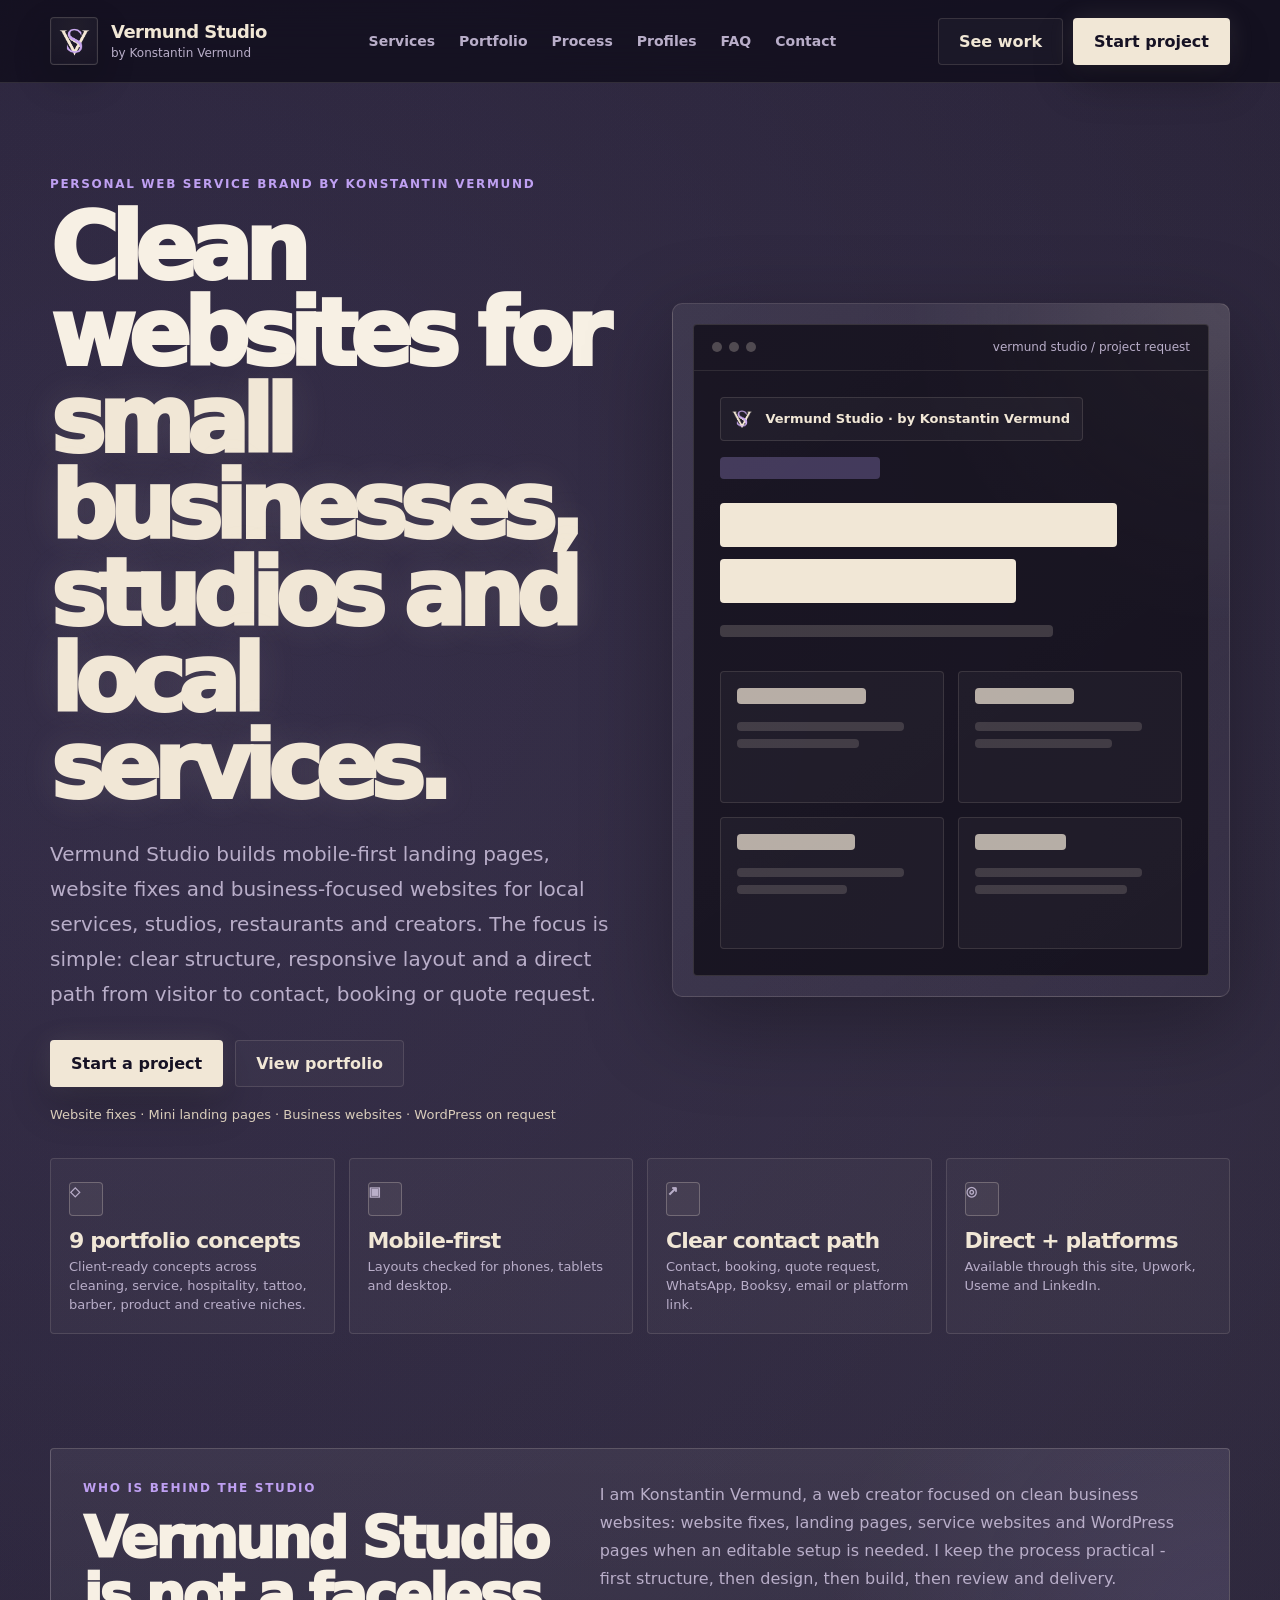
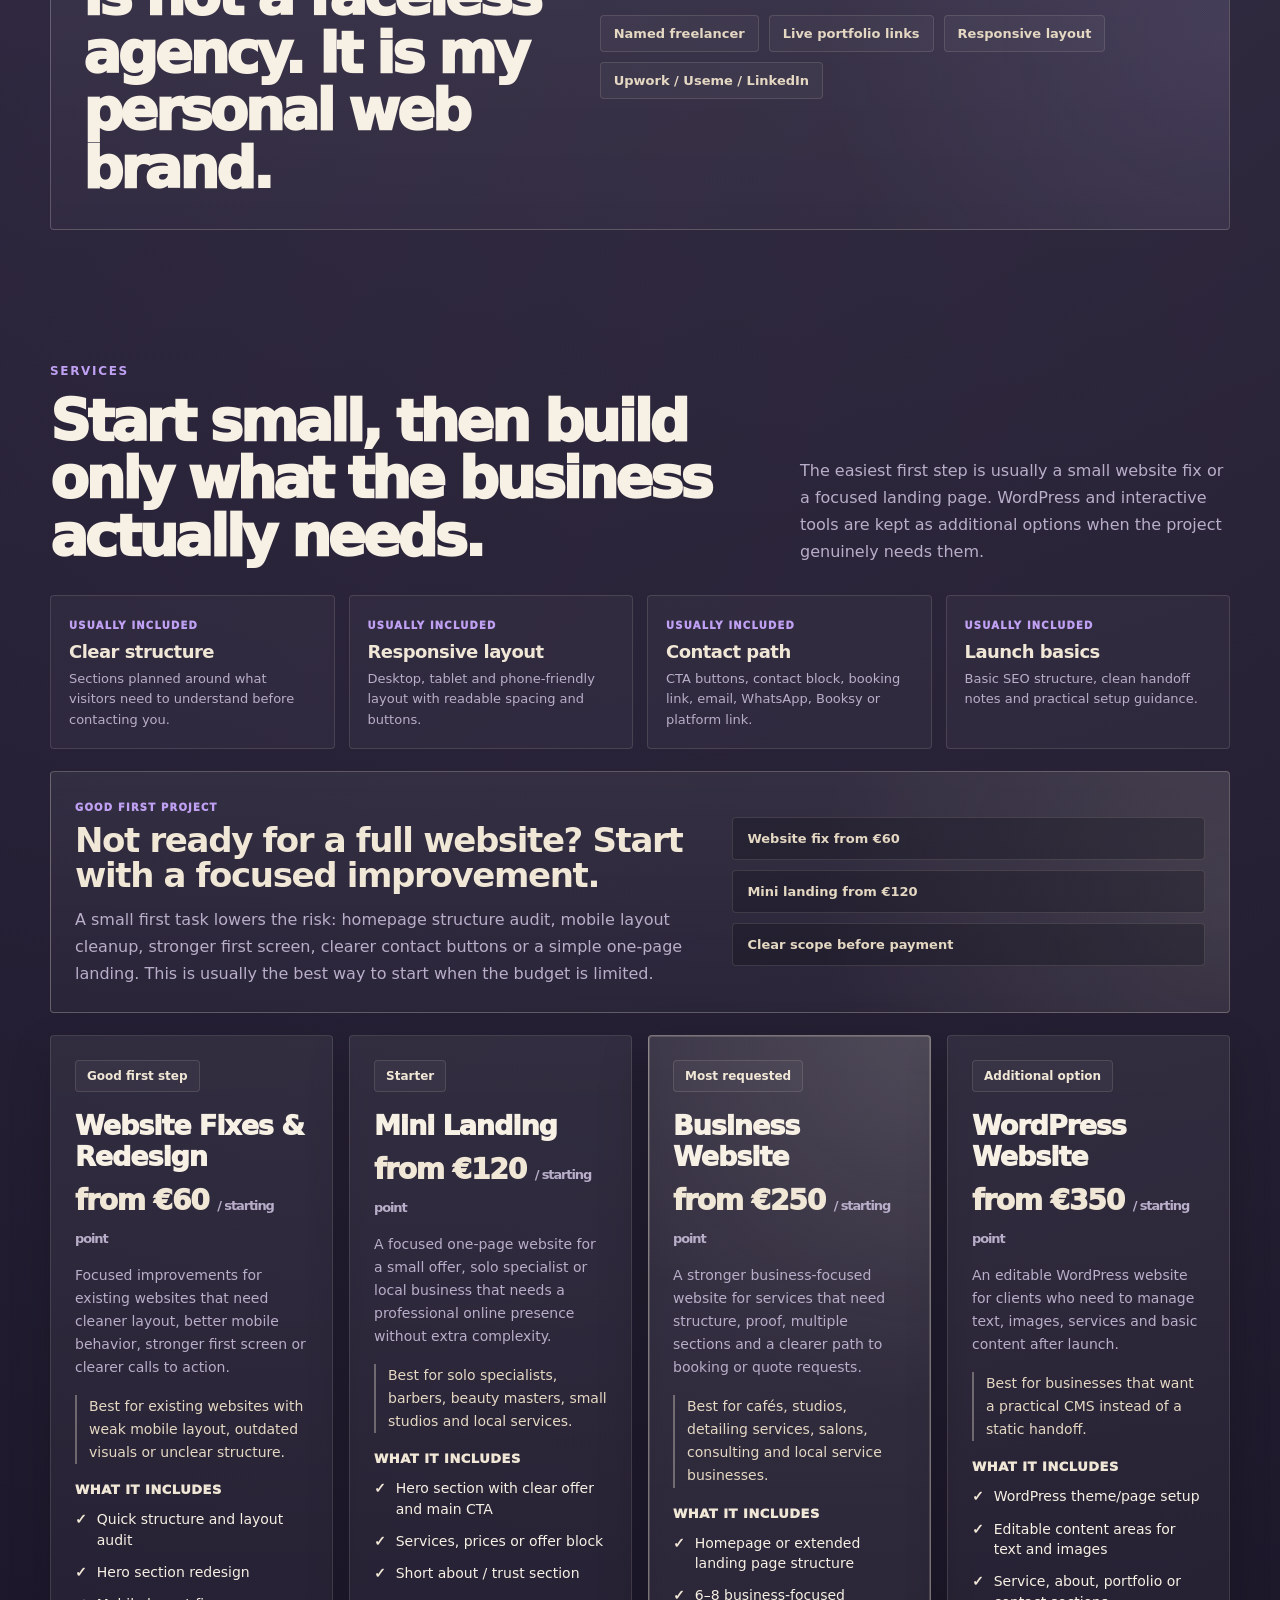
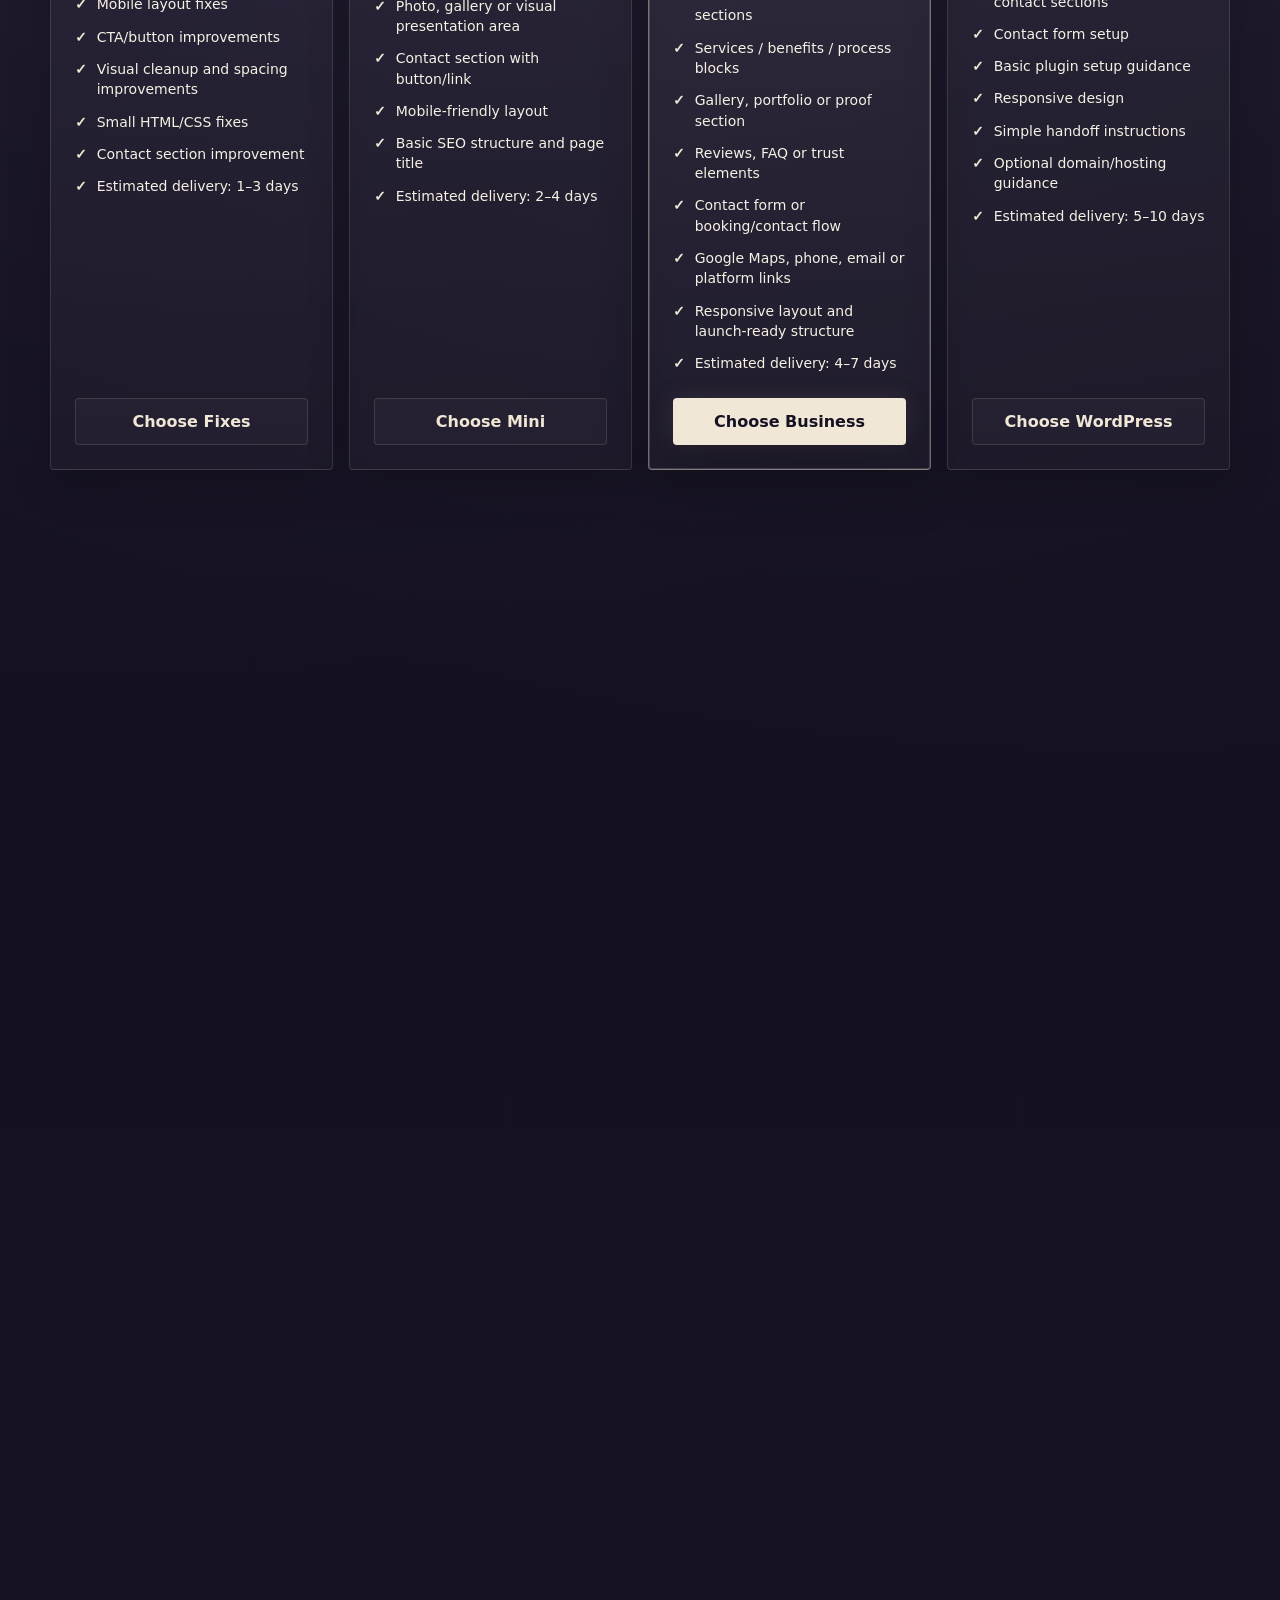
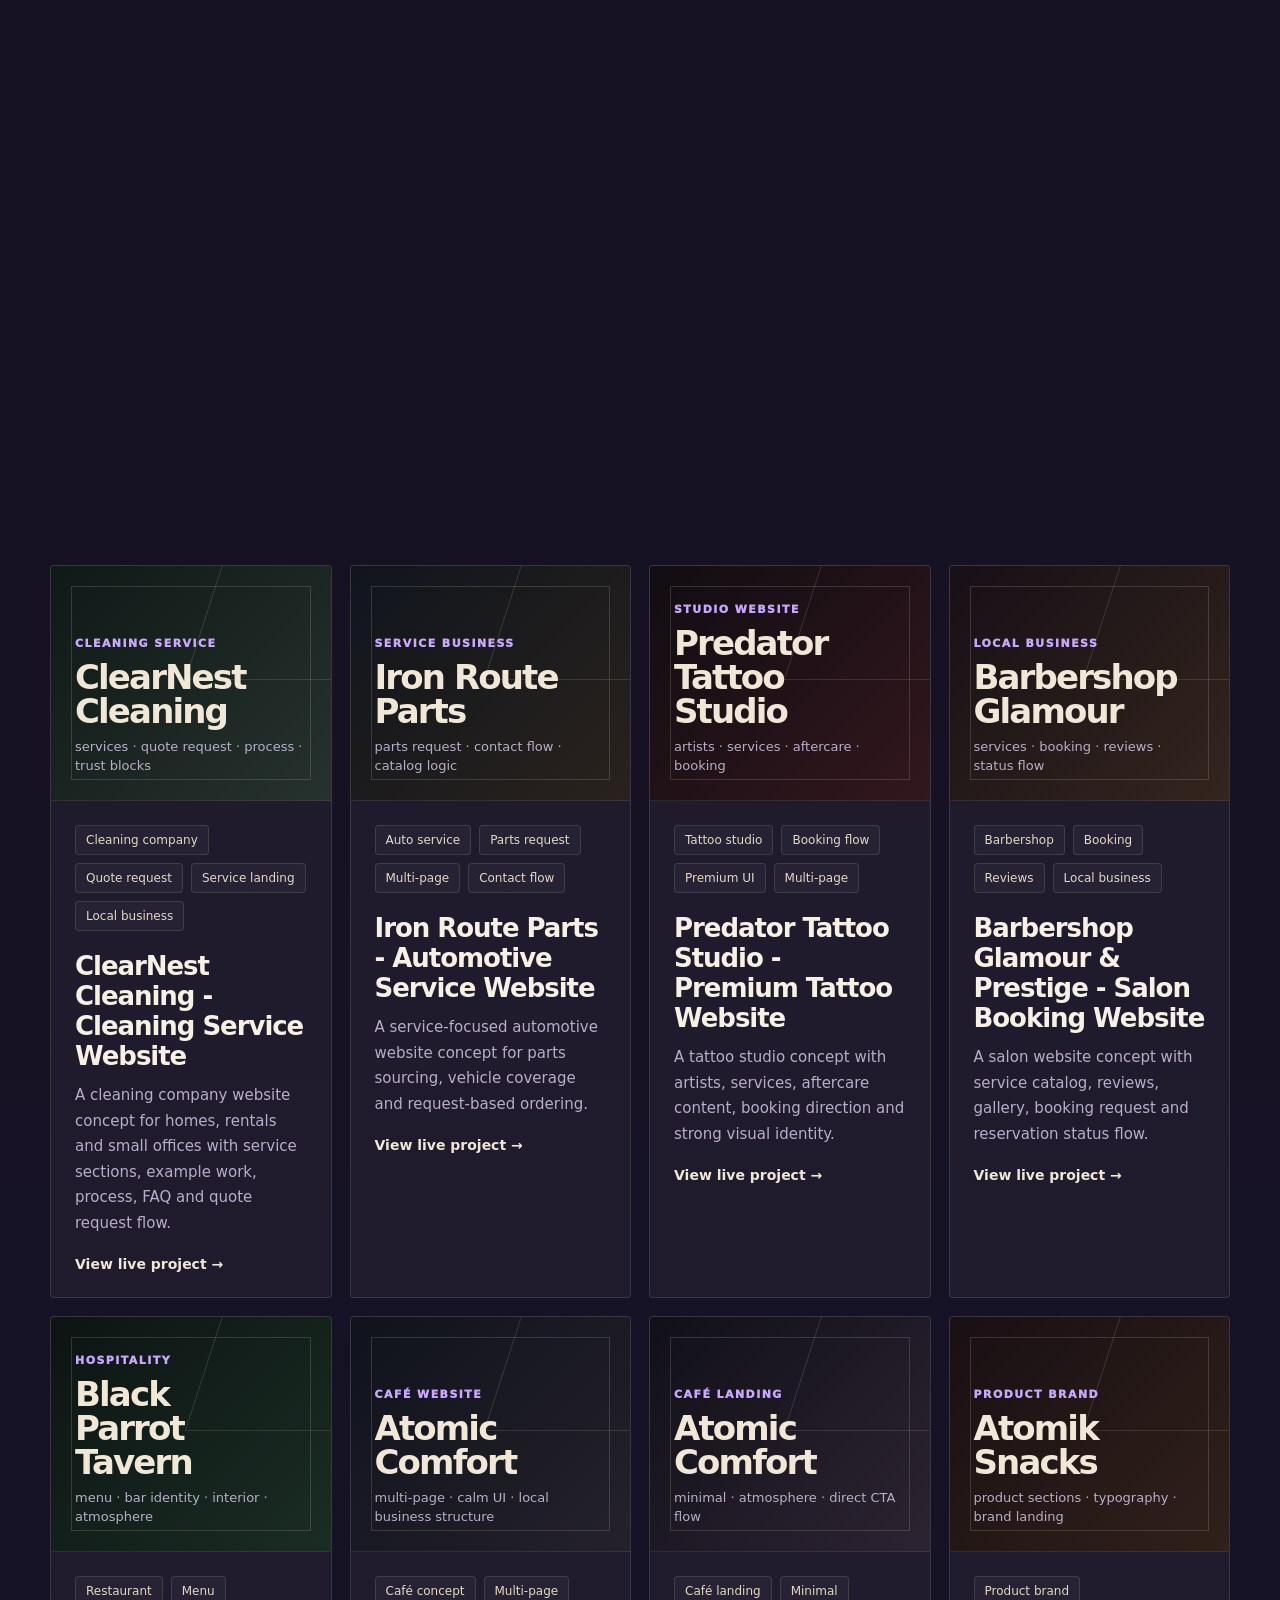
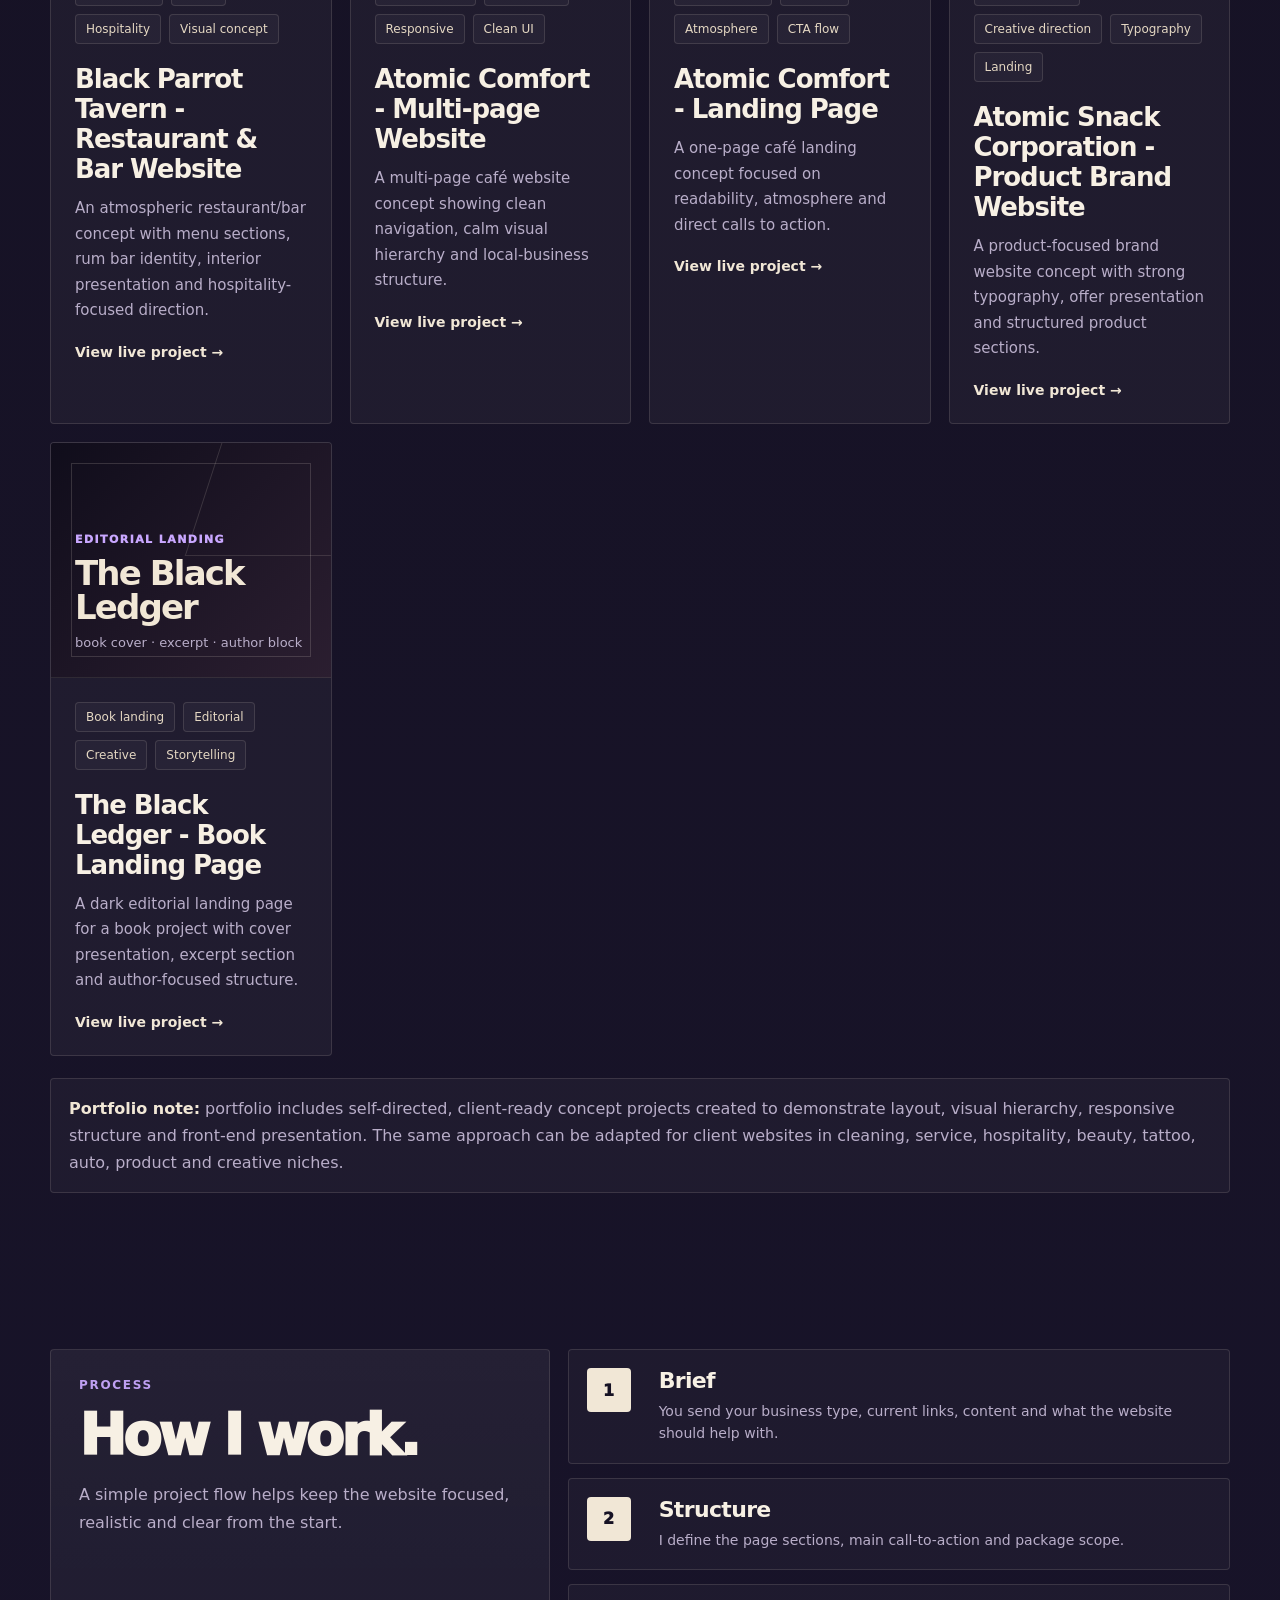
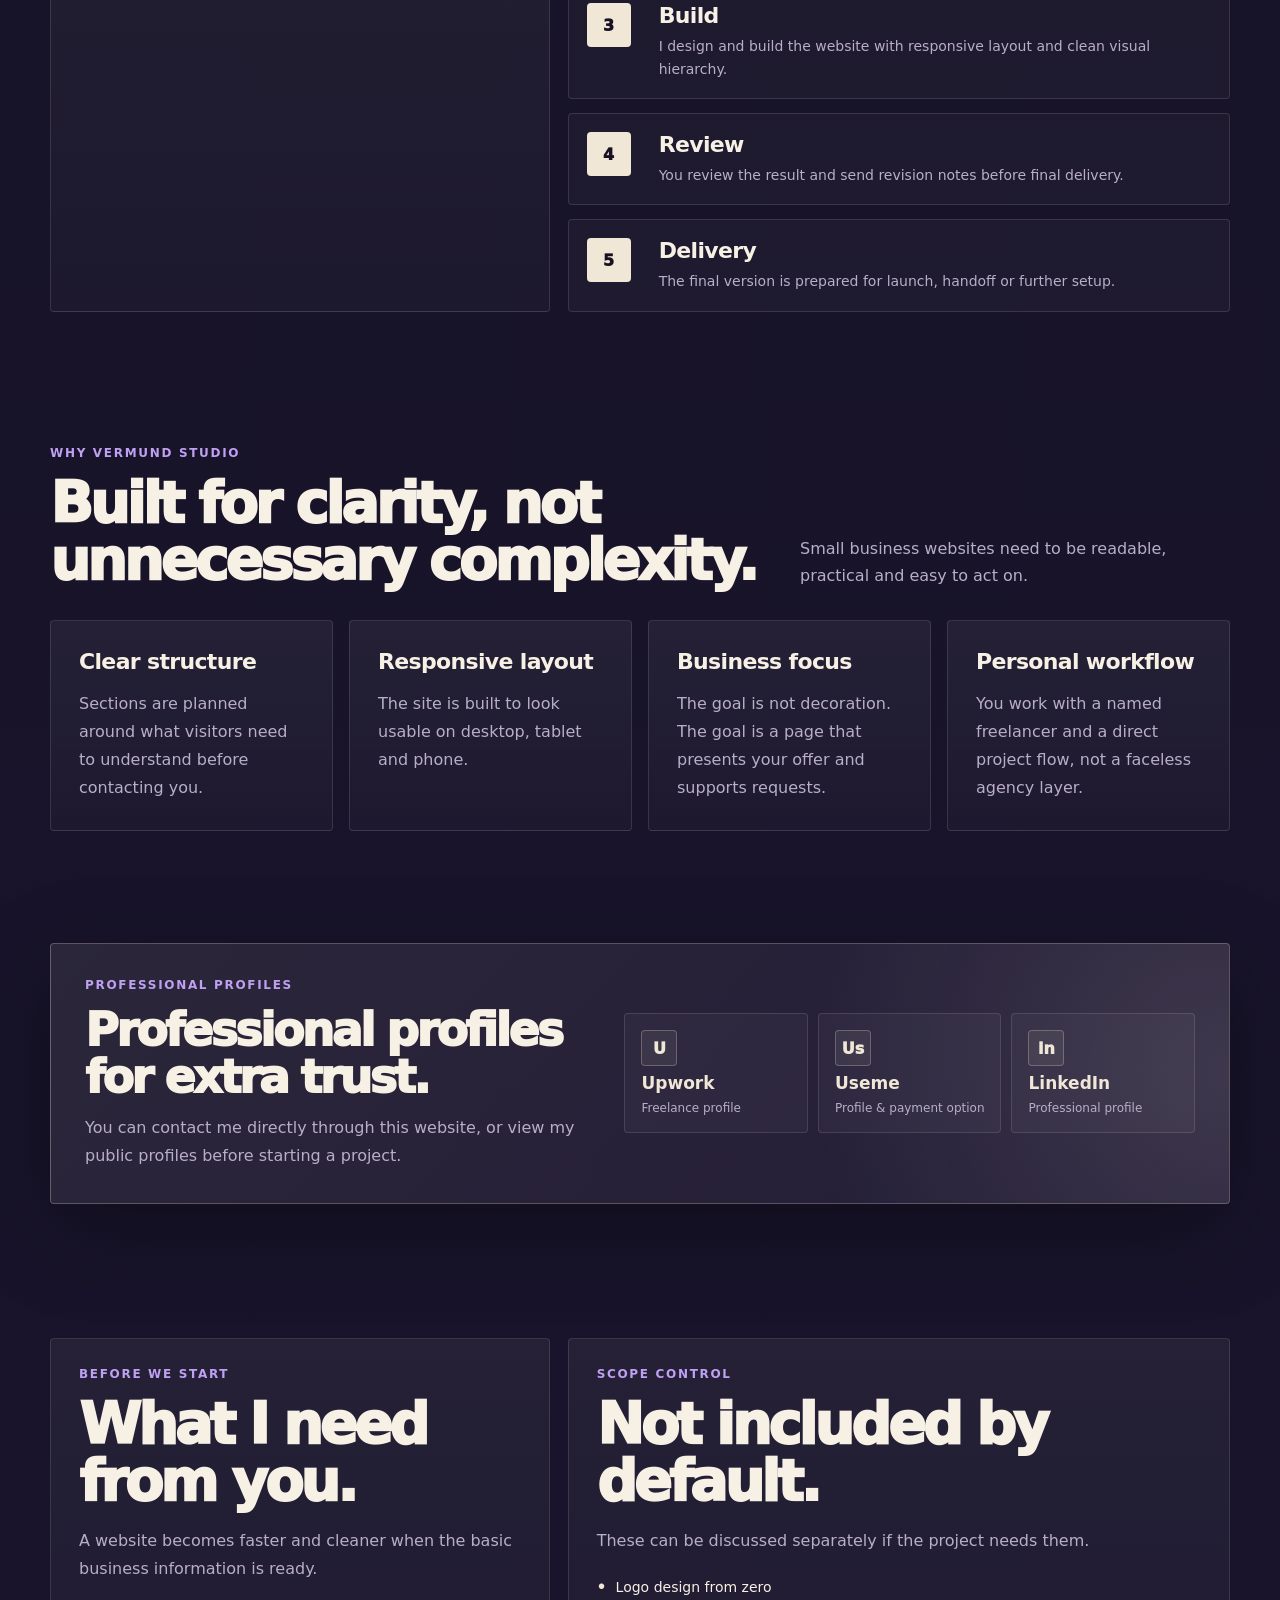
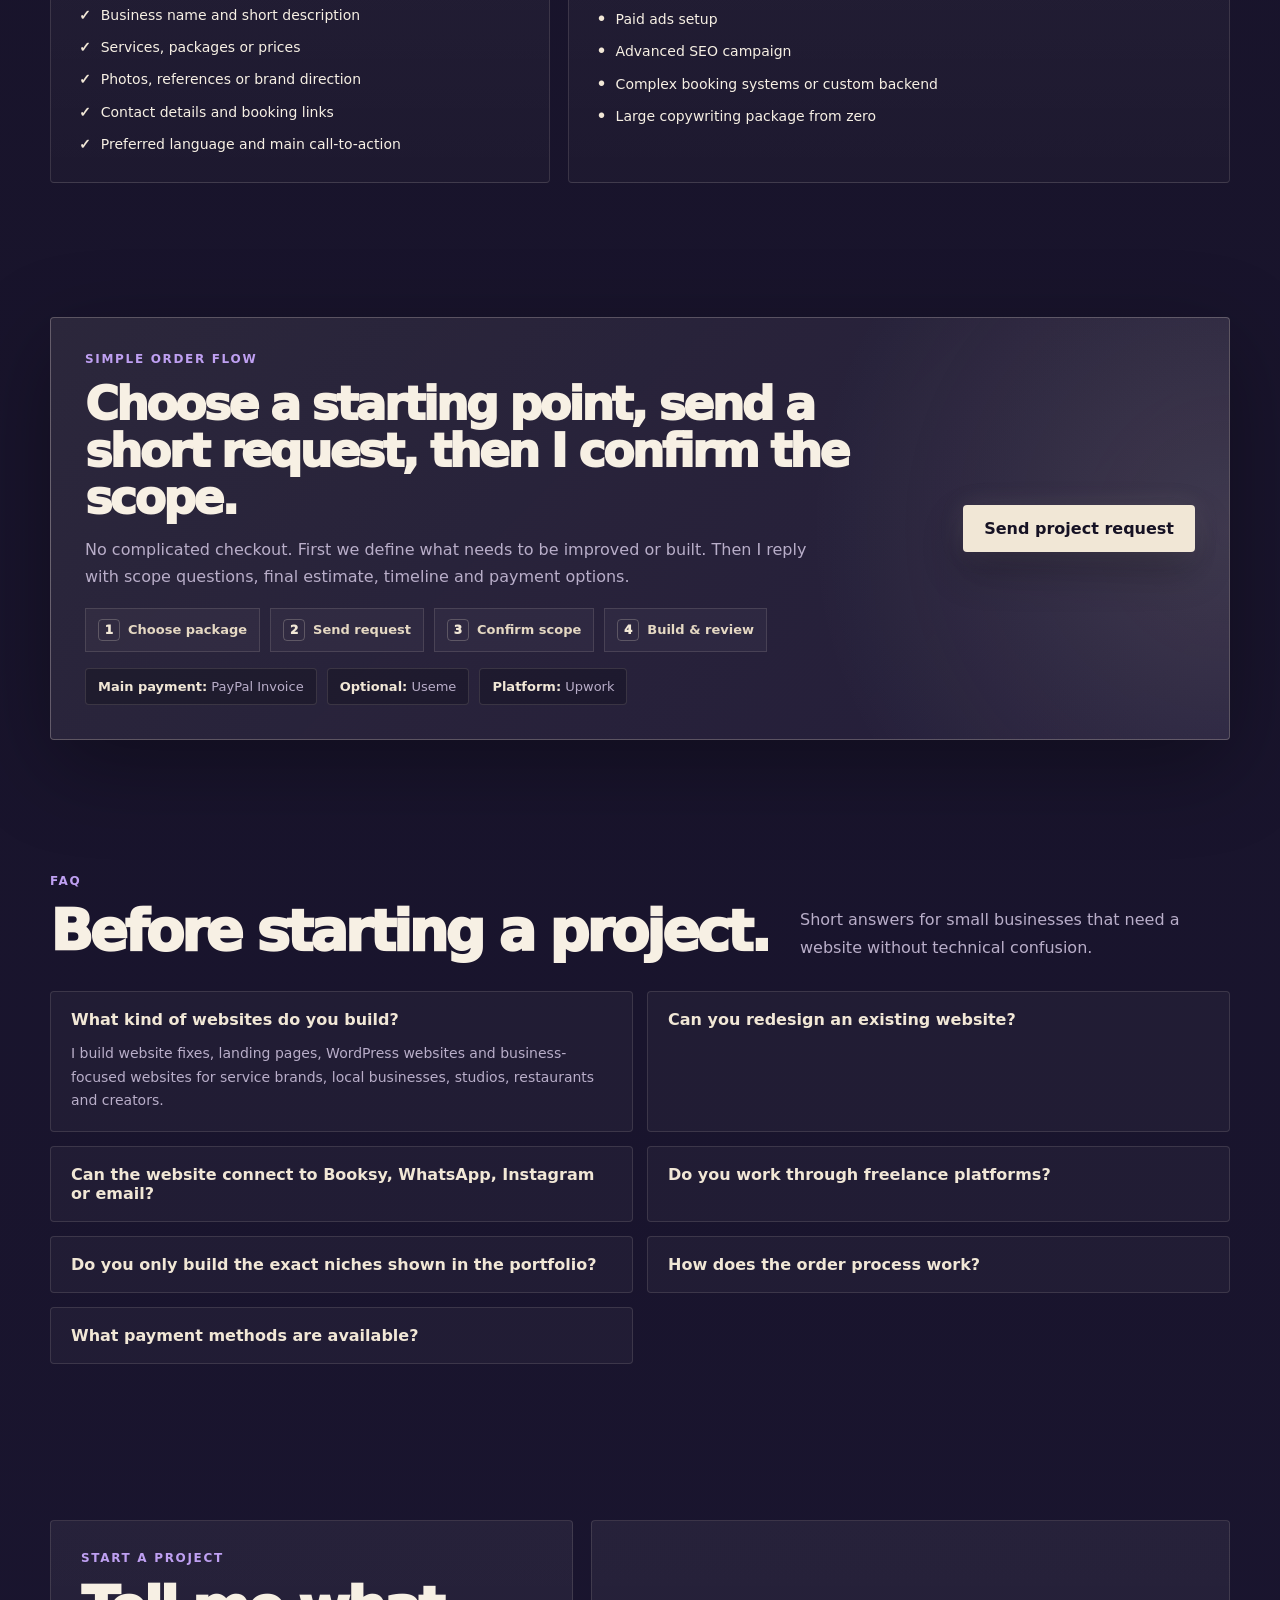
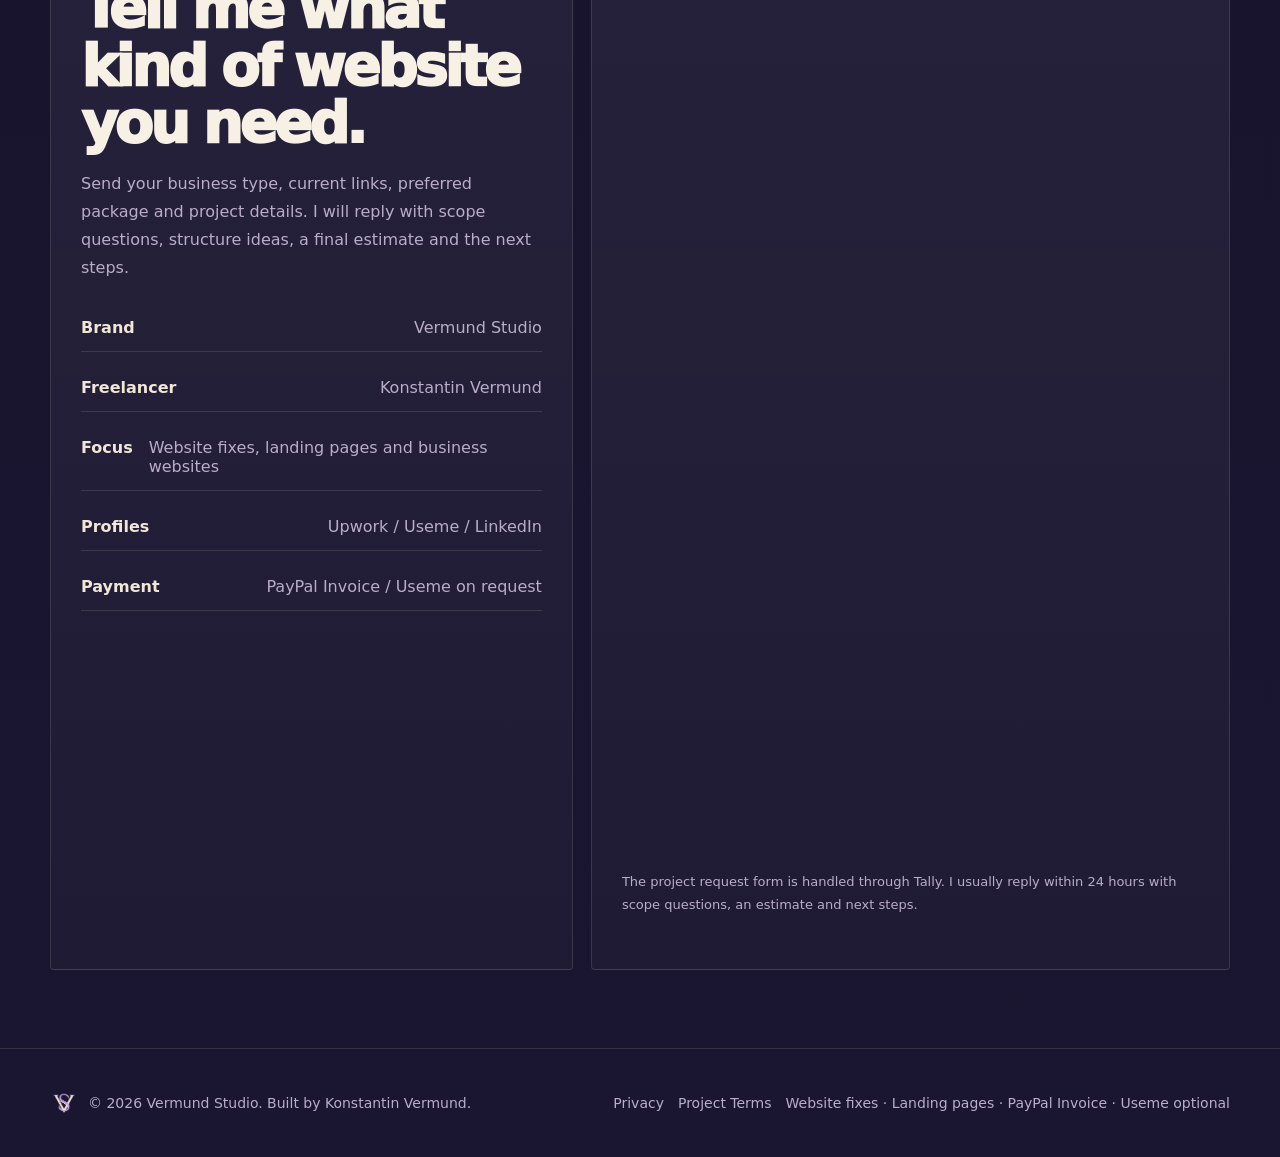
==== commit 53e85a33: "Add files via upload" ====
--- a/index.html
+++ b/index.html
@@ -3,10 +3,10 @@
 <head>
   <meta charset="utf-8">
   <meta name="viewport" content="width=device-width, initial-scale=1">
-  <title>Vermund Studio - Landing Pages, WordPress & Business Websites</title>
-  <meta name="description" content="Vermund Studio builds landing pages, WordPress websites and business-focused websites for local services, studios, restaurants and creators.">
-  <meta property="og:title" content="Vermund Studio - Landing Pages, WordPress & Business Websites">
-  <meta property="og:description" content="Landing pages, WordPress websites and business-focused sites by Konstantin Vermund.">
+  <title>Vermund Studio - Landing Pages & Small Business Websites</title>
+  <meta name="description" content="Vermund Studio builds clean mobile-first landing pages and business websites for small businesses, studios, local services and creators.">
+  <meta property="og:title" content="Vermund Studio - Landing Pages & Small Business Websites">
+  <meta property="og:description" content="Clean landing pages, website fixes and business-focused websites by Konstantin Vermund.">
   <meta property="og:type" content="website">
   <meta property="og:image" content="assets/img/vs-logo-primary.png">
   <meta name="twitter:card" content="summary_large_image">
@@ -42,13 +42,13 @@
       <div class="container hero-grid">
         <div class="hero-copy reveal">
           <div class="eyebrow">Personal web service brand by Konstantin Vermund</div>
-          <h1>Clean websites for businesses that need <span class="gradient-text">clients, not complexity.</span></h1>
-          <p>Vermund Studio builds landing pages, WordPress websites and business-focused websites for local services, studios, restaurants and creators. The focus is simple: clear structure, responsive layout and a direct path from visitor to contact.</p>
+          <h1>Clean websites for <span class="gradient-text">small businesses, studios and local services.</span></h1>
+          <p>Vermund Studio builds mobile-first landing pages, website fixes and business-focused websites for local services, studios, restaurants and creators. The focus is simple: clear structure, responsive layout and a direct path from visitor to contact, booking or quote request.</p>
           <div class="hero-actions">
             <a class="btn btn-primary" href="#contact">Start a project</a>
             <a class="btn btn-secondary" href="#portfolio">View portfolio</a>
           </div>
-          <div class="hero-note">Landing pages · WordPress · Service websites · Local business sites</div>
+          <div class="hero-note">Website fixes · Mini landing pages · Business websites · WordPress on request</div>
         </div>
 
         <div class="hero-card reveal" aria-label="Vermund Studio preview">
@@ -71,9 +71,9 @@
       </div>
 
       <div class="container stats reveal" aria-label="Service highlights">
-        <div class="stat"><span class="card-icon">◇</span><strong>9 portfolio projects</strong><span>Portfolio projects across cleaning, service, hospitality, tattoo, barber, product and creative niches.</span></div>
+        <div class="stat"><span class="card-icon">◇</span><strong>9 portfolio concepts</strong><span>Client-ready concepts across cleaning, service, hospitality, tattoo, barber, product and creative niches.</span></div>
         <div class="stat"><span class="card-icon">▣</span><strong>Mobile-first</strong><span>Layouts checked for phones, tablets and desktop.</span></div>
-        <div class="stat"><span class="card-icon">↗</span><strong>Clear CTA</strong><span>Contact, booking, quote request or platform link.</span></div>
+        <div class="stat"><span class="card-icon">↗</span><strong>Clear contact path</strong><span>Contact, booking, quote request, WhatsApp, Booksy, email or platform link.</span></div>
         <div class="stat"><span class="card-icon">◎</span><strong>Direct + platforms</strong><span>Available through this site, Upwork, Useme and LinkedIn.</span></div>
       </div>
     </section>
@@ -82,7 +82,7 @@
       <div class="container intro-card reveal">
         <div><div class="section-kicker">Who is behind the studio</div><h2>Vermund Studio is not a faceless agency. It is my personal web brand.</h2></div>
         <div>
-          <p>I am Konstantin Vermund, a web creator focused on clean business websites: landing pages, WordPress pages, service websites and small web tools. I keep the process practical - first structure, then design, then build, then review and delivery.</p>
+          <p>I am Konstantin Vermund, a web creator focused on clean business websites: website fixes, landing pages, service websites and WordPress pages when an editable setup is needed. I keep the process practical - first structure, then design, then build, then review and delivery.</p>
           <div class="trust-tags" aria-label="Trust points"><span>Named freelancer</span><span>Live portfolio links</span><span>Responsive layout</span><span>Upwork / Useme / LinkedIn</span></div>
         </div>
       </div>
@@ -93,9 +93,9 @@
         <div class="section-head reveal">
           <div>
             <div class="section-kicker">Services</div>
-            <h2>Website services with clear deliverables.</h2>
-          </div>
-          <p class="section-copy">Each package shows what is included, who it is best for and where the price starts. The final estimate is confirmed after a short scope review.</p>
+            <h2>Start small, then build only what the business actually needs.</h2>
+          </div>
+          <p class="section-copy">The easiest first step is usually a small website fix or a focused landing page. WordPress and interactive tools are kept as additional options when the project genuinely needs them.</p>
         </div>
 
         <div class="core-included reveal" aria-label="Core deliverables">
@@ -121,7 +121,40 @@
           </div>
         </div>
 
+        <div class="first-project reveal" aria-label="Good first project">
+          <div>
+            <span class="mini-label">Good first project</span>
+            <h3>Not ready for a full website? Start with a focused improvement.</h3>
+            <p>A small first task lowers the risk: homepage structure audit, mobile layout cleanup, stronger first screen, clearer contact buttons or a simple one-page landing. This is usually the best way to start when the budget is limited.</p>
+          </div>
+          <div class="first-project-list">
+            <span>Website fix from €60</span>
+            <span>Mini landing from €120</span>
+            <span>Clear scope before payment</span>
+          </div>
+        </div>
+
         <div class="packages">
+          <article class="package reveal">
+            <div class="tag">Good first step</div>
+            <h3>Website Fixes & Redesign</h3>
+            <div class="price">from €60 <small>/ starting point</small></div>
+            <p>Focused improvements for existing websites that need cleaner layout, better mobile behavior, stronger first screen or clearer calls to action.</p>
+            <p class="best-for">Best for existing websites with weak mobile layout, outdated visuals or unclear structure.</p>
+            <div class="include-title">What it includes</div>
+            <ul>
+              <li>Quick structure and layout audit</li>
+              <li>Hero section redesign</li>
+              <li>Mobile layout fixes</li>
+              <li>CTA/button improvements</li>
+              <li>Visual cleanup and spacing improvements</li>
+              <li>Small HTML/CSS fixes</li>
+              <li>Contact section improvement</li>
+              <li>Estimated delivery: 1–3 days</li>
+            </ul>
+            <button class="btn btn-secondary package-btn" data-package="Redesign / Fixes - from €60">Choose Fixes</button>
+          </article>
+
           <article class="package reveal">
             <div class="tag">Starter</div>
             <h3>Mini Landing</h3>
@@ -164,7 +197,7 @@
           </article>
 
           <article class="package reveal">
-            <div class="tag">Editable</div>
+            <div class="tag">Additional option</div>
             <h3>WordPress Website</h3>
             <div class="price">from €350 <small>/ starting point</small></div>
             <p>An editable WordPress website for clients who need to manage text, images, services and basic content after launch.</p>
@@ -185,7 +218,7 @@
           </article>
 
           <article class="package reveal">
-            <div class="tag">Interactive</div>
+            <div class="tag">Additional option</div>
             <h3>Small Web Tool</h3>
             <div class="price">from €150 <small>/ starting point</small></div>
             <p>A small interactive feature that helps visitors choose a service, estimate a price or send a clearer request.</p>
@@ -203,26 +236,6 @@
             </ul>
             <button class="btn btn-secondary package-btn" data-package="Small Web Tool - from €150">Choose Web Tool</button>
           </article>
-
-          <article class="package reveal">
-            <div class="tag">Repair</div>
-            <h3>Website Fixes & Redesign</h3>
-            <div class="price">from €60 <small>/ starting point</small></div>
-            <p>Focused improvements for existing websites that need cleaner layout, better mobile behavior, stronger first screen or clearer calls to action.</p>
-            <p class="best-for">Best for existing websites with weak mobile layout, outdated visuals or unclear structure.</p>
-            <div class="include-title">What it includes</div>
-            <ul>
-              <li>Quick structure and layout audit</li>
-              <li>Hero section redesign</li>
-              <li>Mobile layout fixes</li>
-              <li>CTA/button improvements</li>
-              <li>Visual cleanup and spacing improvements</li>
-              <li>Small HTML/CSS fixes</li>
-              <li>Contact section improvement</li>
-              <li>Estimated delivery: 1–3 days</li>
-            </ul>
-            <button class="btn btn-secondary package-btn" data-package="Redesign / Fixes - from €60">Choose Fixes</button>
-          </article>
         </div>
 
         <div class="pricing-note reveal">
@@ -233,14 +246,14 @@
 
     <section id="available-for" class="compact-section">
       <div class="container">
-        <div class="section-head reveal"><div><div class="section-kicker">Available for</div><h2>Business types this service fits best.</h2></div><p class="section-copy">Best for businesses where people need to understand the offer quickly and know how to contact, book or request a quote.</p></div>
+        <div class="section-head reveal"><div><div class="section-kicker">Available for</div><h2>Business types this service fits best.</h2></div><p class="section-copy">Best for businesses where people need to understand the offer quickly and know how to contact, book or request a quote without relying only on social media.</p></div>
         <div class="niche-grid reveal"><span>Cafés and restaurants</span><span>Barbershops</span><span>Beauty salons</span><span>Tattoo studios</span><span>Auto detailing</span><span>Cleaning companies</span><span>Local services</span><span>Creators and personal brands</span><span>Small product brands</span></div>
       </div>
     </section>
 
     <section id="portfolio">
       <div class="container">
-        <div class="section-head reveal"><div><div class="section-kicker">Portfolio</div><h2>Selected work across business niches.</h2></div><p class="section-copy">A broader portfolio with cleaning, service, booking, hospitality, product and editorial website concepts. Each project has a live link and a consistent project card.</p></div>
+        <div class="section-head reveal"><div><div class="section-kicker">Portfolio</div><h2>Selected work across business niches.</h2></div><p class="section-copy">Portfolio includes client-ready concept projects created to demonstrate structure, layout, responsive design and business-focused presentation. Each project has a live link and a consistent project card.</p></div>
         <div class="portfolio-grid expanded">
           <article class="work reveal"><a class="work-preview visual-preview cleaning" href="https://constantinevermund.github.io/cleaning-company/" target="_blank" rel="noopener"><span>Cleaning Service</span><strong>ClearNest Cleaning</strong><em>services · quote request · process · trust blocks</em></a><div class="work-body"><div class="work-meta"><span>Cleaning company</span><span>Quote request</span><span>Service landing</span><span>Local business</span></div><h3>ClearNest Cleaning - Cleaning Service Website</h3><p>A cleaning company website concept for homes, rentals and small offices with service sections, example work, process, FAQ and quote request flow.</p><a class="text-link" href="https://constantinevermund.github.io/cleaning-company/" target="_blank" rel="noopener">View live project →</a></div></article>
           <article class="work reveal"><a class="work-preview visual-preview auto" href="https://constantinevermund.github.io/Iron-Route-Parts/contact.html" target="_blank" rel="noopener"><span>Service Business</span><strong>Iron Route Parts</strong><em>parts request · contact flow · catalog logic</em></a><div class="work-body"><div class="work-meta"><span>Auto service</span><span>Parts request</span><span>Multi-page</span><span>Contact flow</span></div><h3>Iron Route Parts - Automotive Service Website</h3><p>A service-focused automotive website concept for parts sourcing, vehicle coverage and request-based ordering.</p><a class="text-link" href="https://constantinevermund.github.io/Iron-Route-Parts/contact.html" target="_blank" rel="noopener">View live project →</a></div></article>
@@ -252,7 +265,7 @@
           <article class="work reveal"><a class="work-preview visual-preview snacks" href="https://constantinevermund.github.io/atomik-snacks/" target="_blank" rel="noopener"><span>Product Brand</span><strong>Atomik Snacks</strong><em>product sections · typography · brand landing</em></a><div class="work-body"><div class="work-meta"><span>Product brand</span><span>Creative direction</span><span>Typography</span><span>Landing</span></div><h3>Atomic Snack Corporation - Product Brand Website</h3><p>A product-focused brand website concept with strong typography, offer presentation and structured product sections.</p><a class="text-link" href="https://constantinevermund.github.io/atomik-snacks/" target="_blank" rel="noopener">View live project →</a></div></article>
           <article class="work reveal"><a class="work-preview visual-preview book" href="https://constantinevermund.github.io/black-book/" target="_blank" rel="noopener"><span>Editorial Landing</span><strong>The Black Ledger</strong><em>book cover · excerpt · author block</em></a><div class="work-body"><div class="work-meta"><span>Book landing</span><span>Editorial</span><span>Creative</span><span>Storytelling</span></div><h3>The Black Ledger - Book Landing Page</h3><p>A dark editorial landing page for a book project with cover presentation, excerpt section and author-focused structure.</p><a class="text-link" href="https://constantinevermund.github.io/black-book/" target="_blank" rel="noopener">View live project →</a></div></article>
         </div>
-        <div class="concept-note reveal"><strong>Portfolio note:</strong> these are self-directed portfolio projects created to demonstrate layout, visual hierarchy, responsive structure and front-end presentation. The same approach can be adapted for client websites in cleaning, service, hospitality, beauty, tattoo, auto, product and creative niches.</div>
+        <div class="concept-note reveal"><strong>Portfolio note:</strong> portfolio includes self-directed, client-ready concept projects created to demonstrate layout, visual hierarchy, responsive structure and front-end presentation. The same approach can be adapted for client websites in cleaning, service, hospitality, beauty, tattoo, auto, product and creative niches.</div>
       </div>
     </section>
 
@@ -271,7 +284,7 @@
 
     <section id="why" class="compact-section">
       <div class="container">
-        <div class="section-head reveal"><div><div class="section-kicker">Why Vermund Studio</div><h2>Built for clarity, not visual noise.</h2></div><p class="section-copy">Small business websites need to be readable, practical and easy to act on.</p></div>
+        <div class="section-head reveal"><div><div class="section-kicker">Why Vermund Studio</div><h2>Built for clarity, not unnecessary complexity.</h2></div><p class="section-copy">Small business websites need to be readable, practical and easy to act on.</p></div>
         <div class="benefit-grid">
           <div class="benefit reveal"><h3>Clear structure</h3><p>Sections are planned around what visitors need to understand before contacting you.</p></div>
           <div class="benefit reveal"><h3>Responsive layout</h3><p>The site is built to look usable on desktop, tablet and phone.</p></div>
@@ -303,7 +316,7 @@
 
     <section id="order" class="compact-section">
       <div class="container">
-        <div class="payment-note reveal order-note"><div><div class="section-kicker">Simple order flow</div><h2>Choose a package, send a short request, then I confirm the scope.</h2><p>No complicated checkout. First we define what needs to be built. Then I reply with scope questions, final estimate, timeline and payment options.</p><div class="order-steps"><span><i class="step-icon">1</i>Choose package</span><span><i class="step-icon">2</i>Send request</span><span><i class="step-icon">3</i>Confirm scope</span><span><i class="step-icon">4</i>Build & review</span></div><div class="payment-methods"><span><strong>Main payment:</strong> PayPal Invoice</span><span><strong>Optional:</strong> Useme</span><span><strong>Platform:</strong> Upwork</span></div></div><a class="btn btn-primary" href="#contact">Send project request</a></div>
+        <div class="payment-note reveal order-note"><div><div class="section-kicker">Simple order flow</div><h2>Choose a starting point, send a short request, then I confirm the scope.</h2><p>No complicated checkout. First we define what needs to be improved or built. Then I reply with scope questions, final estimate, timeline and payment options.</p><div class="order-steps"><span><i class="step-icon">1</i>Choose package</span><span><i class="step-icon">2</i>Send request</span><span><i class="step-icon">3</i>Confirm scope</span><span><i class="step-icon">4</i>Build & review</span></div><div class="payment-methods"><span><strong>Main payment:</strong> PayPal Invoice</span><span><strong>Optional:</strong> Useme</span><span><strong>Platform:</strong> Upwork</span></div></div><a class="btn btn-primary" href="#contact">Send project request</a></div>
       </div>
     </section>
 
@@ -311,8 +324,8 @@
       <div class="container">
         <div class="section-head reveal"><div><div class="section-kicker">FAQ</div><h2>Before starting a project.</h2></div><p class="section-copy">Short answers for small businesses that need a website without technical confusion.</p></div>
         <div class="faq-grid">
-          <details class="reveal" open><summary>What kind of websites do you build?</summary><p>I build landing pages, WordPress websites and business-focused websites for service brands, local businesses, studios, restaurants and creators.</p></details>
-          <details class="reveal"><summary>Can you redesign an existing website?</summary><p>Yes. I can improve layout, first screen, mobile experience, section structure, buttons and overall visual presentation.</p></details>
+          <details class="reveal" open><summary>What kind of websites do you build?</summary><p>I build website fixes, landing pages, WordPress websites and business-focused websites for service brands, local businesses, studios, restaurants and creators.</p></details>
+          <details class="reveal"><summary>Can you redesign an existing website?</summary><p>Yes. This is usually the easiest first project. I can improve layout, first screen, mobile experience, section structure, buttons and overall visual presentation.</p></details>
           <details class="reveal"><summary>Can the website connect to Booksy, WhatsApp, Instagram or email?</summary><p>Yes. The site can include direct buttons to Booksy, WhatsApp, Instagram, email, phone, Google Maps or a contact form.</p></details>
           <details class="reveal"><summary>Do you work through freelance platforms?</summary><p>Yes. You can contact me directly, or review my Upwork, Useme and LinkedIn profiles before starting a project.</p></details>
           <details class="reveal"><summary>Do you only build the exact niches shown in the portfolio?</summary><p>No. The portfolio shows range. The same structure can be adapted to consulting, legal, accounting, cleaning services, beauty, tattoo, detailing, restaurants and other service businesses.</p></details>
@@ -326,7 +339,7 @@
       <div class="container contact-grid">
         <div class="contact-card reveal">
           <div class="section-kicker">Start a project</div><h2>Tell me what kind of website you need.</h2><p>Send your business type, current links, preferred package and project details. I will reply with scope questions, structure ideas, a final estimate and the next steps.</p>
-          <div class="contact-list"><span><strong>Brand</strong> Vermund Studio</span><span><strong>Freelancer</strong> Konstantin Vermund</span><span><strong>Focus</strong> Landing pages, WordPress and business websites</span><span><strong>Profiles</strong> Upwork / Useme / LinkedIn</span><span><strong>Payment</strong> PayPal Invoice / Useme on request</span></div>
+          <div class="contact-list"><span><strong>Brand</strong> Vermund Studio</span><span><strong>Freelancer</strong> Konstantin Vermund</span><span><strong>Focus</strong> Website fixes, landing pages and business websites</span><span><strong>Profiles</strong> Upwork / Useme / LinkedIn</span><span><strong>Payment</strong> PayPal Invoice / Useme on request</span></div>
         </div>
         <div class="contact-card reveal tally-card">
           <iframe class="tally-form" src="https://tally.so/embed/ZjP2dy?alignLeft=1&hideTitle=1&transparentBackground=1&dynamicHeight=1" width="100%" height="920" frameborder="0" marginheight="0" marginwidth="0" title="Vermund Studio project request form"></iframe>
@@ -339,7 +352,7 @@
   <footer>
     <div class="container footer-inner">
       <div class="footer-brand"><img src="assets/img/vs-logo-primary.png" alt="" width="500" height="500"><span>© <span id="year"></span> Vermund Studio. Built by Konstantin Vermund.</span></div>
-      <div class="footer-links"><a href="privacy.html">Privacy</a><a href="project-terms.html">Project Terms</a><span>Landing pages · WordPress · PayPal Invoice · Useme optional</span></div>
+      <div class="footer-links"><a href="privacy.html">Privacy</a><a href="project-terms.html">Project Terms</a><span>Website fixes · Landing pages · PayPal Invoice · Useme optional</span></div>
     </div>
   </footer>
   <script src="assets/js/main.js"></script>
--- a/assets/css/styles.css
+++ b/assets/css/styles.css
@@ -191,7 +191,43 @@
   text-transform: uppercase;
   margin: 2px 0 12px;
 }
-.packages { display: grid; grid-template-columns: repeat(auto-fit, minmax(225px, 1fr)); gap: 16px; }
+.first-project {
+  display: grid;
+  grid-template-columns: 1.15fr .85fr;
+  gap: 18px;
+  align-items: center;
+  margin: 0 0 22px;
+  padding: 24px;
+  border: 1px solid rgba(241, 231, 214, .25);
+  background: radial-gradient(circle at right, rgba(241,231,214,.10), transparent 35%), linear-gradient(180deg, rgba(255,255,255,.060), rgba(255,255,255,.026));
+  border-radius: var(--radius-lg);
+}
+.first-project h3 {
+  color: var(--cream);
+  font-size: clamp(24px, 3vw, 34px);
+  line-height: 1.05;
+  letter-spacing: -0.04em;
+  margin: 8px 0 12px;
+}
+.first-project p {
+  color: var(--text-muted);
+  line-height: 1.7;
+  max-width: 760px;
+}
+.first-project-list {
+  display: grid;
+  gap: 10px;
+}
+.first-project-list span {
+  border: 1px solid var(--line);
+  background: rgba(10,8,16,.25);
+  color: var(--cream-soft);
+  padding: 13px 14px;
+  font-weight: 850;
+  font-size: 13px;
+  border-radius: 4px;
+}
+.packages { display: grid; grid-template-columns: repeat(auto-fit, minmax(260px, 1fr)); gap: 16px; }
 .package { position: relative; display: flex; flex-direction: column; min-height: 690px; padding: 24px; border: 1px solid var(--line); border-radius: var(--radius-lg); background: linear-gradient(180deg, rgba(255,255,255,.062), rgba(255,255,255,.026)); box-shadow: 0 16px 44px rgba(0,0,0,.16); overflow: hidden; transition: transform .22s ease, border-color .22s ease, background .22s ease; }
 .package:hover { transform: translateY(-6px); border-color: rgba(241, 231, 214, .32); background: linear-gradient(180deg, rgba(255,255,255,.085), rgba(255,255,255,.032)); }
 .package.featured { border-color: rgba(241, 231, 214, .40); background: radial-gradient(circle at top right, rgba(241, 231, 214, .12), transparent 34%), linear-gradient(180deg, rgba(255,255,255,.095), rgba(255,255,255,.034)); }
@@ -289,6 +325,7 @@
   .benefit-grid { grid-template-columns: repeat(2, 1fr); }
 }
 @media (max-width: 980px) {
+  .first-project { grid-template-columns: 1fr; }
   .nav-links { display: none; }
   .hero { padding-top: 68px; }
   .hero-grid, .split, .contact-grid, .payment-note, .intro-card { grid-template-columns: 1fr; }
@@ -344,6 +381,8 @@
 .niche-grid span,
 .core-included,
 .core-included > div,
+.first-project,
+.first-project-list span,
 .package,
 .tag,
 .work,
